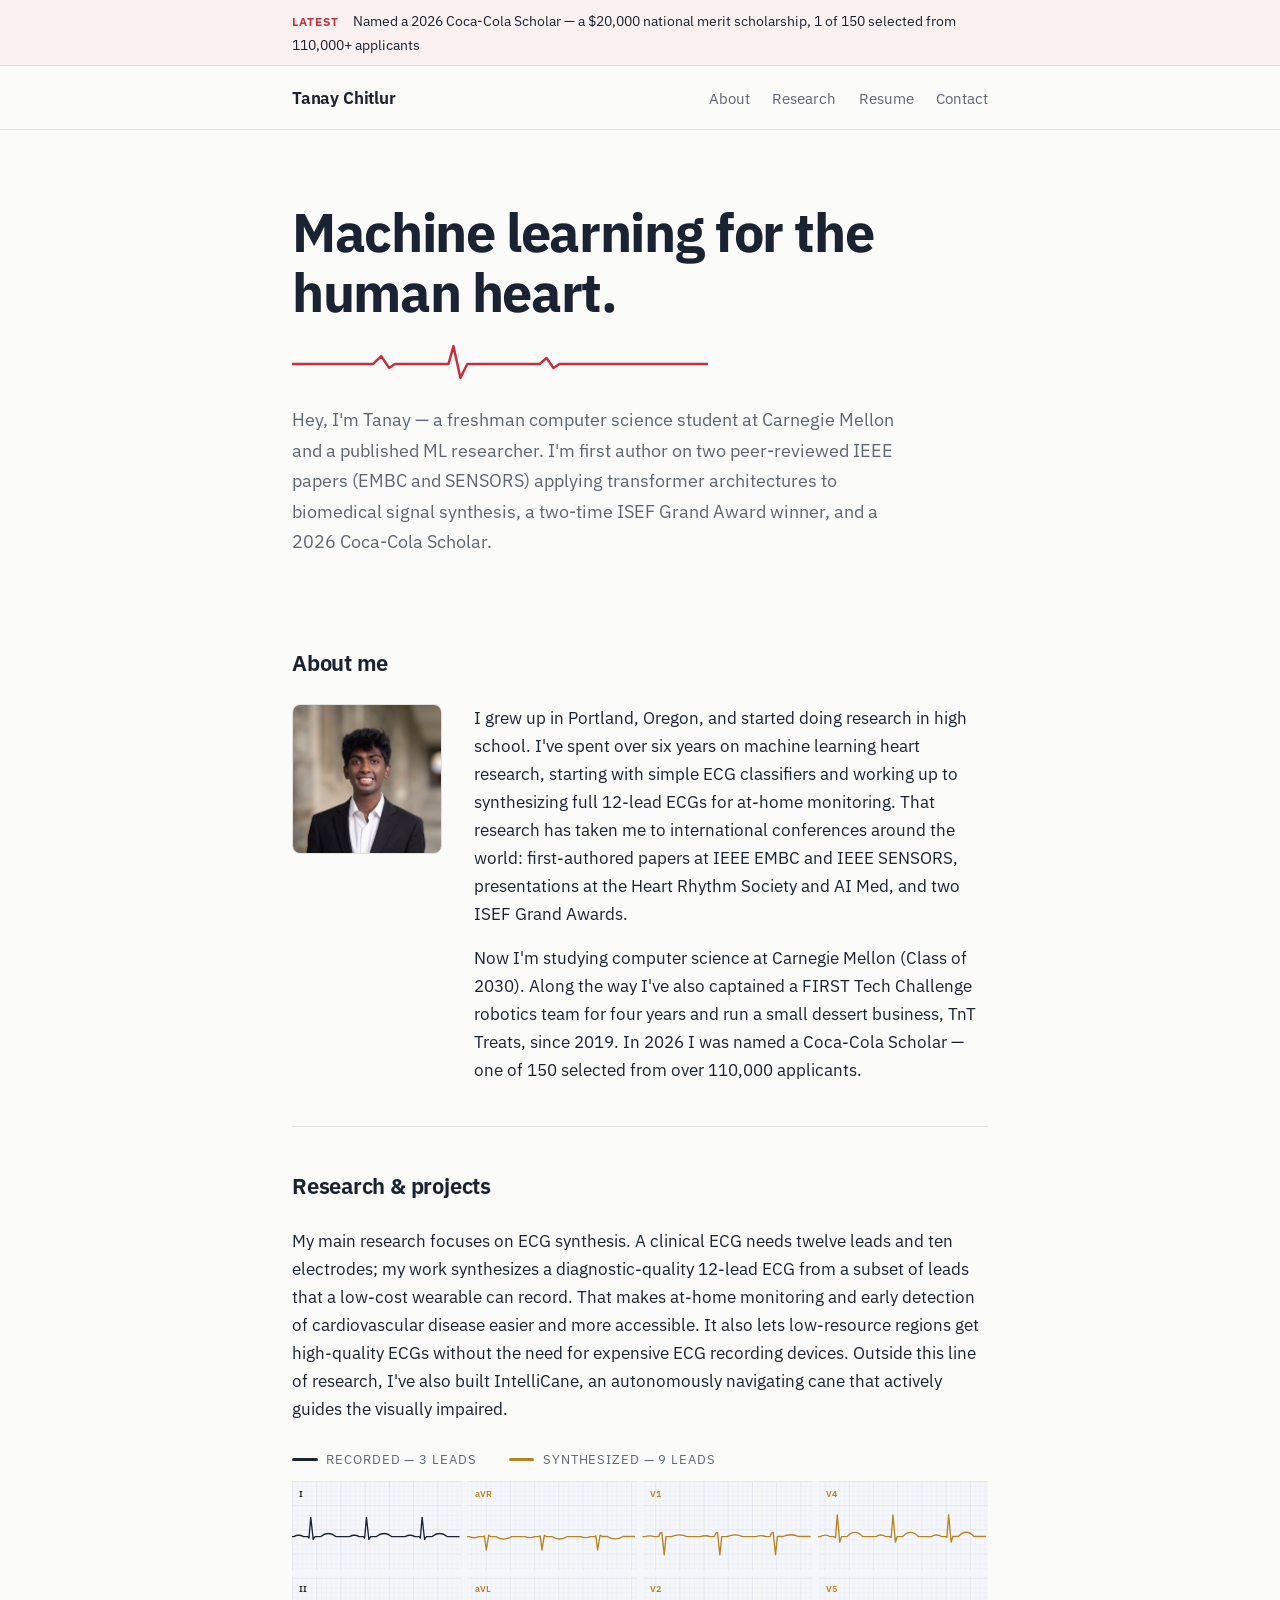
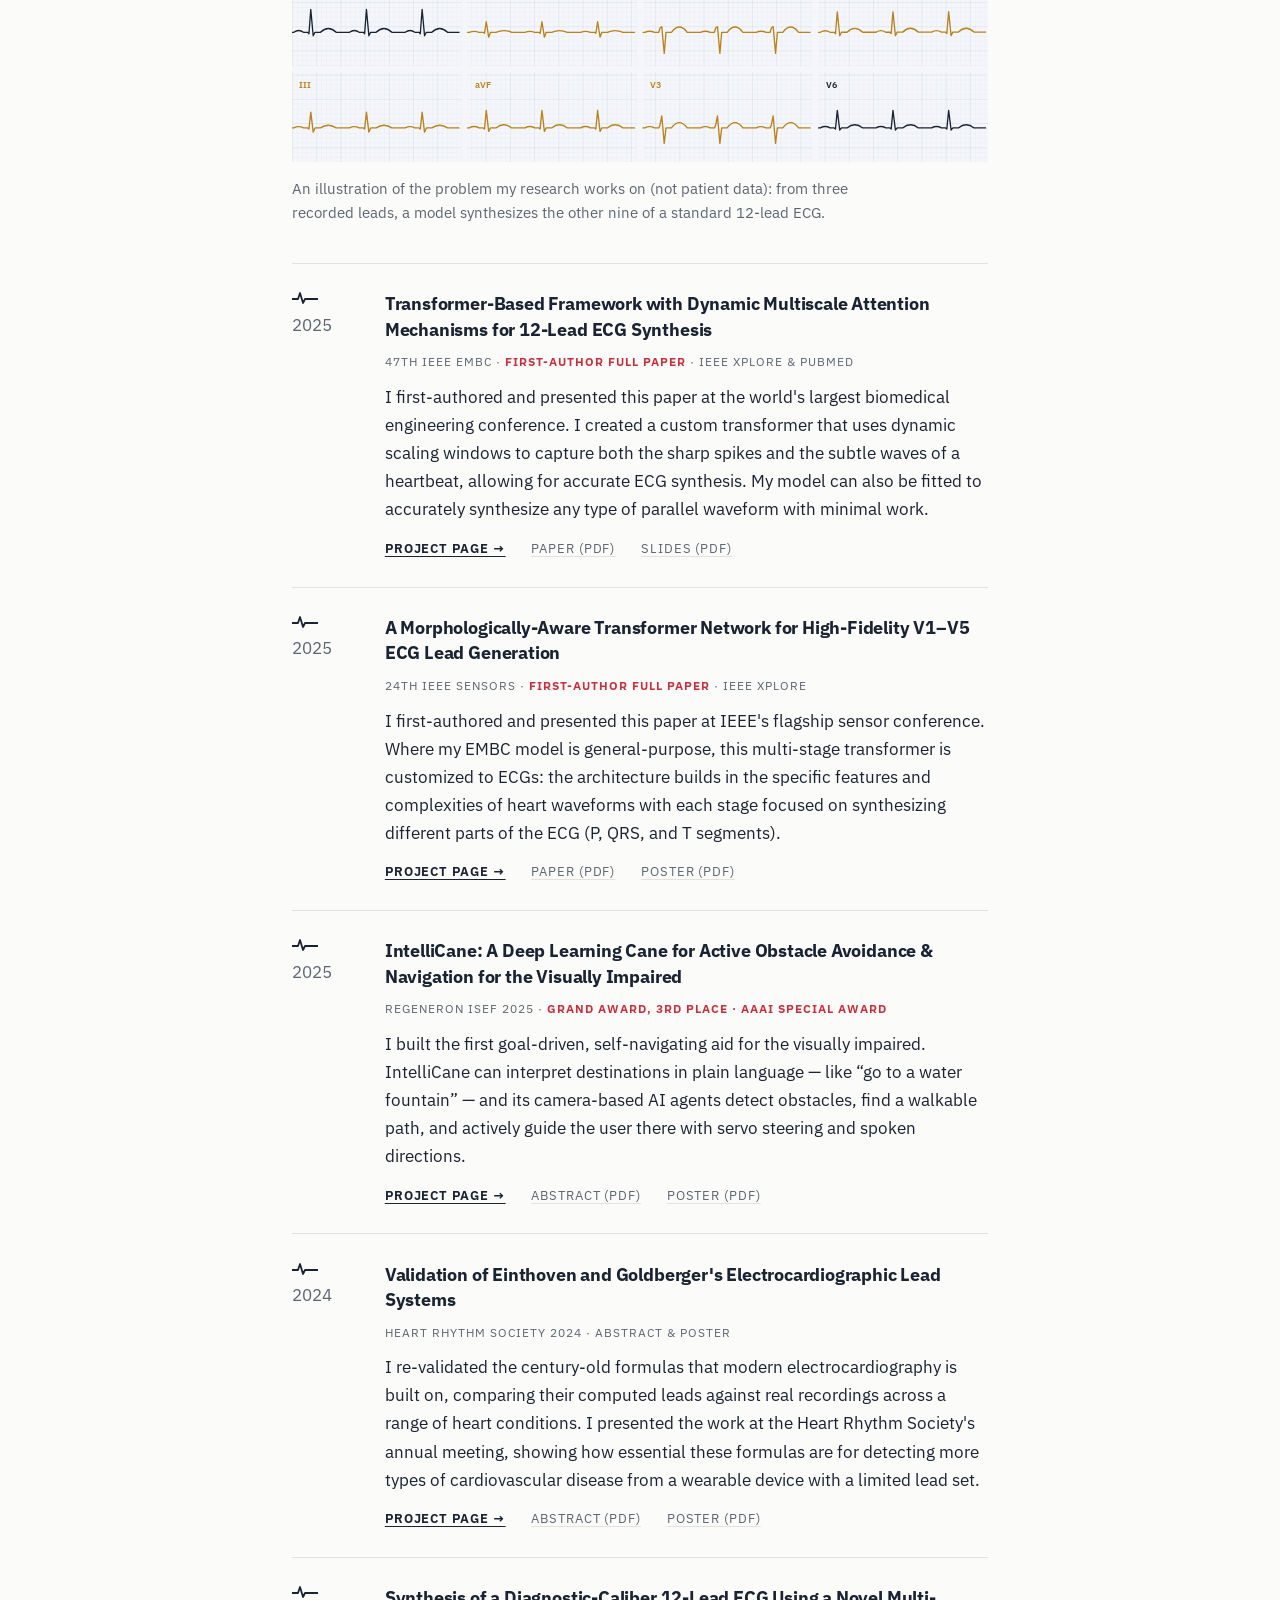
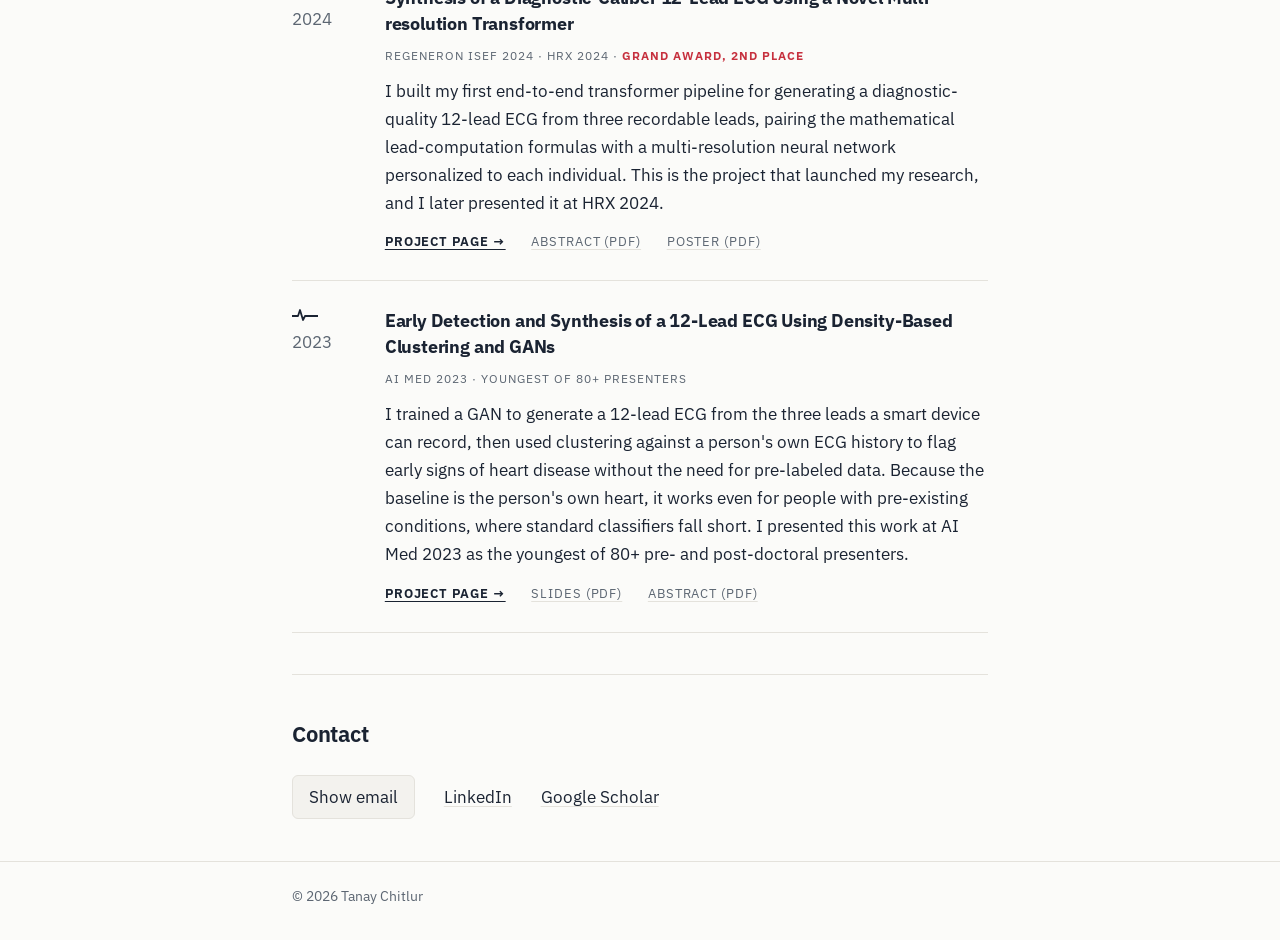
==== index.html @ 84c5e886 "Update index.html" ====
<!DOCTYPE html>
<html lang="en">
<head>
<meta charset="utf-8">
<meta name="viewport" content="width=device-width, initial-scale=1">
<title>Tanay Chitlur — ML researcher & CS student</title>
<meta name="description" content="Tanay Chitlur is a Carnegie Mellon computer science student and published machine learning researcher working on transformer architectures for biomedical signal synthesis.">
<link rel="icon" type="image/png" sizes="192x192" href="images/favicon-192.png">
<link rel="icon" href="favicon.ico" sizes="48x48">
<link rel="apple-touch-icon" href="images/apple-touch-icon.png">
<link rel="preconnect" href="https://fonts.googleapis.com">
<link rel="preconnect" href="https://fonts.gstatic.com" crossorigin>
<link href="https://fonts.googleapis.com/css2?family=IBM+Plex+Sans:wght@400;600;650;700&display=swap" rel="stylesheet">
<link rel="stylesheet" href="css/style.css">
</head>
<body>

<div class="update-bar">
  <div class="wrap"><span class="update-label">Latest</span> Named a 2026 Coca-Cola Scholar &mdash; a $20,000 national merit scholarship, 1 of 150 selected from 110,000+ applicants</div>
</div>

<header class="site">
  <div class="wrap">
    <a class="wordmark" href="index.html">Tanay Chitlur</a>
    <nav class="main">
      <a href="#about">About</a>
      <a href="#research">Research</a>
      <a href="files/tanay-chitlur-resume.pdf">Resume</a>
      <a href="#contact">Contact</a>
    </nav>
  </div>
</header>

<main class="wrap">

  <div class="hero">
    <h1>Machine learning for the human heart.</h1>
    <svg class="trace" viewBox="0 0 420 44" aria-hidden="true">
      <path d="M0 26 H70 L82 26 L90 18 L98 30 L104 26 H150 L158 26 L163 8 L170 40 L177 26 H240 L250 26 L257 20 L264 30 L270 26 H420"/>
    </svg>
    <p class="lede">Hey, I'm Tanay — a freshman computer science student at Carnegie Mellon and a published ML researcher. I'm first author on two peer-reviewed IEEE papers (EMBC and SENSORS) applying transformer architectures to biomedical signal synthesis, a two-time ISEF Grand Award winner, and a 2026 Coca-Cola Scholar.</p>
  </div>

  <section id="about">
    <h2>About me</h2>
    <div class="about-grid">
      <img src="images/profile.jpg" alt="Portrait of Tanay Chitlur">
      <div>
        <p>I grew up in Portland, Oregon, and started doing research in high school. I've spent over six years on machine learning heart research, starting with simple ECG classifiers and working up to synthesizing full 12-lead ECGs for at-home monitoring. That research has taken me to international conferences around the world: first-authored papers at IEEE EMBC and IEEE SENSORS, presentations at the Heart Rhythm Society and AI Med, and two ISEF Grand Awards.</p>
        <p>Now I'm studying computer science at Carnegie Mellon (Class of 2030). Along the way I've also captained a FIRST Tech Challenge robotics team for four years and run a small dessert business, TnT Treats, since 2019. In 2026 I was named a Coca-Cola Scholar &mdash; one of 150 selected from over 110,000 applicants.</p>
      </div>
    </div>
  </section>

  <section id="research">
    <h2>Research &amp; projects</h2>
    <p>My main research focuses on ECG synthesis. A clinical ECG needs twelve leads and ten electrodes; my work synthesizes a diagnostic-quality 12-lead ECG from a subset of leads that a low-cost wearable can record. That makes at-home monitoring and early detection of cardiovascular disease easier and more accessible. It also lets low-resource regions get high-quality ECGs without the need for expensive ECG recording devices. Outside this line of research, I've also built IntelliCane, an autonomously navigating cane that actively guides the visually impaired.</p>

    <figure class="ecg-figure">
      <div class="ecg-legend">
        <span><span class="swatch navy"></span>Recorded — 3 leads</span>
        <span><span class="swatch amber"></span>Synthesized — 9 leads</span>
      </div>
      <svg viewBox="0 0 1150 464" xmlns="http://www.w3.org/2000/svg" role="img" aria-label="A 12-lead ECG layout: leads I, II, and V6 are recorded; the other nine leads are synthesized by a model." style="width:100%;height:auto;display:block"><defs><pattern id="gsm" width="8" height="8" patternUnits="userSpaceOnUse"><path d="M 8 0 L 0 0 0 8" fill="none" stroke="#dde2ec" stroke-width="0.6"/></pattern><pattern id="gbg" width="40" height="40" patternUnits="userSpaceOnUse"><path d="M 40 0 L 0 0 0 40" fill="none" stroke="#c9d1e0" stroke-width="0.9"/></pattern></defs><rect width="1150" height="464" fill="#f4f6fa"/><rect x="0" y="0" width="280" height="148" fill="url(#gsm)"/><rect x="0" y="0" width="280" height="148" fill="url(#gbg)"/><text x="12" y="26" font-size="15" font-weight="600" fill="#1a2332">I</text><path d="M 0 92 l 3 0 q 8 -4.6 16 0 l 7 0 l 2 2.3 l 3 -34.2 l 4 36.5 l 3 -4.6 l 9 0 q 13 -10.4 26 0 l 19 0 l 3 0 q 8 -4.6 16 0 l 7 0 l 2 2.3 l 3 -34.2 l 4 36.5 l 3 -4.6 l 9 0 q 13 -10.4 26 0 l 19 0 l 3 0 q 8 -4.6 16 0 l 7 0 l 2 2.3 l 3 -34.2 l 4 36.5 l 3 -4.6 l 9 0 q 13 -10.4 26 0 l 19 0" fill="none" stroke="#1a2332" stroke-width="2.2" stroke-linecap="round" stroke-linejoin="round"/><rect x="290" y="0" width="280" height="148" fill="url(#gsm)"/><rect x="290" y="0" width="280" height="148" fill="url(#gbg)"/><text x="302" y="26" font-size="15" font-weight="600" fill="#b9821d">aVR</text><path d="M 290 92 l 3 0 q 8 3.5 16 0 l 7 0 l 2 -1.2 l 3 23.2 l 4 -24.4 l 3 2.3 l 9 0 q 13 8.1 26 0 l 19 0 l 3 0 q 8 3.5 16 0 l 7 0 l 2 -1.2 l 3 23.2 l 4 -24.4 l 3 2.3 l 9 0 q 13 8.1 26 0 l 19 0 l 3 0 q 8 3.5 16 0 l 7 0 l 2 -1.2 l 3 23.2 l 4 -24.4 l 3 2.3 l 9 0 q 13 8.1 26 0 l 19 0" fill="none" stroke="#b9821d" stroke-width="2.2" stroke-linecap="round" stroke-linejoin="round"/><rect x="580" y="0" width="280" height="148" fill="url(#gsm)"/><rect x="580" y="0" width="280" height="148" fill="url(#gbg)"/><text x="592" y="26" font-size="15" font-weight="600" fill="#b9821d">V1</text><path d="M 580 92 l 3 0 q 8 -2.9 16 0 l 7 0 l 2 -5.8 l 3 -1.2 l 4 37.1 l 3 -30.2 l 9 0 q 13 -5.8 26 0 l 19 0 l 3 0 q 8 -2.9 16 0 l 7 0 l 2 -5.8 l 3 -1.2 l 4 37.1 l 3 -30.2 l 9 0 q 13 -5.8 26 0 l 19 0 l 3 0 q 8 -2.9 16 0 l 7 0 l 2 -5.8 l 3 -1.2 l 4 37.1 l 3 -30.2 l 9 0 q 13 -5.8 26 0 l 19 0" fill="none" stroke="#b9821d" stroke-width="2.2" stroke-linecap="round" stroke-linejoin="round"/><rect x="870" y="0" width="280" height="148" fill="url(#gsm)"/><rect x="870" y="0" width="280" height="148" fill="url(#gbg)"/><text x="882" y="26" font-size="15" font-weight="600" fill="#b9821d">V4</text><path d="M 870 92 l 3 0 q 8 -5.2 16 0 l 7 0 l 2 1.7 l 3 -37.7 l 4 45.2 l 3 -9.3 l 9 0 q 13 -13.9 26 0 l 19 0 l 3 0 q 8 -5.2 16 0 l 7 0 l 2 1.7 l 3 -37.7 l 4 45.2 l 3 -9.3 l 9 0 q 13 -13.9 26 0 l 19 0 l 3 0 q 8 -5.2 16 0 l 7 0 l 2 1.7 l 3 -37.7 l 4 45.2 l 3 -9.3 l 9 0 q 13 -13.9 26 0 l 19 0" fill="none" stroke="#b9821d" stroke-width="2.2" stroke-linecap="round" stroke-linejoin="round"/><rect x="0" y="158" width="280" height="148" fill="url(#gsm)"/><rect x="0" y="158" width="280" height="148" fill="url(#gbg)"/><text x="12" y="184" font-size="15" font-weight="600" fill="#1a2332">II</text><path d="M 0 250 l 3 0 q 8 -5.8 16 0 l 7 0 l 2 2.3 l 3 -40.0 l 4 43.5 l 3 -5.8 l 9 0 q 13 -12.8 26 0 l 19 0 l 3 0 q 8 -5.8 16 0 l 7 0 l 2 2.3 l 3 -40.0 l 4 43.5 l 3 -5.8 l 9 0 q 13 -12.8 26 0 l 19 0 l 3 0 q 8 -5.8 16 0 l 7 0 l 2 2.3 l 3 -40.0 l 4 43.5 l 3 -5.8 l 9 0 q 13 -12.8 26 0 l 19 0" fill="none" stroke="#1a2332" stroke-width="2.2" stroke-linecap="round" stroke-linejoin="round"/><rect x="290" y="158" width="280" height="148" fill="url(#gsm)"/><rect x="290" y="158" width="280" height="148" fill="url(#gbg)"/><text x="302" y="184" font-size="15" font-weight="600" fill="#b9821d">aVL</text><path d="M 290 250 l 3 0 q 8 -2.9 16 0 l 7 0 l 2 1.7 l 3 -19.1 l 4 25.5 l 3 -8.1 l 9 0 q 13 -5.8 26 0 l 19 0 l 3 0 q 8 -2.9 16 0 l 7 0 l 2 1.7 l 3 -19.1 l 4 25.5 l 3 -8.1 l 9 0 q 13 -5.8 26 0 l 19 0 l 3 0 q 8 -2.9 16 0 l 7 0 l 2 1.7 l 3 -19.1 l 4 25.5 l 3 -8.1 l 9 0 q 13 -5.8 26 0 l 19 0" fill="none" stroke="#b9821d" stroke-width="2.2" stroke-linecap="round" stroke-linejoin="round"/><rect x="580" y="158" width="280" height="148" fill="url(#gsm)"/><rect x="580" y="158" width="280" height="148" fill="url(#gbg)"/><text x="592" y="184" font-size="15" font-weight="600" fill="#b9821d">V2</text><path d="M 580 250 l 3 0 q 8 -3.5 16 0 l 7 0 l 2 -7.0 l 3 -2.3 l 4 44.1 l 3 -34.8 l 9 0 q 13 -17.4 26 0 l 19 0 l 3 0 q 8 -3.5 16 0 l 7 0 l 2 -7.0 l 3 -2.3 l 4 44.1 l 3 -34.8 l 9 0 q 13 -17.4 26 0 l 19 0 l 3 0 q 8 -3.5 16 0 l 7 0 l 2 -7.0 l 3 -2.3 l 4 44.1 l 3 -34.8 l 9 0 q 13 -17.4 26 0 l 19 0" fill="none" stroke="#b9821d" stroke-width="2.2" stroke-linecap="round" stroke-linejoin="round"/><rect x="870" y="158" width="280" height="148" fill="url(#gsm)"/><rect x="870" y="158" width="280" height="148" fill="url(#gbg)"/><text x="882" y="184" font-size="15" font-weight="600" fill="#b9821d">V5</text><path d="M 870 250 l 3 0 q 8 -5.2 16 0 l 7 0 l 2 2.3 l 3 -36.0 l 4 39.4 l 3 -5.8 l 9 0 q 13 -12.8 26 0 l 19 0 l 3 0 q 8 -5.2 16 0 l 7 0 l 2 2.3 l 3 -36.0 l 4 39.4 l 3 -5.8 l 9 0 q 13 -12.8 26 0 l 19 0 l 3 0 q 8 -5.2 16 0 l 7 0 l 2 2.3 l 3 -36.0 l 4 39.4 l 3 -5.8 l 9 0 q 13 -12.8 26 0 l 19 0" fill="none" stroke="#b9821d" stroke-width="2.2" stroke-linecap="round" stroke-linejoin="round"/><rect x="0" y="316" width="280" height="148" fill="url(#gsm)"/><rect x="0" y="316" width="280" height="148" fill="url(#gbg)"/><text x="12" y="342" font-size="15" font-weight="600" fill="#b9821d">III</text><path d="M 0 408 l 3 0 q 8 -4.1 16 0 l 7 0 l 2 1.7 l 3 -27.8 l 4 33.1 l 3 -7.0 l 9 0 q 13 -8.7 26 0 l 19 0 l 3 0 q 8 -4.1 16 0 l 7 0 l 2 1.7 l 3 -27.8 l 4 33.1 l 3 -7.0 l 9 0 q 13 -8.7 26 0 l 19 0 l 3 0 q 8 -4.1 16 0 l 7 0 l 2 1.7 l 3 -27.8 l 4 33.1 l 3 -7.0 l 9 0 q 13 -8.7 26 0 l 19 0" fill="none" stroke="#b9821d" stroke-width="2.2" stroke-linecap="round" stroke-linejoin="round"/><rect x="290" y="316" width="280" height="148" fill="url(#gsm)"/><rect x="290" y="316" width="280" height="148" fill="url(#gbg)"/><text x="302" y="342" font-size="15" font-weight="600" fill="#b9821d">aVF</text><path d="M 290 408 l 3 0 q 8 -4.6 16 0 l 7 0 l 2 1.7 l 3 -30.7 l 4 34.8 l 3 -5.8 l 9 0 q 13 -10.4 26 0 l 19 0 l 3 0 q 8 -4.6 16 0 l 7 0 l 2 1.7 l 3 -30.7 l 4 34.8 l 3 -5.8 l 9 0 q 13 -10.4 26 0 l 19 0 l 3 0 q 8 -4.6 16 0 l 7 0 l 2 1.7 l 3 -30.7 l 4 34.8 l 3 -5.8 l 9 0 q 13 -10.4 26 0 l 19 0" fill="none" stroke="#b9821d" stroke-width="2.2" stroke-linecap="round" stroke-linejoin="round"/><rect x="580" y="316" width="280" height="148" fill="url(#gsm)"/><rect x="580" y="316" width="280" height="148" fill="url(#gbg)"/><text x="592" y="342" font-size="15" font-weight="600" fill="#b9821d">V3</text><path d="M 580 408 l 3 0 q 8 -4.1 16 0 l 7 0 l 2 -4.6 l 3 -15.1 l 4 45.2 l 3 -25.5 l 9 0 q 13 -17.4 26 0 l 19 0 l 3 0 q 8 -4.1 16 0 l 7 0 l 2 -4.6 l 3 -15.1 l 4 45.2 l 3 -25.5 l 9 0 q 13 -17.4 26 0 l 19 0 l 3 0 q 8 -4.1 16 0 l 7 0 l 2 -4.6 l 3 -15.1 l 4 45.2 l 3 -25.5 l 9 0 q 13 -17.4 26 0 l 19 0" fill="none" stroke="#b9821d" stroke-width="2.2" stroke-linecap="round" stroke-linejoin="round"/><rect x="870" y="316" width="280" height="148" fill="url(#gsm)"/><rect x="870" y="316" width="280" height="148" fill="url(#gbg)"/><text x="882" y="342" font-size="15" font-weight="600" fill="#1a2332">V6</text><path d="M 870 408 l 3 0 q 8 -4.6 16 0 l 7 0 l 2 1.7 l 3 -30.7 l 4 32.5 l 3 -3.5 l 9 0 q 13 -10.4 26 0 l 19 0 l 3 0 q 8 -4.6 16 0 l 7 0 l 2 1.7 l 3 -30.7 l 4 32.5 l 3 -3.5 l 9 0 q 13 -10.4 26 0 l 19 0 l 3 0 q 8 -4.6 16 0 l 7 0 l 2 1.7 l 3 -30.7 l 4 32.5 l 3 -3.5 l 9 0 q 13 -10.4 26 0 l 19 0" fill="none" stroke="#1a2332" stroke-width="2.2" stroke-linecap="round" stroke-linejoin="round"/></svg>
      <figcaption>An illustration of the problem my research works on (not patient data): from three recorded leads, a model synthesizes the other nine of a standard 12-lead ECG.</figcaption>
    </figure>

    <ol class="pubs">

      <li>
        <div class="pub-year">
          <svg class="pub-mark" viewBox="0 0 26 14" aria-hidden="true"><path d="M0 8 h6 l2 -6 3 10 2 -4 h13"/></svg>
          <span>2025</span>
        </div>
        <div>
          <a class="pub-title" href="projects/embc-2025.html">Transformer-Based Framework with Dynamic Multiscale Attention Mechanisms for 12-Lead ECG Synthesis</a>
          <div class="pub-eyebrow">47th IEEE EMBC · <span class="award-inline">First-author full paper</span> · IEEE Xplore &amp; PubMed</div>
          <p class="pub-summary">I first-authored and presented this paper at the world's largest biomedical engineering conference. I created a custom transformer that uses dynamic scaling windows to capture both the sharp spikes and the subtle waves of a heartbeat, allowing for accurate ECG synthesis. My model can also be fitted to accurately synthesize any type of parallel waveform with minimal work.</p>
          <div class="pub-links">
            <a class="primary" href="projects/embc-2025.html">Project page &#8594;</a>
            <a href="files/embc-2025-paper.pdf" target="_blank" rel="noopener">Paper (PDF)</a>
            <a href="files/embc-2025-presentation.pdf" target="_blank" rel="noopener">Slides (PDF)</a>
          </div>
        </div>
      </li>

      <li>
        <div class="pub-year">
          <svg class="pub-mark" viewBox="0 0 26 14" aria-hidden="true"><path d="M0 8 h6 l2 -6 3 10 2 -4 h13"/></svg>
          <span>2025</span>
        </div>
        <div>
          <a class="pub-title" href="projects/sensors-2025.html">A Morphologically-Aware Transformer Network for High-Fidelity V1&ndash;V5 ECG Lead Generation</a>
          <div class="pub-eyebrow">24th IEEE Sensors · <span class="award-inline">First-author full paper</span> · IEEE Xplore</div>
          <p class="pub-summary">I first-authored and presented this paper at IEEE's flagship sensor conference. Where my EMBC model is general-purpose, this multi-stage transformer is customized to ECGs: the architecture builds in the specific features and complexities of heart waveforms with each stage focused on synthesizing different parts of the ECG (P, QRS, and T segments).</p>
          <div class="pub-links">
            <a class="primary" href="projects/sensors-2025.html">Project page &#8594;</a>
            <a href="files/sensors-2025-paper.pdf" target="_blank" rel="noopener">Paper (PDF)</a>
            <a href="files/sensors-2025-poster.pdf" target="_blank" rel="noopener">Poster (PDF)</a>
          </div>
        </div>
      </li>

      <li>
        <div class="pub-year">
          <svg class="pub-mark" viewBox="0 0 26 14" aria-hidden="true"><path d="M0 8 h6 l2 -6 3 10 2 -4 h13"/></svg>
          <span>2025</span>
        </div>
        <div>
          <a class="pub-title" href="projects/isef-2025.html">IntelliCane: A Deep Learning Cane for Active Obstacle Avoidance &amp; Navigation for the Visually Impaired</a>
          <div class="pub-eyebrow">Regeneron ISEF 2025 · <span class="award-inline">Grand Award, 3rd place · AAAI Special Award</span></div>
          <p class="pub-summary">I built the first goal-driven, self-navigating aid for the visually impaired. IntelliCane can interpret destinations in plain language &mdash; like &ldquo;go to a water fountain&rdquo; &mdash; and its camera-based AI agents detect obstacles, find a walkable path, and actively guide the user there with servo steering and spoken directions.</p>
          <div class="pub-links">
            <a class="primary" href="projects/isef-2025.html">Project page &#8594;</a>
            <a href="files/isef-2025-abstract.pdf" target="_blank" rel="noopener">Abstract (PDF)</a>
            <a href="files/isef-2025-poster.pdf" target="_blank" rel="noopener">Poster (PDF)</a>
          </div>
        </div>
      </li>

      <li>
        <div class="pub-year">
          <svg class="pub-mark" viewBox="0 0 26 14" aria-hidden="true"><path d="M0 8 h6 l2 -6 3 10 2 -4 h13"/></svg>
          <span>2024</span>
        </div>
        <div>
          <a class="pub-title" href="projects/hrs-2024.html">Validation of Einthoven and Goldberger's Electrocardiographic Lead Systems</a>
          <div class="pub-eyebrow">Heart Rhythm Society 2024 · Abstract &amp; poster</div>
          <p class="pub-summary">I re-validated the century-old formulas that modern electrocardiography is built on, comparing their computed leads against real recordings across a range of heart conditions. I presented the work at the Heart Rhythm Society's annual meeting, showing how essential these formulas are for detecting more types of cardiovascular disease from a wearable device with a limited lead set.</p>
          <div class="pub-links">
            <a class="primary" href="projects/hrs-2024.html">Project page &#8594;</a>
            <a href="files/hrs-2024-abstract.pdf" target="_blank" rel="noopener">Abstract (PDF)</a>
            <a href="files/hrs-2024-poster.pdf" target="_blank" rel="noopener">Poster (PDF)</a>
          </div>
        </div>
      </li>

      <li>
        <div class="pub-year">
          <svg class="pub-mark" viewBox="0 0 26 14" aria-hidden="true"><path d="M0 8 h6 l2 -6 3 10 2 -4 h13"/></svg>
          <span>2024</span>
        </div>
        <div>
          <a class="pub-title" href="projects/isef-2024.html">Synthesis of a Diagnostic-Caliber 12-Lead ECG Using a Novel Multi-resolution Transformer</a>
          <div class="pub-eyebrow">Regeneron ISEF 2024 · HRX 2024 · <span class="award-inline">Grand Award, 2nd place</span></div>
          <p class="pub-summary">I built my first end-to-end transformer pipeline for generating a diagnostic-quality 12-lead ECG from three recordable leads, pairing the mathematical lead-computation formulas with a multi-resolution neural network personalized to each individual. This is the project that launched my research, and I later presented it at HRX 2024.</p>
          <div class="pub-links">
            <a class="primary" href="projects/isef-2024.html">Project page &#8594;</a>
            <a href="files/isef-2024-abstract.pdf" target="_blank" rel="noopener">Abstract (PDF)</a>
            <a href="files/isef-2024-poster.pdf" target="_blank" rel="noopener">Poster (PDF)</a>
          </div>
        </div>
      </li>

      <li>
        <div class="pub-year">
          <svg class="pub-mark" viewBox="0 0 26 14" aria-hidden="true"><path d="M0 8 h6 l2 -6 3 10 2 -4 h13"/></svg>
          <span>2023</span>
        </div>
        <div>
          <a class="pub-title" href="projects/ai-med-2023.html">Early Detection and Synthesis of a 12-Lead ECG Using Density-Based Clustering and GANs</a>
          <div class="pub-eyebrow">AI Med 2023 · Youngest of 80+ presenters</div>
          <p class="pub-summary">I trained a GAN to generate a 12-lead ECG from the three leads a smart device can record, then used clustering against a person's own ECG history to flag early signs of heart disease without the need for pre-labeled data. Because the baseline is the person's own heart, it works even for people with pre-existing conditions, where standard classifiers fall short. I presented this work at AI Med 2023 as the youngest of 80+ pre- and post-doctoral presenters.</p>
          <div class="pub-links">
            <a class="primary" href="projects/ai-med-2023.html">Project page &#8594;</a>
            <a href="files/ai-med-2023-presentation.pdf" target="_blank" rel="noopener">Slides (PDF)</a>
            <a href="files/ai-med-2023-abstract.pdf" target="_blank" rel="noopener">Abstract (PDF)</a>
          </div>
        </div>
      </li>

    </ol>
  </section>

  <section id="contact">
    <h2>Contact</h2>
    <div class="contact-links">
      <button class="reveal" id="email-btn" type="button">Show email</button>
      <a href="https://www.linkedin.com/in/tanay-chitlur" target="_blank" rel="noopener">LinkedIn</a>
      <a href="https://scholar.google.com/citations?user=zGaX3HcAAAAJ" target="_blank" rel="noopener">Google Scholar</a>
    </div>
  </section>

</main>

<footer class="site">
  <div class="wrap">© 2026 Tanay Chitlur</div>
</footer>

<script>
document.getElementById('email-btn').addEventListener('click', function () {
  var at = '\u0040';
  var addrs = [
    ['tanay', 'chitlur'].join('.') + at + ['gmail', 'com'].join('.'),
    'tchitlur' + at + ['andrew', 'cmu', 'edu'].join('.')
  ];
  var span = document.createElement('span');
  span.className = 'contact-links';
  addrs.forEach(function (addr) {
    var a = document.createElement('a');
    a.href = 'mailto:' + addr;
    a.textContent = addr;
    span.appendChild(a);
  });
  this.replaceWith(span);
}, { once: true });
</script>

</body>
</html>
---- css/style.css ----
/* Tanay Chitlur — portfolio
   Palette: paper white / ink navy / ECG crimson */

:root {
  --paper: #fbfbf9;
  --ink: #1a2332;
  --muted: #5c6672;
  --crimson: #c6303e;
  --hairline: #e4e2dc;
  --wash: #f3f2ee;
  --maxw: 46rem;
}

* { box-sizing: border-box; }

html { scroll-behavior: smooth; }

body {
  margin: 0;
  background: var(--paper);
  color: var(--ink);
  font-family: "IBM Plex Sans", -apple-system, "Segoe UI", Helvetica, Arial, sans-serif;
  font-size: 1.0625rem;
  line-height: 1.65;
  -webkit-font-smoothing: antialiased;
}

a { color: var(--ink); text-decoration-color: var(--hairline); text-underline-offset: 3px; }
a:hover { color: var(--crimson); text-decoration-color: var(--crimson); }
a:focus-visible, button:focus-visible {
  outline: 2px solid var(--crimson);
  outline-offset: 3px;
  border-radius: 2px;
}

.wrap { max-width: var(--maxw); margin: 0 auto; padding: 0 1.25rem; }

/* Nav */
header.site {
  border-bottom: 1px solid var(--hairline);
}
header.site .wrap {
  display: flex;
  align-items: baseline;
  justify-content: space-between;
  gap: 1rem;
  padding-top: 1.1rem;
  padding-bottom: 1.1rem;
}
.wordmark {
  font-weight: 650;
  letter-spacing: -0.01em;
  text-decoration: none;
}
nav.main { display: flex; gap: 1.4rem; flex-wrap: wrap; }
nav.main a { text-decoration: none; color: var(--muted); font-size: 0.95rem; }
nav.main a:hover { color: var(--crimson); }

/* Hero */
.hero { padding: 4.5rem 0 3rem; }
.hero h1 {
  font-size: clamp(2.4rem, 6vw, 3.4rem);
  font-weight: 700;
  letter-spacing: -0.025em;
  line-height: 1.1;
  margin: 0 0 0.4rem;
}
.hero p.lede {
  font-size: 1.15rem;
  color: var(--muted);
  max-width: 38rem;
  margin: 1.4rem 0 0;
}
.trace { display: block; margin-top: 1rem; width: min(26rem, 100%); height: 44px; }
.trace path {
  fill: none;
  stroke: var(--crimson);
  stroke-width: 2.5;
  stroke-linecap: round;
  stroke-linejoin: round;
}
@media (prefers-reduced-motion: no-preference) {
  .trace path {
    stroke-dasharray: 620;
    stroke-dashoffset: 620;
    animation: draw 1.6s ease-out 0.2s forwards;
  }
  @keyframes draw { to { stroke-dashoffset: 0; } }
}

/* Sections */
section { padding: 2.6rem 0; }
section + section { border-top: 1px solid var(--hairline); }
h2 {
  font-size: 1.35rem;
  font-weight: 650;
  letter-spacing: -0.01em;
  margin: 0 0 1.4rem;
}

/* About */
.about-grid {
  display: grid;
  grid-template-columns: 150px 1fr;
  gap: 2rem;
  align-items: start;
}
.about-grid img {
  width: 150px;
  height: 150px;
  object-fit: cover;
  border-radius: 8px;
  border: 1px solid var(--hairline);
}
.about-grid p { margin: 0 0 1rem; }
.about-grid p:last-child { margin-bottom: 0; }
@media (max-width: 560px) {
  .about-grid { grid-template-columns: 1fr; }
}

/* Research list */
ol.pubs { list-style: none; margin: 0; padding: 0; }
ol.pubs li {
  display: grid;
  grid-template-columns: 4.2rem 1fr;
  gap: 1.2rem;
  padding: 1.15rem 0;
  border-bottom: 1px solid var(--hairline);
}
ol.pubs li:first-child { border-top: 1px solid var(--hairline); }
.pub-year { color: var(--muted); font-variant-numeric: tabular-nums; }
.pub-title {
  font-weight: 600;
  text-decoration: none;
  display: inline-block;
  line-height: 1.4;
}
.pub-venue { color: var(--muted); font-size: 0.95rem; margin-top: 0.2rem; }
.award {
  display: inline-block;
  margin-top: 0.45rem;
  font-size: 0.85rem;
  color: var(--crimson);
  border: 1px solid currentColor;
  border-radius: 999px;
  padding: 0.05rem 0.6rem;
}

/* Contact */
.contact-links { display: flex; flex-wrap: wrap; gap: 0.8rem 1.8rem; align-items: center; }
button.reveal {
  font: inherit;
  color: var(--ink);
  background: var(--wash);
  border: 1px solid var(--hairline);
  border-radius: 6px;
  padding: 0.45rem 1rem;
  cursor: pointer;
}
button.reveal:hover { border-color: var(--crimson); color: var(--crimson); }

/* Project pages */
.project-head { padding: 3.2rem 0 0.6rem; }
.crumb { font-size: 0.92rem; color: var(--muted); text-decoration: none; }
.crumb:hover { color: var(--crimson); }
.project-head h1 {
  font-size: clamp(1.7rem, 4.5vw, 2.3rem);
  font-weight: 700;
  letter-spacing: -0.02em;
  line-height: 1.2;
  margin: 0.9rem 0 0.5rem;
}
.project-meta { color: var(--muted); margin: 0; }
.project-body { padding: 1.6rem 0 3rem; }
.project-body p { max-width: 40rem; }

.doc-list { list-style: none; margin: 2rem 0 0; padding: 0; display: grid; gap: 0.7rem; }
.doc-list a {
  display: flex;
  align-items: baseline;
  gap: 0.7rem;
  padding: 0.85rem 1.1rem;
  background: var(--wash);
  border: 1px solid var(--hairline);
  border-radius: 8px;
  text-decoration: none;
}
.doc-list a:hover { border-color: var(--crimson); }
.doc-kind { font-size: 0.85rem; color: var(--crimson); min-width: 5.5rem; }
.ext-links { margin-top: 1.6rem; font-size: 0.95rem; }
.ext-links a { margin-right: 1.6rem; }

/* Footer */
footer.site {
  border-top: 1px solid var(--hairline);
  color: var(--muted);
  font-size: 0.9rem;
}
footer.site .wrap { padding-top: 1.4rem; padding-bottom: 2rem; }

/* --- v2: research figure --- */
.ecg-figure { margin: 1.6rem 0 2.4rem; }
.ecg-legend {
  display: flex; flex-wrap: wrap; gap: 0.5rem 2rem;
  font-size: 0.8rem; letter-spacing: 0.07em; text-transform: uppercase;
  color: var(--muted); margin-bottom: 0.7rem;
}
.ecg-legend span { display: inline-flex; align-items: center; gap: 0.55rem; }
.swatch { display: inline-block; width: 1.6rem; height: 3px; border-radius: 2px; }
.swatch.navy { background: var(--ink); }
.swatch.amber { background: #b9821d; }
.ecg-figure figcaption {
  margin-top: 0.9rem; color: var(--muted); font-size: 0.95rem;
  max-width: 38rem; line-height: 1.6;
}

/* --- v2: richer research entries --- */
ol.pubs li { grid-template-columns: 4.6rem 1fr; padding: 1.7rem 0; }
.pub-year { display: flex; flex-direction: column; gap: 0.35rem; }
.pub-mark { width: 26px; height: 14px; }
.pub-mark path {
  fill: none; stroke: var(--ink); stroke-width: 1.8;
  stroke-linecap: round; stroke-linejoin: round;
}
a.pub-title { font-size: 1.15rem; font-weight: 700; letter-spacing: -0.01em; }
a.pub-title:hover { color: var(--crimson); }
.pub-eyebrow {
  margin-top: 0.45rem; font-size: 0.78rem; letter-spacing: 0.08em;
  text-transform: uppercase; color: var(--muted);
}
.pub-eyebrow .award-inline { color: var(--crimson); font-weight: 650; }
.pub-summary { margin: 0.7rem 0 0.9rem; max-width: 40rem; color: var(--ink); }
.pub-links {
  font-size: 0.82rem; letter-spacing: 0.07em; text-transform: uppercase;
  display: flex; flex-wrap: wrap; gap: 0.4rem 1.6rem;
}
.pub-links a { color: var(--muted); text-decoration-color: var(--hairline); }
.pub-links a.primary { color: var(--ink); font-weight: 650; text-decoration-color: var(--ink); }
.pub-links a:hover, .pub-links a.primary:hover { color: var(--crimson); text-decoration-color: var(--crimson); }
@media (max-width: 480px) {
  ol.pubs li { grid-template-columns: 1fr; gap: 0.5rem; }
  .pub-year { flex-direction: row; align-items: center; }
}

/* --- v3: update bar --- */
.update-bar {
  background: #fbf1f1;
  border-bottom: 1px solid #f0dcdc;
  font-size: 0.9rem;
}
.update-bar .wrap { padding-top: 0.55rem; padding-bottom: 0.55rem; }
.update-label {
  color: var(--crimson);
  font-weight: 650;
  font-size: 0.78rem;
  letter-spacing: 0.08em;
  text-transform: uppercase;
  margin-right: 0.7rem;
}
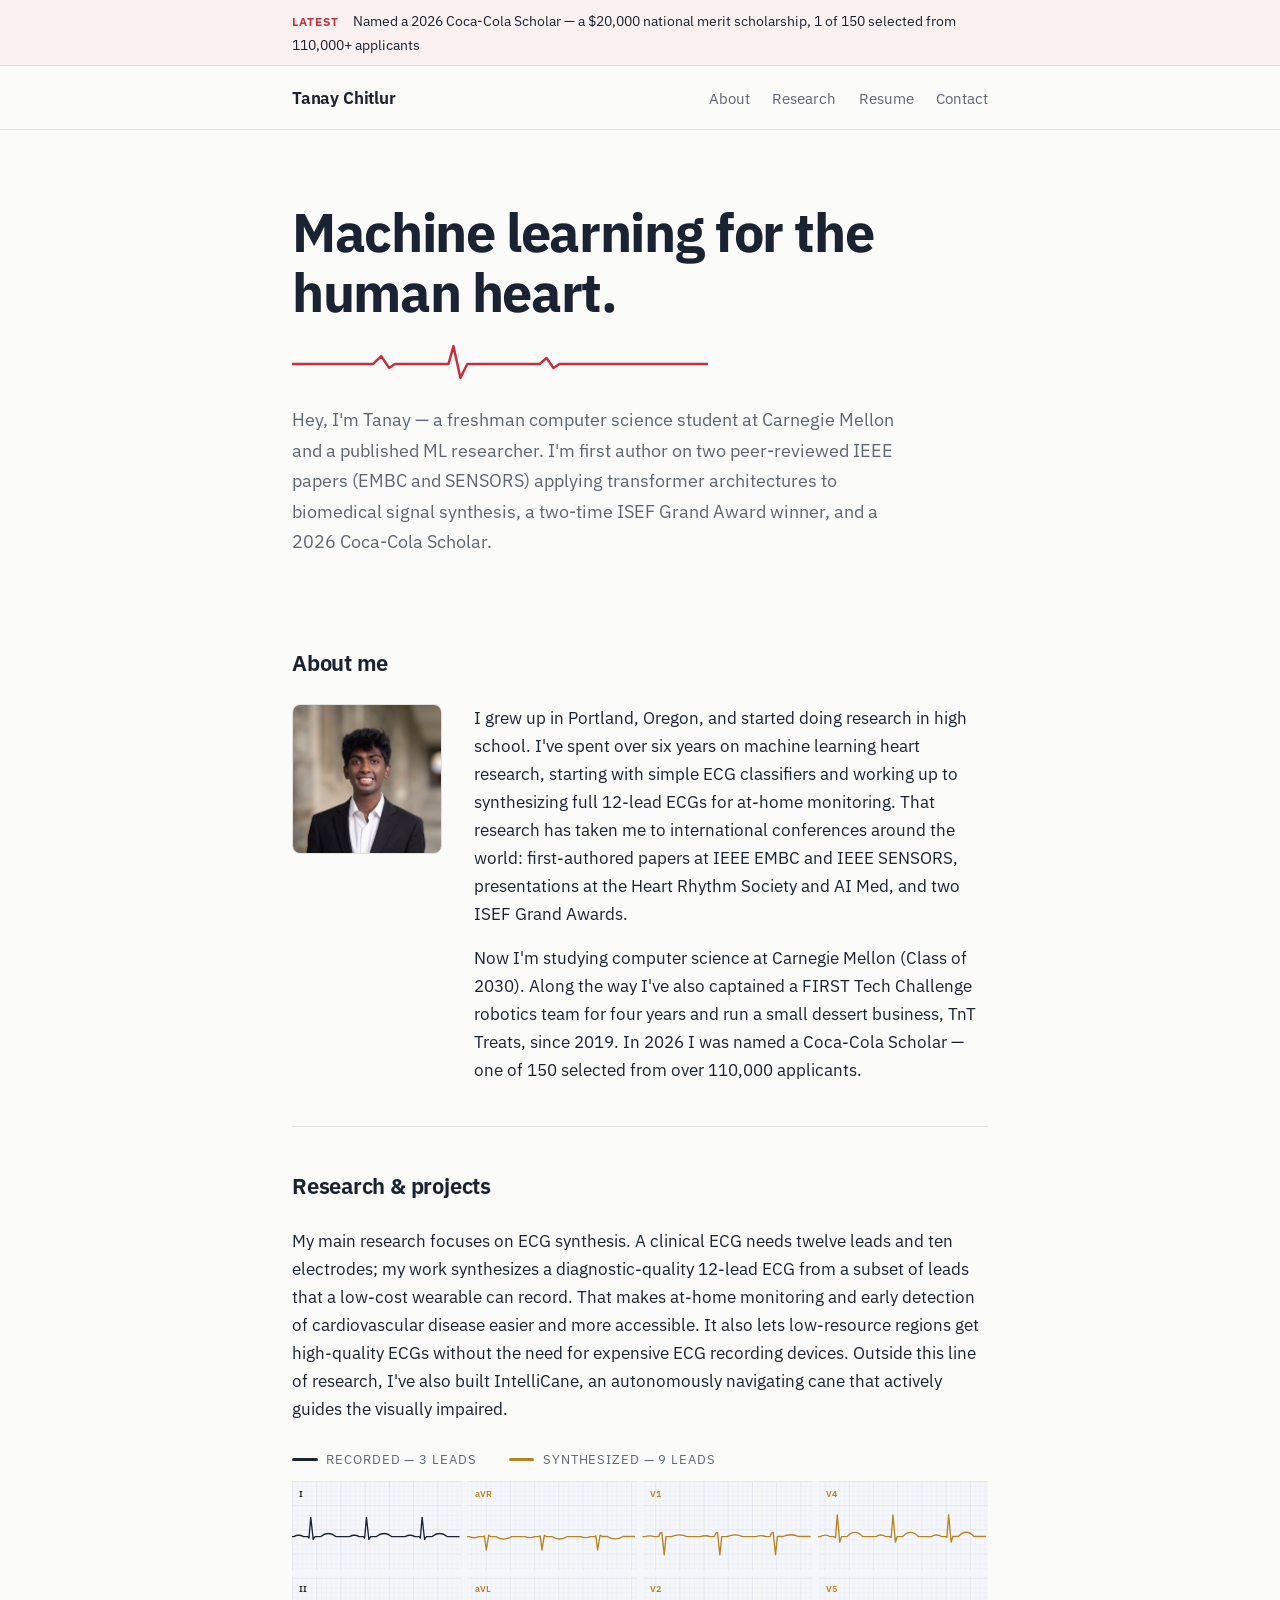
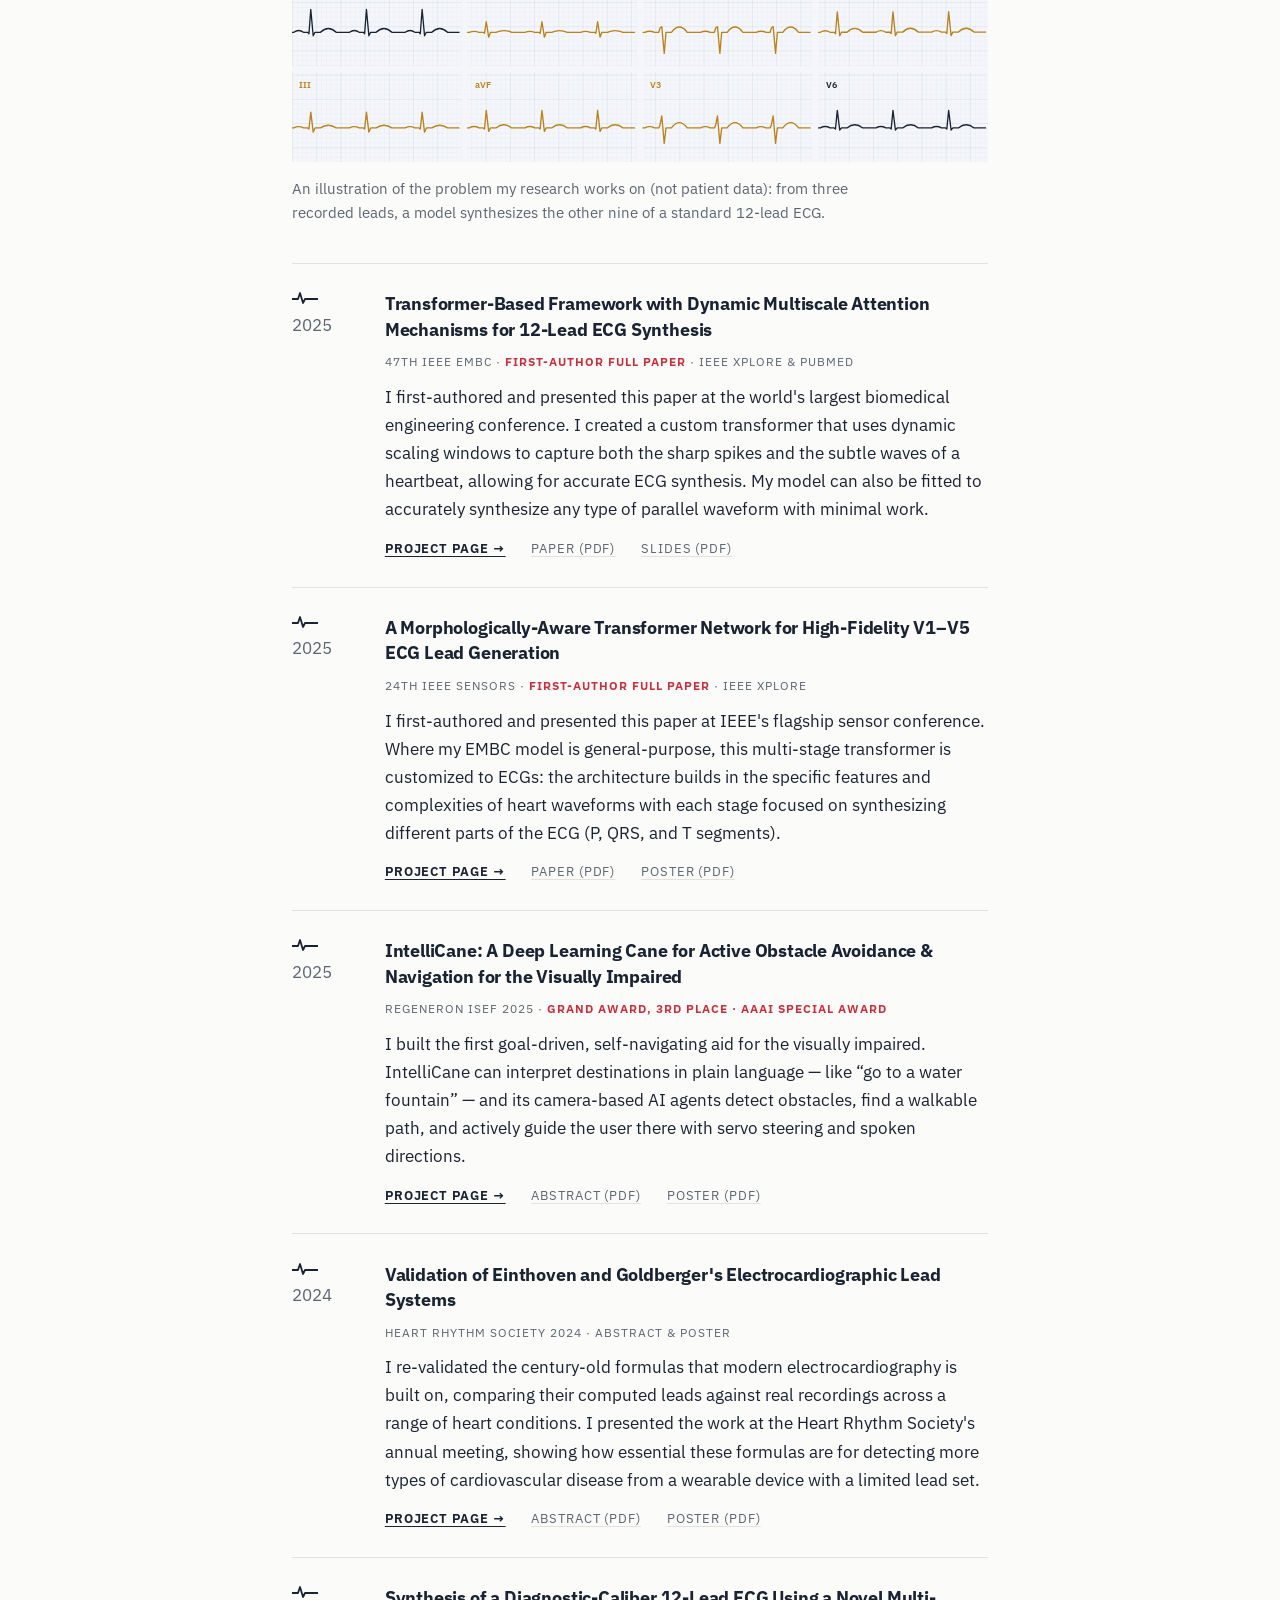
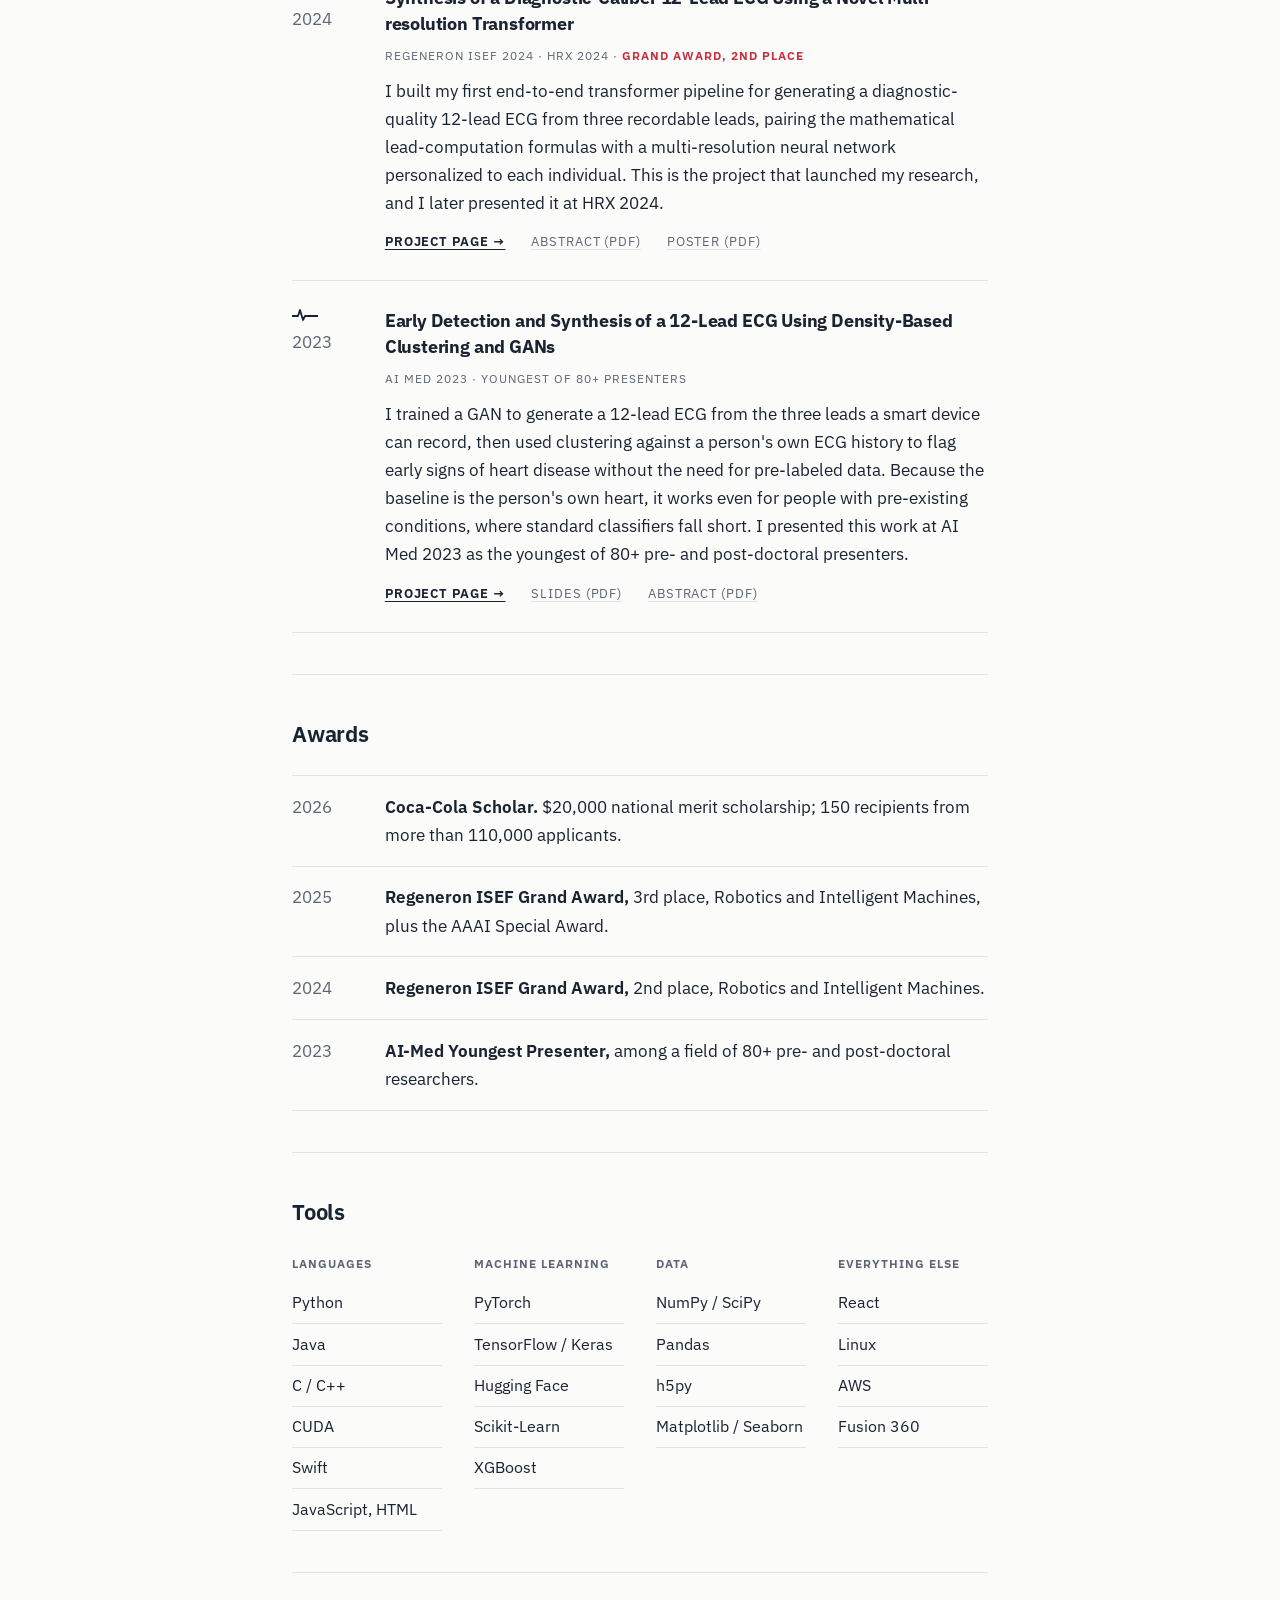
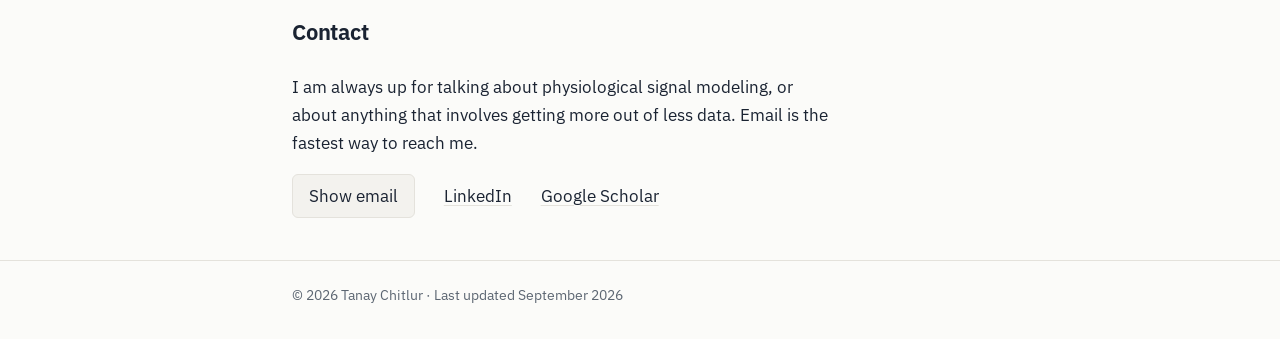
==== commit 9079e1ff: "Update index.html" ====
--- a/index.html
+++ b/index.html
@@ -5,6 +5,7 @@
 <meta name="viewport" content="width=device-width, initial-scale=1">
 <title>Tanay Chitlur — ML researcher & CS student</title>
 <meta name="description" content="Tanay Chitlur is a Carnegie Mellon computer science student and published machine learning researcher working on transformer architectures for biomedical signal synthesis.">
+<link rel="canonical" href="https://tanaychitlur.com/">
 <link rel="icon" type="image/png" sizes="192x192" href="images/favicon-192.png">
 <link rel="icon" href="favicon.ico" sizes="48x48">
 <link rel="apple-touch-icon" href="images/apple-touch-icon.png">
@@ -61,7 +62,8 @@
         <span><span class="swatch navy"></span>Recorded — 3 leads</span>
         <span><span class="swatch amber"></span>Synthesized — 9 leads</span>
       </div>
-      <svg viewBox="0 0 1150 464" xmlns="http://www.w3.org/2000/svg" role="img" aria-label="A 12-lead ECG layout: leads I, II, and V6 are recorded; the other nine leads are synthesized by a model." style="width:100%;height:auto;display:block"><defs><pattern id="gsm" width="8" height="8" patternUnits="userSpaceOnUse"><path d="M 8 0 L 0 0 0 8" fill="none" stroke="#dde2ec" stroke-width="0.6"/></pattern><pattern id="gbg" width="40" height="40" patternUnits="userSpaceOnUse"><path d="M 40 0 L 0 0 0 40" fill="none" stroke="#c9d1e0" stroke-width="0.9"/></pattern></defs><rect width="1150" height="464" fill="#f4f6fa"/><rect x="0" y="0" width="280" height="148" fill="url(#gsm)"/><rect x="0" y="0" width="280" height="148" fill="url(#gbg)"/><text x="12" y="26" font-size="15" font-weight="600" fill="#1a2332">I</text><path d="M 0 92 l 3 0 q 8 -4.6 16 0 l 7 0 l 2 2.3 l 3 -34.2 l 4 36.5 l 3 -4.6 l 9 0 q 13 -10.4 26 0 l 19 0 l 3 0 q 8 -4.6 16 0 l 7 0 l 2 2.3 l 3 -34.2 l 4 36.5 l 3 -4.6 l 9 0 q 13 -10.4 26 0 l 19 0 l 3 0 q 8 -4.6 16 0 l 7 0 l 2 2.3 l 3 -34.2 l 4 36.5 l 3 -4.6 l 9 0 q 13 -10.4 26 0 l 19 0" fill="none" stroke="#1a2332" stroke-width="2.2" stroke-linecap="round" stroke-linejoin="round"/><rect x="290" y="0" width="280" height="148" fill="url(#gsm)"/><rect x="290" y="0" width="280" height="148" fill="url(#gbg)"/><text x="302" y="26" font-size="15" font-weight="600" fill="#b9821d">aVR</text><path d="M 290 92 l 3 0 q 8 3.5 16 0 l 7 0 l 2 -1.2 l 3 23.2 l 4 -24.4 l 3 2.3 l 9 0 q 13 8.1 26 0 l 19 0 l 3 0 q 8 3.5 16 0 l 7 0 l 2 -1.2 l 3 23.2 l 4 -24.4 l 3 2.3 l 9 0 q 13 8.1 26 0 l 19 0 l 3 0 q 8 3.5 16 0 l 7 0 l 2 -1.2 l 3 23.2 l 4 -24.4 l 3 2.3 l 9 0 q 13 8.1 26 0 l 19 0" fill="none" stroke="#b9821d" stroke-width="2.2" stroke-linecap="round" stroke-linejoin="round"/><rect x="580" y="0" width="280" height="148" fill="url(#gsm)"/><rect x="580" y="0" width="280" height="148" fill="url(#gbg)"/><text x="592" y="26" font-size="15" font-weight="600" fill="#b9821d">V1</text><path d="M 580 92 l 3 0 q 8 -2.9 16 0 l 7 0 l 2 -5.8 l 3 -1.2 l 4 37.1 l 3 -30.2 l 9 0 q 13 -5.8 26 0 l 19 0 l 3 0 q 8 -2.9 16 0 l 7 0 l 2 -5.8 l 3 -1.2 l 4 37.1 l 3 -30.2 l 9 0 q 13 -5.8 26 0 l 19 0 l 3 0 q 8 -2.9 16 0 l 7 0 l 2 -5.8 l 3 -1.2 l 4 37.1 l 3 -30.2 l 9 0 q 13 -5.8 26 0 l 19 0" fill="none" stroke="#b9821d" stroke-width="2.2" stroke-linecap="round" stroke-linejoin="round"/><rect x="870" y="0" width="280" height="148" fill="url(#gsm)"/><rect x="870" y="0" width="280" height="148" fill="url(#gbg)"/><text x="882" y="26" font-size="15" font-weight="600" fill="#b9821d">V4</text><path d="M 870 92 l 3 0 q 8 -5.2 16 0 l 7 0 l 2 1.7 l 3 -37.7 l 4 45.2 l 3 -9.3 l 9 0 q 13 -13.9 26 0 l 19 0 l 3 0 q 8 -5.2 16 0 l 7 0 l 2 1.7 l 3 -37.7 l 4 45.2 l 3 -9.3 l 9 0 q 13 -13.9 26 0 l 19 0 l 3 0 q 8 -5.2 16 0 l 7 0 l 2 1.7 l 3 -37.7 l 4 45.2 l 3 -9.3 l 9 0 q 13 -13.9 26 0 l 19 0" fill="none" stroke="#b9821d" stroke-width="2.2" stroke-linecap="round" stroke-linejoin="round"/><rect x="0" y="158" width="280" height="148" fill="url(#gsm)"/><rect x="0" y="158" width="280" height="148" fill="url(#gbg)"/><text x="12" y="184" font-size="15" font-weight="600" fill="#1a2332">II</text><path d="M 0 250 l 3 0 q 8 -5.8 16 0 l 7 0 l 2 2.3 l 3 -40.0 l 4 43.5 l 3 -5.8 l 9 0 q 13 -12.8 26 0 l 19 0 l 3 0 q 8 -5.8 16 0 l 7 0 l 2 2.3 l 3 -40.0 l 4 43.5 l 3 -5.8 l 9 0 q 13 -12.8 26 0 l 19 0 l 3 0 q 8 -5.8 16 0 l 7 0 l 2 2.3 l 3 -40.0 l 4 43.5 l 3 -5.8 l 9 0 q 13 -12.8 26 0 l 19 0" fill="none" stroke="#1a2332" stroke-width="2.2" stroke-linecap="round" stroke-linejoin="round"/><rect x="290" y="158" width="280" height="148" fill="url(#gsm)"/><rect x="290" y="158" width="280" height="148" fill="url(#gbg)"/><text x="302" y="184" font-size="15" font-weight="600" fill="#b9821d">aVL</text><path d="M 290 250 l 3 0 q 8 -2.9 16 0 l 7 0 l 2 1.7 l 3 -19.1 l 4 25.5 l 3 -8.1 l 9 0 q 13 -5.8 26 0 l 19 0 l 3 0 q 8 -2.9 16 0 l 7 0 l 2 1.7 l 3 -19.1 l 4 25.5 l 3 -8.1 l 9 0 q 13 -5.8 26 0 l 19 0 l 3 0 q 8 -2.9 16 0 l 7 0 l 2 1.7 l 3 -19.1 l 4 25.5 l 3 -8.1 l 9 0 q 13 -5.8 26 0 l 19 0" fill="none" stroke="#b9821d" stroke-width="2.2" stroke-linecap="round" stroke-linejoin="round"/><rect x="580" y="158" width="280" height="148" fill="url(#gsm)"/><rect x="580" y="158" width="280" height="148" fill="url(#gbg)"/><text x="592" y="184" font-size="15" font-weight="600" fill="#b9821d">V2</text><path d="M 580 250 l 3 0 q 8 -3.5 16 0 l 7 0 l 2 -7.0 l 3 -2.3 l 4 44.1 l 3 -34.8 l 9 0 q 13 -17.4 26 0 l 19 0 l 3 0 q 8 -3.5 16 0 l 7 0 l 2 -7.0 l 3 -2.3 l 4 44.1 l 3 -34.8 l 9 0 q 13 -17.4 26 0 l 19 0 l 3 0 q 8 -3.5 16 0 l 7 0 l 2 -7.0 l 3 -2.3 l 4 44.1 l 3 -34.8 l 9 0 q 13 -17.4 26 0 l 19 0" fill="none" stroke="#b9821d" stroke-width="2.2" stroke-linecap="round" stroke-linejoin="round"/><rect x="870" y="158" width="280" height="148" fill="url(#gsm)"/><rect x="870" y="158" width="280" height="148" fill="url(#gbg)"/><text x="882" y="184" font-size="15" font-weight="600" fill="#b9821d">V5</text><path d="M 870 250 l 3 0 q 8 -5.2 16 0 l 7 0 l 2 2.3 l 3 -36.0 l 4 39.4 l 3 -5.8 l 9 0 q 13 -12.8 26 0 l 19 0 l 3 0 q 8 -5.2 16 0 l 7 0 l 2 2.3 l 3 -36.0 l 4 39.4 l 3 -5.8 l 9 0 q 13 -12.8 26 0 l 19 0 l 3 0 q 8 -5.2 16 0 l 7 0 l 2 2.3 l 3 -36.0 l 4 39.4 l 3 -5.8 l 9 0 q 13 -12.8 26 0 l 19 0" fill="none" stroke="#b9821d" stroke-width="2.2" stroke-linecap="round" stroke-linejoin="round"/><rect x="0" y="316" width="280" height="148" fill="url(#gsm)"/><rect x="0" y="316" width="280" height="148" fill="url(#gbg)"/><text x="12" y="342" font-size="15" font-weight="600" fill="#b9821d">III</text><path d="M 0 408 l 3 0 q 8 -4.1 16 0 l 7 0 l 2 1.7 l 3 -27.8 l 4 33.1 l 3 -7.0 l 9 0 q 13 -8.7 26 0 l 19 0 l 3 0 q 8 -4.1 16 0 l 7 0 l 2 1.7 l 3 -27.8 l 4 33.1 l 3 -7.0 l 9 0 q 13 -8.7 26 0 l 19 0 l 3 0 q 8 -4.1 16 0 l 7 0 l 2 1.7 l 3 -27.8 l 4 33.1 l 3 -7.0 l 9 0 q 13 -8.7 26 0 l 19 0" fill="none" stroke="#b9821d" stroke-width="2.2" stroke-linecap="round" stroke-linejoin="round"/><rect x="290" y="316" width="280" height="148" fill="url(#gsm)"/><rect x="290" y="316" width="280" height="148" fill="url(#gbg)"/><text x="302" y="342" font-size="15" font-weight="600" fill="#b9821d">aVF</text><path d="M 290 408 l 3 0 q 8 -4.6 16 0 l 7 0 l 2 1.7 l 3 -30.7 l 4 34.8 l 3 -5.8 l 9 0 q 13 -10.4 26 0 l 19 0 l 3 0 q 8 -4.6 16 0 l 7 0 l 2 1.7 l 3 -30.7 l 4 34.8 l 3 -5.8 l 9 0 q 13 -10.4 26 0 l 19 0 l 3 0 q 8 -4.6 16 0 l 7 0 l 2 1.7 l 3 -30.7 l 4 34.8 l 3 -5.8 l 9 0 q 13 -10.4 26 0 l 19 0" fill="none" stroke="#b9821d" stroke-width="2.2" stroke-linecap="round" stroke-linejoin="round"/><rect x="580" y="316" width="280" height="148" fill="url(#gsm)"/><rect x="580" y="316" width="280" height="148" fill="url(#gbg)"/><text x="592" y="342" font-size="15" font-weight="600" fill="#b9821d">V3</text><path d="M 580 408 l 3 0 q 8 -4.1 16 0 l 7 0 l 2 -4.6 l 3 -15.1 l 4 45.2 l 3 -25.5 l 9 0 q 13 -17.4 26 0 l 19 0 l 3 0 q 8 -4.1 16 0 l 7 0 l 2 -4.6 l 3 -15.1 l 4 45.2 l 3 -25.5 l 9 0 q 13 -17.4 26 0 l 19 0 l 3 0 q 8 -4.1 16 0 l 7 0 l 2 -4.6 l 3 -15.1 l 4 45.2 l 3 -25.5 l 9 0 q 13 -17.4 26 0 l 19 0" fill="none" stroke="#b9821d" stroke-width="2.2" stroke-linecap="round" stroke-linejoin="round"/><rect x="870" y="316" width="280" height="148" fill="url(#gsm)"/><rect x="870" y="316" width="280" height="148" fill="url(#gbg)"/><text x="882" y="342" font-size="15" font-weight="600" fill="#1a2332">V6</text><path d="M 870 408 l 3 0 q 8 -4.6 16 0 l 7 0 l 2 1.7 l 3 -30.7 l 4 32.5 l 3 -3.5 l 9 0 q 13 -10.4 26 0 l 19 0 l 3 0 q 8 -4.6 16 0 l 7 0 l 2 1.7 l 3 -30.7 l 4 32.5 l 3 -3.5 l 9 0 q 13 -10.4 26 0 l 19 0 l 3 0 q 8 -4.6 16 0 l 7 0 l 2 1.7 l 3 -30.7 l 4 32.5 l 3 -3.5 l 9 0 q 13 -10.4 26 0 l 19 0" fill="none" stroke="#1a2332" stroke-width="2.2" stroke-linecap="round" stroke-linejoin="round"/></svg>
+      <div class="ecg-scroll"><svg viewBox="0 0 1150 464" xmlns="http://www.w3.org/2000/svg" role="img" aria-label="A 12-lead ECG layout: leads I, II, and V6 are recorded; the other nine leads are synthesized by a model." style="width:100%;height:auto;display:block"><defs><pattern id="gsm" width="8" height="8" patternUnits="userSpaceOnUse"><path d="M 8 0 L 0 0 0 8" fill="none" stroke="#dde2ec" stroke-width="0.6"/></pattern><pattern id="gbg" width="40" height="40" patternUnits="userSpaceOnUse"><path d="M 40 0 L 0 0 0 40" fill="none" stroke="#c9d1e0" stroke-width="0.9"/></pattern></defs><rect width="1150" height="464" fill="#f4f6fa"/><rect x="0" y="0" width="280" height="148" fill="url(#gsm)"/><rect x="0" y="0" width="280" height="148" fill="url(#gbg)"/><text x="12" y="26" font-size="15" font-weight="600" fill="#1a2332">I</text><path d="M 0 92 l 3 0 q 8 -4.6 16 0 l 7 0 l 2 2.3 l 3 -34.2 l 4 36.5 l 3 -4.6 l 9 0 q 13 -10.4 26 0 l 19 0 l 3 0 q 8 -4.6 16 0 l 7 0 l 2 2.3 l 3 -34.2 l 4 36.5 l 3 -4.6 l 9 0 q 13 -10.4 26 0 l 19 0 l 3 0 q 8 -4.6 16 0 l 7 0 l 2 2.3 l 3 -34.2 l 4 36.5 l 3 -4.6 l 9 0 q 13 -10.4 26 0 l 19 0" fill="none" stroke="#1a2332" stroke-width="2.2" stroke-linecap="round" stroke-linejoin="round"/><rect x="290" y="0" width="280" height="148" fill="url(#gsm)"/><rect x="290" y="0" width="280" height="148" fill="url(#gbg)"/><text x="302" y="26" font-size="15" font-weight="600" fill="#b9821d">aVR</text><path d="M 290 92 l 3 0 q 8 3.5 16 0 l 7 0 l 2 -1.2 l 3 23.2 l 4 -24.4 l 3 2.3 l 9 0 q 13 8.1 26 0 l 19 0 l 3 0 q 8 3.5 16 0 l 7 0 l 2 -1.2 l 3 23.2 l 4 -24.4 l 3 2.3 l 9 0 q 13 8.1 26 0 l 19 0 l 3 0 q 8 3.5 16 0 l 7 0 l 2 -1.2 l 3 23.2 l 4 -24.4 l 3 2.3 l 9 0 q 13 8.1 26 0 l 19 0" fill="none" stroke="#b9821d" stroke-width="2.2" stroke-linecap="round" stroke-linejoin="round"/><rect x="580" y="0" width="280" height="148" fill="url(#gsm)"/><rect x="580" y="0" width="280" height="148" fill="url(#gbg)"/><text x="592" y="26" font-size="15" font-weight="600" fill="#b9821d">V1</text><path d="M 580 92 l 3 0 q 8 -2.9 16 0 l 7 0 l 2 -5.8 l 3 -1.2 l 4 37.1 l 3 -30.2 l 9 0 q 13 -5.8 26 0 l 19 0 l 3 0 q 8 -2.9 16 0 l 7 0 l 2 -5.8 l 3 -1.2 l 4 37.1 l 3 -30.2 l 9 0 q 13 -5.8 26 0 l 19 0 l 3 0 q 8 -2.9 16 0 l 7 0 l 2 -5.8 l 3 -1.2 l 4 37.1 l 3 -30.2 l 9 0 q 13 -5.8 26 0 l 19 0" fill="none" stroke="#b9821d" stroke-width="2.2" stroke-linecap="round" stroke-linejoin="round"/><rect x="870" y="0" width="280" height="148" fill="url(#gsm)"/><rect x="870" y="0" width="280" height="148" fill="url(#gbg)"/><text x="882" y="26" font-size="15" font-weight="600" fill="#b9821d">V4</text><path d="M 870 92 l 3 0 q 8 -5.2 16 0 l 7 0 l 2 1.7 l 3 -37.7 l 4 45.2 l 3 -9.3 l 9 0 q 13 -13.9 26 0 l 19 0 l 3 0 q 8 -5.2 16 0 l 7 0 l 2 1.7 l 3 -37.7 l 4 45.2 l 3 -9.3 l 9 0 q 13 -13.9 26 0 l 19 0 l 3 0 q 8 -5.2 16 0 l 7 0 l 2 1.7 l 3 -37.7 l 4 45.2 l 3 -9.3 l 9 0 q 13 -13.9 26 0 l 19 0" fill="none" stroke="#b9821d" stroke-width="2.2" stroke-linecap="round" stroke-linejoin="round"/><rect x="0" y="158" width="280" height="148" fill="url(#gsm)"/><rect x="0" y="158" width="280" height="148" fill="url(#gbg)"/><text x="12" y="184" font-size="15" font-weight="600" fill="#1a2332">II</text><path d="M 0 250 l 3 0 q 8 -5.8 16 0 l 7 0 l 2 2.3 l 3 -40.0 l 4 43.5 l 3 -5.8 l 9 0 q 13 -12.8 26 0 l 19 0 l 3 0 q 8 -5.8 16 0 l 7 0 l 2 2.3 l 3 -40.0 l 4 43.5 l 3 -5.8 l 9 0 q 13 -12.8 26 0 l 19 0 l 3 0 q 8 -5.8 16 0 l 7 0 l 2 2.3 l 3 -40.0 l 4 43.5 l 3 -5.8 l 9 0 q 13 -12.8 26 0 l 19 0" fill="none" stroke="#1a2332" stroke-width="2.2" stroke-linecap="round" stroke-linejoin="round"/><rect x="290" y="158" width="280" height="148" fill="url(#gsm)"/><rect x="290" y="158" width="280" height="148" fill="url(#gbg)"/><text x="302" y="184" font-size="15" font-weight="600" fill="#b9821d">aVL</text><path d="M 290 250 l 3 0 q 8 -2.9 16 0 l 7 0 l 2 1.7 l 3 -19.1 l 4 25.5 l 3 -8.1 l 9 0 q 13 -5.8 26 0 l 19 0 l 3 0 q 8 -2.9 16 0 l 7 0 l 2 1.7 l 3 -19.1 l 4 25.5 l 3 -8.1 l 9 0 q 13 -5.8 26 0 l 19 0 l 3 0 q 8 -2.9 16 0 l 7 0 l 2 1.7 l 3 -19.1 l 4 25.5 l 3 -8.1 l 9 0 q 13 -5.8 26 0 l 19 0" fill="none" stroke="#b9821d" stroke-width="2.2" stroke-linecap="round" stroke-linejoin="round"/><rect x="580" y="158" width="280" height="148" fill="url(#gsm)"/><rect x="580" y="158" width="280" height="148" fill="url(#gbg)"/><text x="592" y="184" font-size="15" font-weight="600" fill="#b9821d">V2</text><path d="M 580 250 l 3 0 q 8 -3.5 16 0 l 7 0 l 2 -7.0 l 3 -2.3 l 4 44.1 l 3 -34.8 l 9 0 q 13 -17.4 26 0 l 19 0 l 3 0 q 8 -3.5 16 0 l 7 0 l 2 -7.0 l 3 -2.3 l 4 44.1 l 3 -34.8 l 9 0 q 13 -17.4 26 0 l 19 0 l 3 0 q 8 -3.5 16 0 l 7 0 l 2 -7.0 l 3 -2.3 l 4 44.1 l 3 -34.8 l 9 0 q 13 -17.4 26 0 l 19 0" fill="none" stroke="#b9821d" stroke-width="2.2" stroke-linecap="round" stroke-linejoin="round"/><rect x="870" y="158" width="280" height="148" fill="url(#gsm)"/><rect x="870" y="158" width="280" height="148" fill="url(#gbg)"/><text x="882" y="184" font-size="15" font-weight="600" fill="#b9821d">V5</text><path d="M 870 250 l 3 0 q 8 -5.2 16 0 l 7 0 l 2 2.3 l 3 -36.0 l 4 39.4 l 3 -5.8 l 9 0 q 13 -12.8 26 0 l 19 0 l 3 0 q 8 -5.2 16 0 l 7 0 l 2 2.3 l 3 -36.0 l 4 39.4 l 3 -5.8 l 9 0 q 13 -12.8 26 0 l 19 0 l 3 0 q 8 -5.2 16 0 l 7 0 l 2 2.3 l 3 -36.0 l 4 39.4 l 3 -5.8 l 9 0 q 13 -12.8 26 0 l 19 0" fill="none" stroke="#b9821d" stroke-width="2.2" stroke-linecap="round" stroke-linejoin="round"/><rect x="0" y="316" width="280" height="148" fill="url(#gsm)"/><rect x="0" y="316" width="280" height="148" fill="url(#gbg)"/><text x="12" y="342" font-size="15" font-weight="600" fill="#b9821d">III</text><path d="M 0 408 l 3 0 q 8 -4.1 16 0 l 7 0 l 2 1.7 l 3 -27.8 l 4 33.1 l 3 -7.0 l 9 0 q 13 -8.7 26 0 l 19 0 l 3 0 q 8 -4.1 16 0 l 7 0 l 2 1.7 l 3 -27.8 l 4 33.1 l 3 -7.0 l 9 0 q 13 -8.7 26 0 l 19 0 l 3 0 q 8 -4.1 16 0 l 7 0 l 2 1.7 l 3 -27.8 l 4 33.1 l 3 -7.0 l 9 0 q 13 -8.7 26 0 l 19 0" fill="none" stroke="#b9821d" stroke-width="2.2" stroke-linecap="round" stroke-linejoin="round"/><rect x="290" y="316" width="280" height="148" fill="url(#gsm)"/><rect x="290" y="316" width="280" height="148" fill="url(#gbg)"/><text x="302" y="342" font-size="15" font-weight="600" fill="#b9821d">aVF</text><path d="M 290 408 l 3 0 q 8 -4.6 16 0 l 7 0 l 2 1.7 l 3 -30.7 l 4 34.8 l 3 -5.8 l 9 0 q 13 -10.4 26 0 l 19 0 l 3 0 q 8 -4.6 16 0 l 7 0 l 2 1.7 l 3 -30.7 l 4 34.8 l 3 -5.8 l 9 0 q 13 -10.4 26 0 l 19 0 l 3 0 q 8 -4.6 16 0 l 7 0 l 2 1.7 l 3 -30.7 l 4 34.8 l 3 -5.8 l 9 0 q 13 -10.4 26 0 l 19 0" fill="none" stroke="#b9821d" stroke-width="2.2" stroke-linecap="round" stroke-linejoin="round"/><rect x="580" y="316" width="280" height="148" fill="url(#gsm)"/><rect x="580" y="316" width="280" height="148" fill="url(#gbg)"/><text x="592" y="342" font-size="15" font-weight="600" fill="#b9821d">V3</text><path d="M 580 408 l 3 0 q 8 -4.1 16 0 l 7 0 l 2 -4.6 l 3 -15.1 l 4 45.2 l 3 -25.5 l 9 0 q 13 -17.4 26 0 l 19 0 l 3 0 q 8 -4.1 16 0 l 7 0 l 2 -4.6 l 3 -15.1 l 4 45.2 l 3 -25.5 l 9 0 q 13 -17.4 26 0 l 19 0 l 3 0 q 8 -4.1 16 0 l 7 0 l 2 -4.6 l 3 -15.1 l 4 45.2 l 3 -25.5 l 9 0 q 13 -17.4 26 0 l 19 0" fill="none" stroke="#b9821d" stroke-width="2.2" stroke-linecap="round" stroke-linejoin="round"/><rect x="870" y="316" width="280" height="148" fill="url(#gsm)"/><rect x="870" y="316" width="280" height="148" fill="url(#gbg)"/><text x="882" y="342" font-size="15" font-weight="600" fill="#1a2332">V6</text><path d="M 870 408 l 3 0 q 8 -4.6 16 0 l 7 0 l 2 1.7 l 3 -30.7 l 4 32.5 l 3 -3.5 l 9 0 q 13 -10.4 26 0 l 19 0 l 3 0 q 8 -4.6 16 0 l 7 0 l 2 1.7 l 3 -30.7 l 4 32.5 l 3 -3.5 l 9 0 q 13 -10.4 26 0 l 19 0 l 3 0 q 8 -4.6 16 0 l 7 0 l 2 1.7 l 3 -30.7 l 4 32.5 l 3 -3.5 l 9 0 q 13 -10.4 26 0 l 19 0" fill="none" stroke="#1a2332" stroke-width="2.2" stroke-linecap="round" stroke-linejoin="round"/></svg></div>
+      <span class="scroll-hint">Swipe to see all 12 leads &#8594;</span>
       <figcaption>An illustration of the problem my research works on (not patient data): from three recorded leads, a model synthesizes the other nine of a standard 12-lead ECG.</figcaption>
     </figure>
 
@@ -172,8 +174,41 @@
     </ol>
   </section>
 
+  <section id="awards">
+    <h2>Awards</h2>
+    <ol class="awards">
+      <li><span class="award-year">2026</span><div><strong>Coca-Cola Scholar.</strong> $20,000 national merit scholarship; 150 recipients from more than 110,000 applicants.</div></li>
+      <li><span class="award-year">2025</span><div><strong>Regeneron ISEF Grand Award,</strong> 3rd place, Robotics and Intelligent Machines, plus the AAAI Special Award.</div></li>
+      <li><span class="award-year">2024</span><div><strong>Regeneron ISEF Grand Award,</strong> 2nd place, Robotics and Intelligent Machines.</div></li>
+      <li><span class="award-year">2023</span><div><strong>AI-Med Youngest Presenter,</strong> among a field of 80+ pre- and post-doctoral researchers.</div></li>
+    </ol>
+  </section>
+
+  <section id="tools">
+    <h2>Tools</h2>
+    <div class="tools-grid">
+      <div>
+        <h3>Languages</h3>
+        <ul><li>Python</li><li>Java</li><li>C / C++</li><li>CUDA</li><li>Swift</li><li>JavaScript, HTML</li></ul>
+      </div>
+      <div>
+        <h3>Machine learning</h3>
+        <ul><li>PyTorch</li><li>TensorFlow / Keras</li><li>Hugging Face</li><li>Scikit-Learn</li><li>XGBoost</li></ul>
+      </div>
+      <div>
+        <h3>Data</h3>
+        <ul><li>NumPy / SciPy</li><li>Pandas</li><li>h5py</li><li>Matplotlib / Seaborn</li></ul>
+      </div>
+      <div>
+        <h3>Everything else</h3>
+        <ul><li>React</li><li>Linux</li><li>AWS</li><li>Fusion 360</li></ul>
+      </div>
+    </div>
+  </section>
+
   <section id="contact">
     <h2>Contact</h2>
+    <p>I am always up for talking about physiological signal modeling, or about anything that involves getting more out of less data. Email is the fastest way to reach me.</p>
     <div class="contact-links">
       <button class="reveal" id="email-btn" type="button">Show email</button>
       <a href="https://www.linkedin.com/in/tanay-chitlur" target="_blank" rel="noopener">LinkedIn</a>
@@ -184,7 +219,7 @@
 </main>
 
 <footer class="site">
-  <div class="wrap">© 2026 Tanay Chitlur</div>
+  <div class="wrap">© 2026 Tanay Chitlur · Last updated September 2026</div>
 </footer>
 
 <script>
--- a/css/style.css
+++ b/css/style.css
@@ -257,3 +257,70 @@
   text-transform: uppercase;
   margin-right: 0.7rem;
 }
+
+/* --- v4: awards + tools --- */
+ol.awards { list-style: none; margin: 0; padding: 0; }
+ol.awards li {
+  display: grid; grid-template-columns: 4.6rem 1fr; gap: 1.2rem;
+  padding: 1.05rem 0; border-bottom: 1px solid var(--hairline);
+}
+ol.awards li:first-child { border-top: 1px solid var(--hairline); }
+.award-year { color: var(--muted); font-variant-numeric: tabular-nums; }
+ol.awards strong { font-weight: 650; }
+@media (max-width: 480px) {
+  ol.awards li { grid-template-columns: 1fr; gap: 0.25rem; }
+}
+
+.tools-grid {
+  display: grid; grid-template-columns: repeat(4, 1fr); gap: 2rem;
+}
+.tools-grid h3 {
+  font-size: 0.78rem; letter-spacing: 0.08em; text-transform: uppercase;
+  color: var(--muted); font-weight: 650; margin: 0 0 0.6rem;
+}
+.tools-grid ul { list-style: none; margin: 0; padding: 0; }
+.tools-grid li {
+  padding: 0.45rem 0; border-bottom: 1px solid var(--hairline); font-size: 0.98rem;
+}
+@media (max-width: 720px) { .tools-grid { grid-template-columns: repeat(2, 1fr); } }
+@media (max-width: 400px) { .tools-grid { grid-template-columns: 1fr; } }
+
+#contact > p { max-width: 34rem; margin-top: 0; }
+
+/* --- v5: mobile polish --- */
+.ecg-scroll { overflow-x: auto; -webkit-overflow-scrolling: touch; }
+.ecg-scroll svg { min-width: 640px; }
+.scroll-hint { display: none; }
+
+.doc-list a { flex-wrap: wrap; }
+.contact-links a { overflow-wrap: anywhere; }
+
+@media (max-width: 640px) {
+  /* header: wordmark on top, nav in a clean row beneath — no awkward wrap */
+  header.site .wrap {
+    flex-direction: column;
+    align-items: flex-start;
+    gap: 0.4rem;
+    padding-top: 0.9rem;
+    padding-bottom: 0.9rem;
+  }
+  nav.main { gap: 1.15rem; }
+  nav.main a { font-size: 0.9rem; }
+
+  .hero { padding: 3rem 0 2.2rem; }
+  section { padding: 2.1rem 0; }
+
+  .update-bar { font-size: 0.82rem; line-height: 1.5; }
+
+  .scroll-hint {
+    display: block;
+    margin-top: 0.5rem;
+    font-size: 0.78rem;
+    letter-spacing: 0.07em;
+    text-transform: uppercase;
+    color: var(--muted);
+  }
+
+  .pub-links { gap: 0.4rem 1.2rem; }
+  .project-head { padding-top: 2.2rem; }
+}
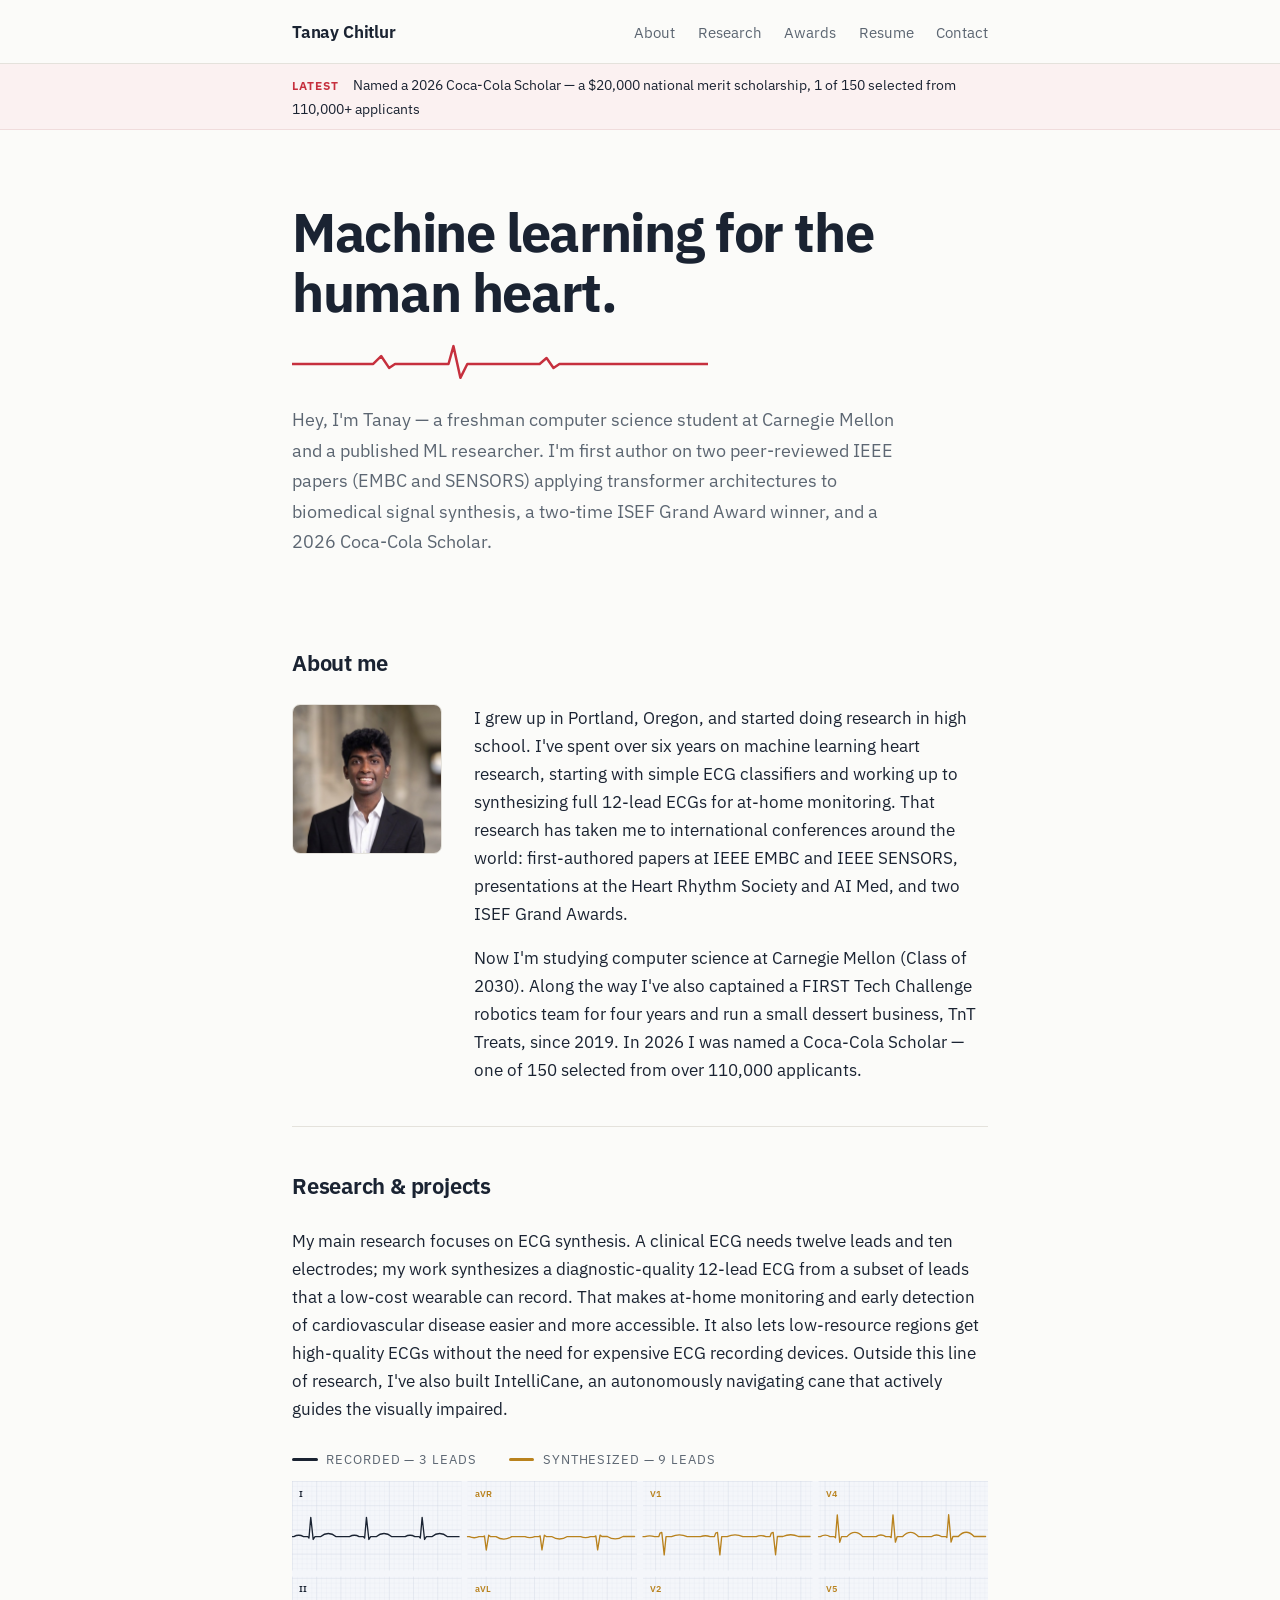
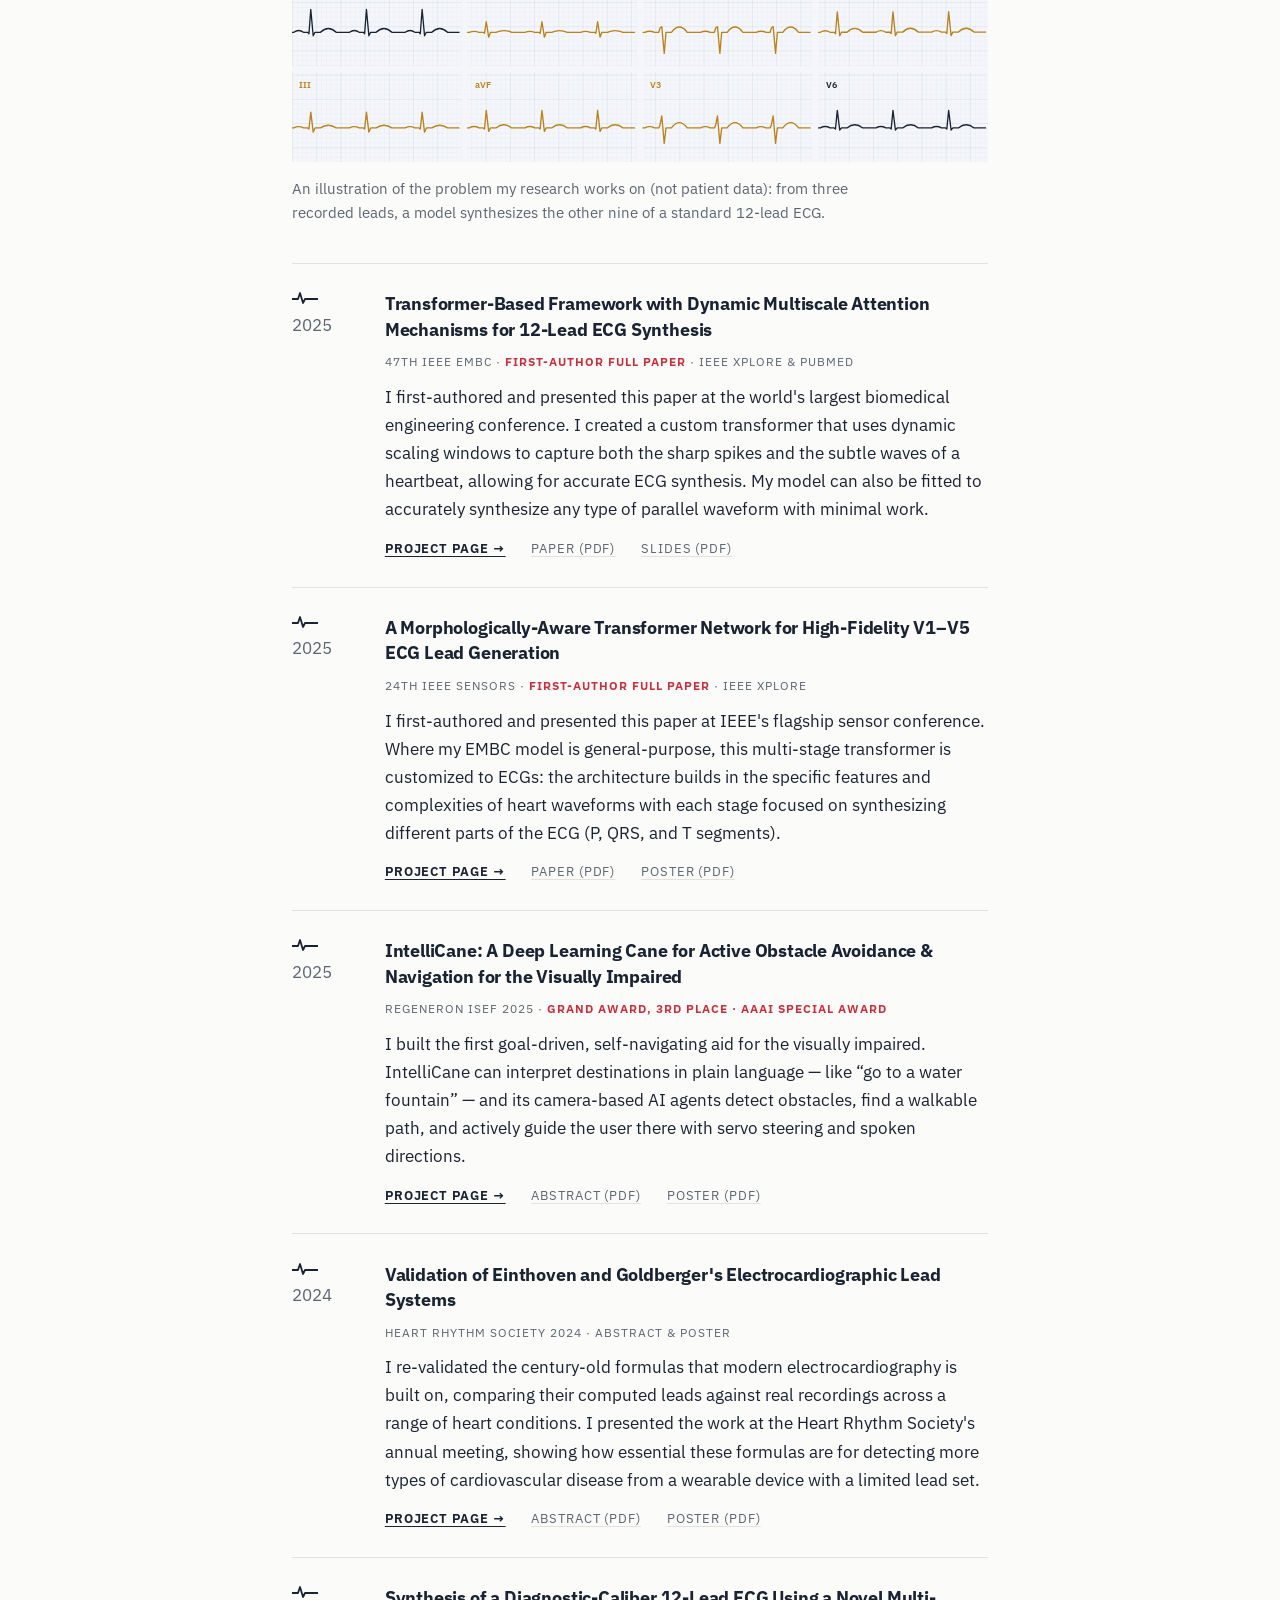
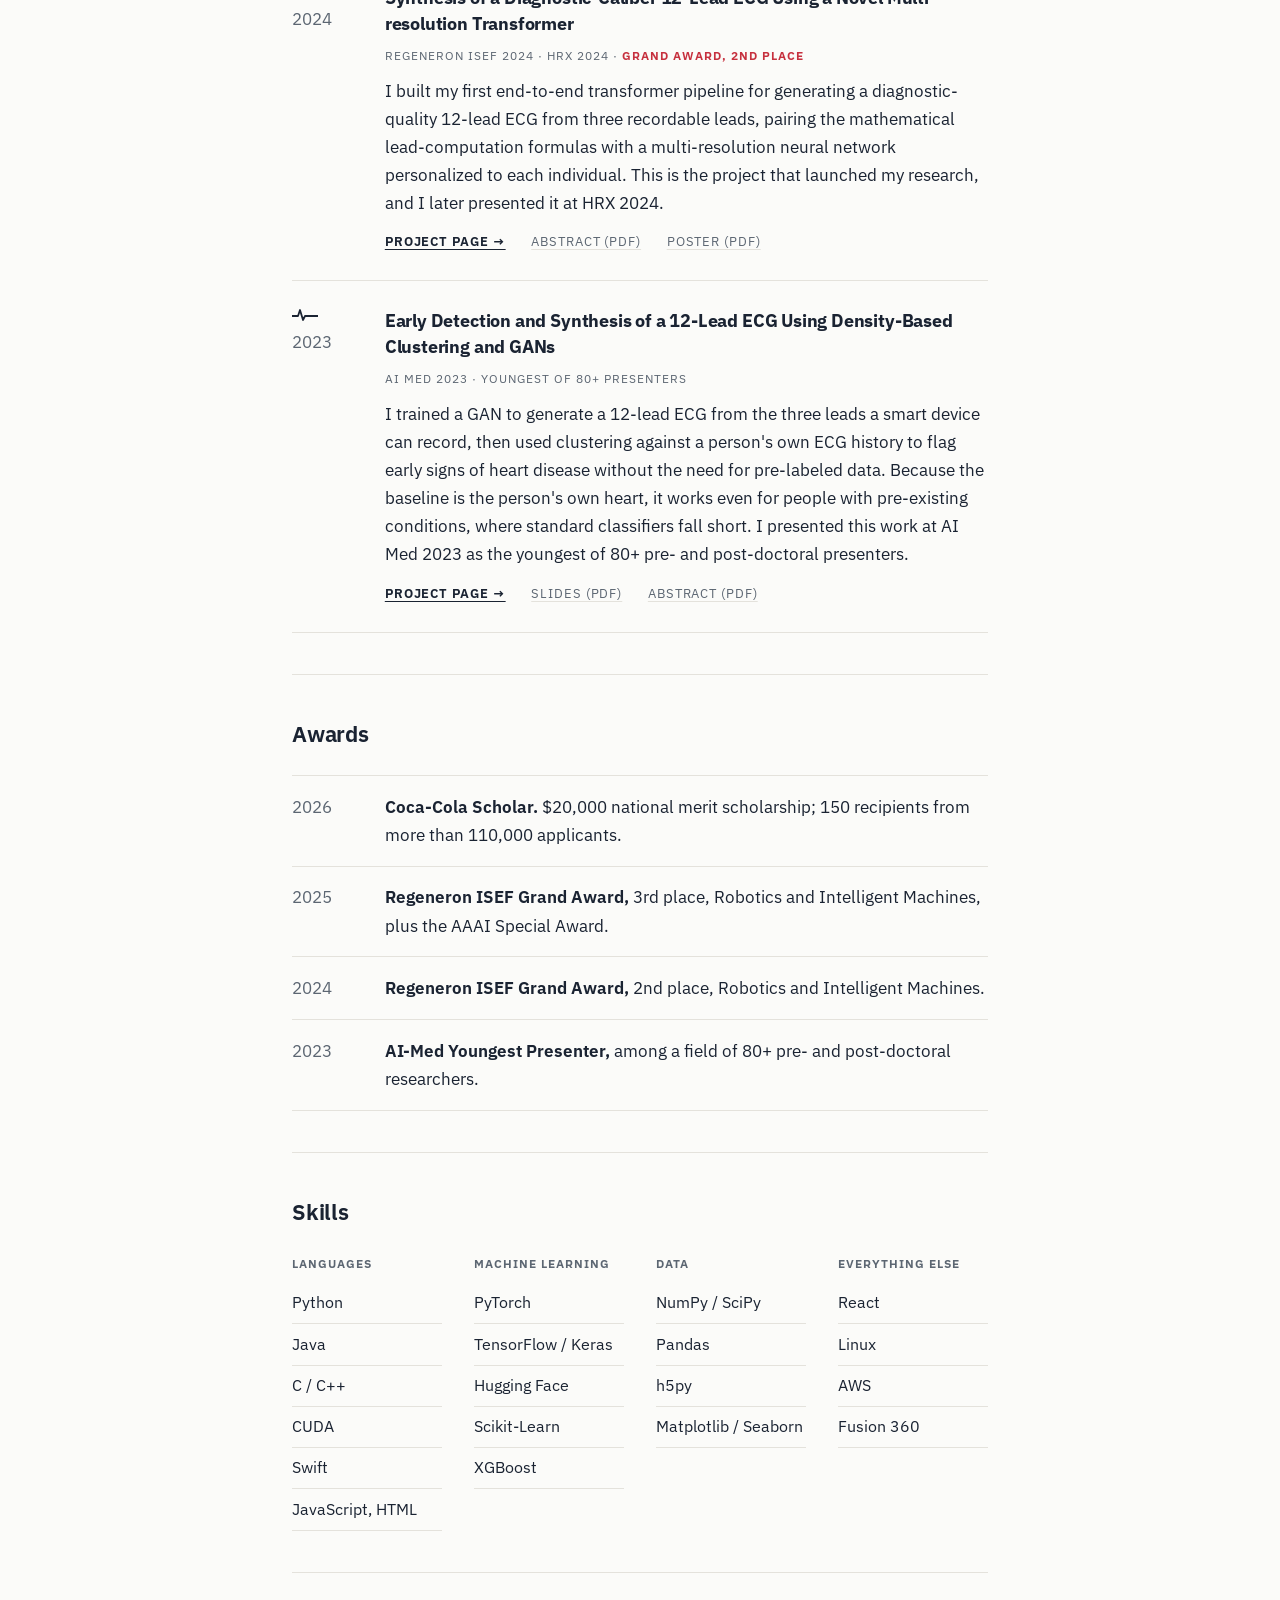
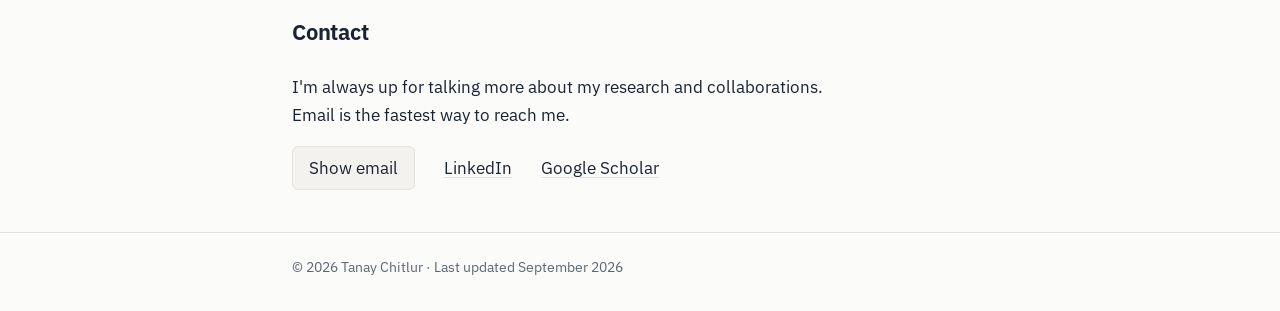
==== commit a2c664e9: "Update index.html" ====
--- a/index.html
+++ b/index.html
@@ -6,9 +6,9 @@
 <title>Tanay Chitlur — ML researcher & CS student</title>
 <meta name="description" content="Tanay Chitlur is a Carnegie Mellon computer science student and published machine learning researcher working on transformer architectures for biomedical signal synthesis.">
 <link rel="canonical" href="https://tanaychitlur.com/">
-<link rel="icon" type="image/png" sizes="192x192" href="images/favicon-192.png">
-<link rel="icon" href="favicon.ico" sizes="48x48">
-<link rel="apple-touch-icon" href="images/apple-touch-icon.png">
+<link rel="icon" href="/favicon.png" sizes="96x96" type="image/png">
+<link rel="icon" href="/favicon.ico" sizes="48x48">
+<link rel="apple-touch-icon" href="/images/apple-touch-icon.png">
 <link rel="preconnect" href="https://fonts.googleapis.com">
 <link rel="preconnect" href="https://fonts.gstatic.com" crossorigin>
 <link href="https://fonts.googleapis.com/css2?family=IBM+Plex+Sans:wght@400;600;650;700&display=swap" rel="stylesheet">
@@ -16,21 +16,23 @@
 </head>
 <body>
 
-<div class="update-bar">
-  <div class="wrap"><span class="update-label">Latest</span> Named a 2026 Coca-Cola Scholar &mdash; a $20,000 national merit scholarship, 1 of 150 selected from 110,000+ applicants</div>
-</div>
-
 <header class="site">
   <div class="wrap">
     <a class="wordmark" href="index.html">Tanay Chitlur</a>
     <nav class="main">
       <a href="#about">About</a>
       <a href="#research">Research</a>
+      <a href="#awards">Awards</a>
       <a href="files/tanay-chitlur-resume.pdf">Resume</a>
       <a href="#contact">Contact</a>
     </nav>
   </div>
 </header>
+
+<div class="update-bar">
+  <div class="wrap"><span class="update-label">Latest</span> Named a 2026 Coca-Cola Scholar &mdash; a $20,000 national merit scholarship, 1 of 150 selected from 110,000+ applicants</div>
+</div>
+
 
 <main class="wrap">
 
@@ -184,8 +186,8 @@
     </ol>
   </section>
 
-  <section id="tools">
-    <h2>Tools</h2>
+  <section id="skills">
+    <h2>Skills</h2>
     <div class="tools-grid">
       <div>
         <h3>Languages</h3>
@@ -208,7 +210,7 @@
 
   <section id="contact">
     <h2>Contact</h2>
-    <p>I am always up for talking about physiological signal modeling, or about anything that involves getting more out of less data. Email is the fastest way to reach me.</p>
+    <p>I'm always up for talking more about my research and collaborations. Email is the fastest way to reach me.</p>
     <div class="contact-links">
       <button class="reveal" id="email-btn" type="button">Show email</button>
       <a href="https://www.linkedin.com/in/tanay-chitlur" target="_blank" rel="noopener">LinkedIn</a>
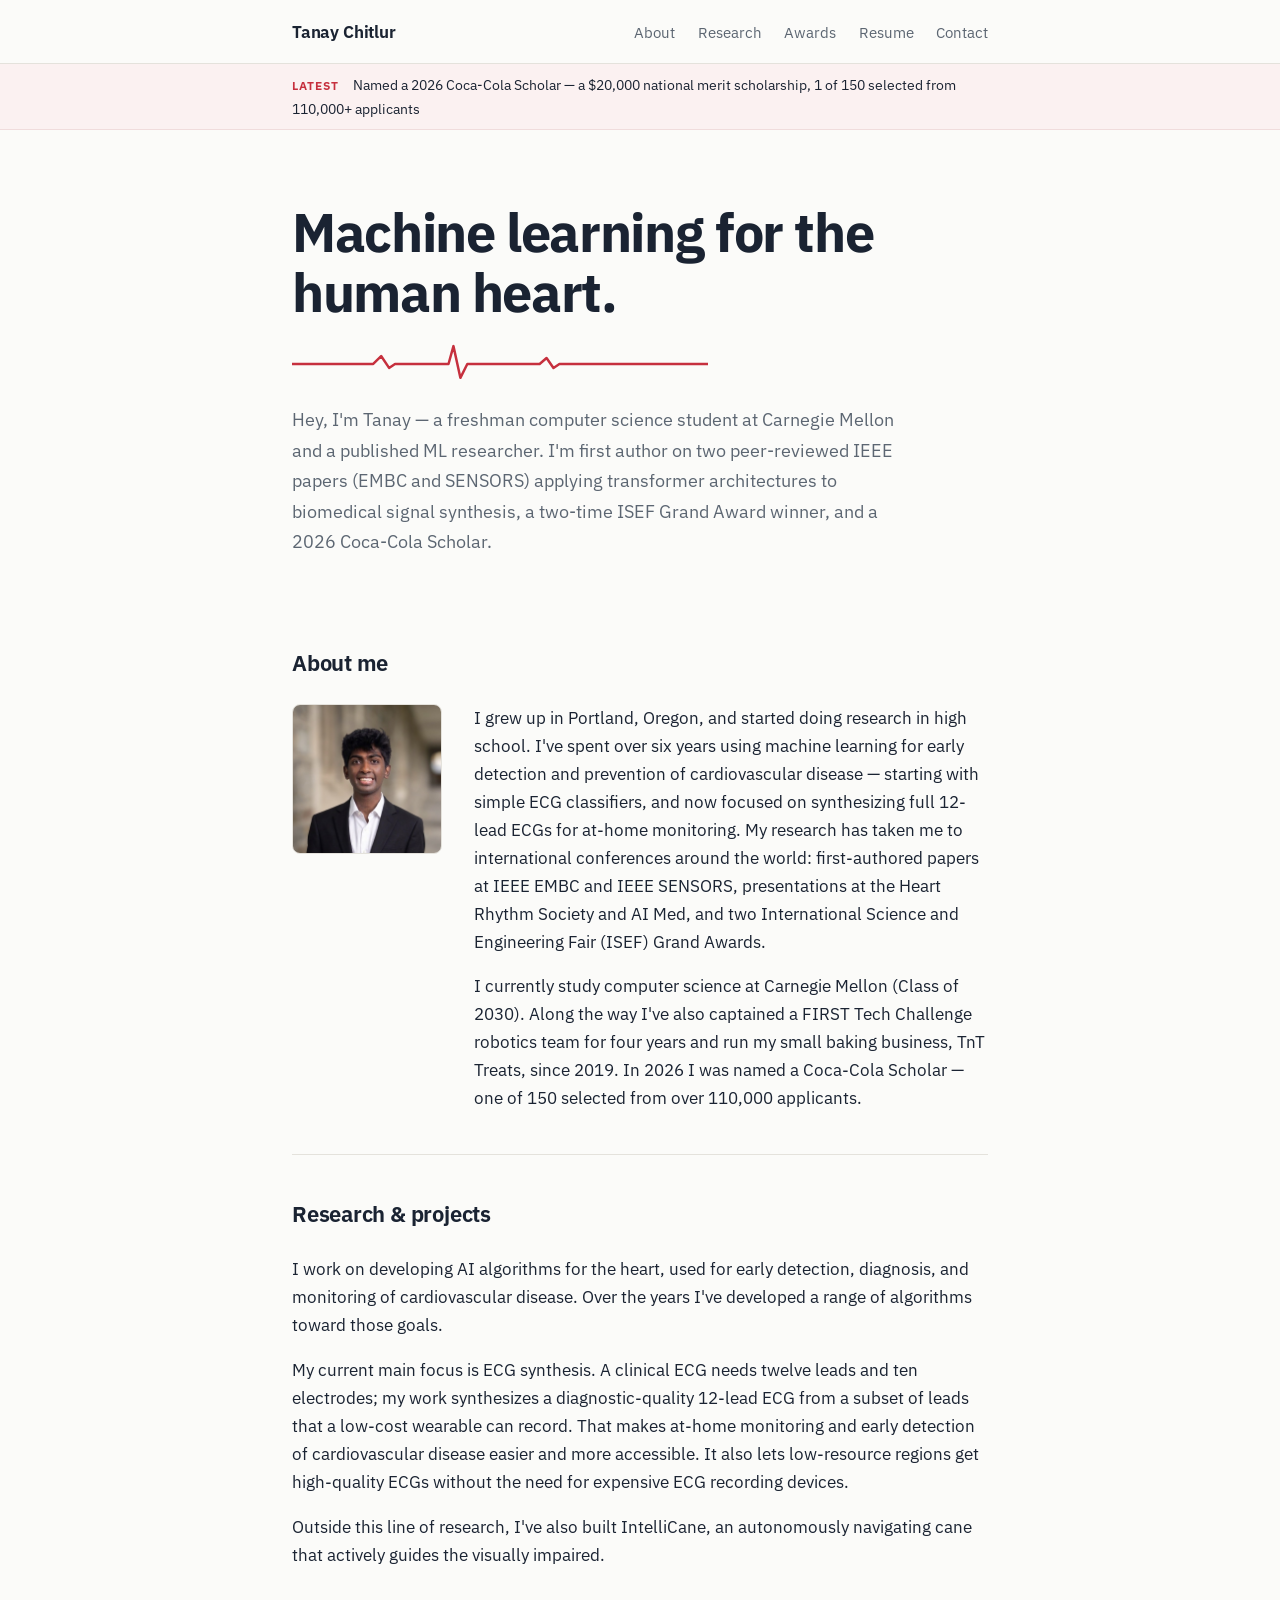
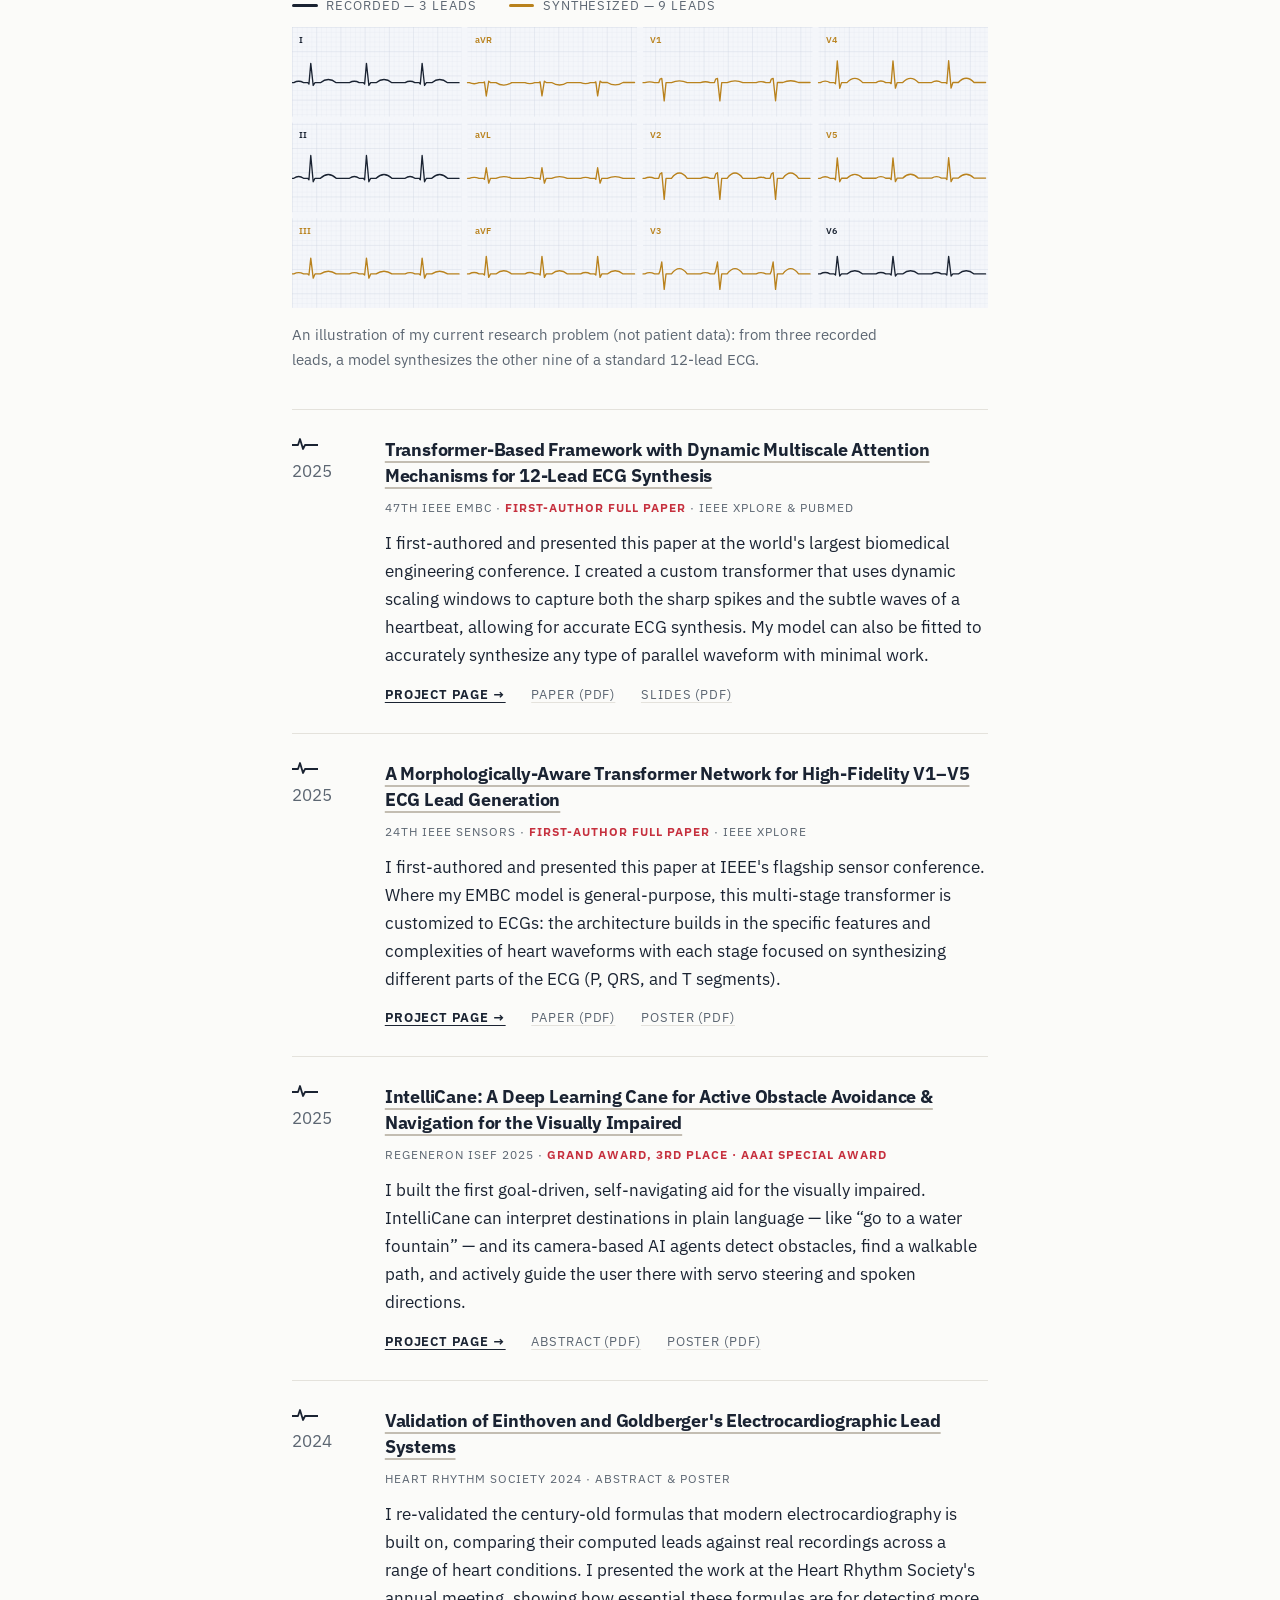
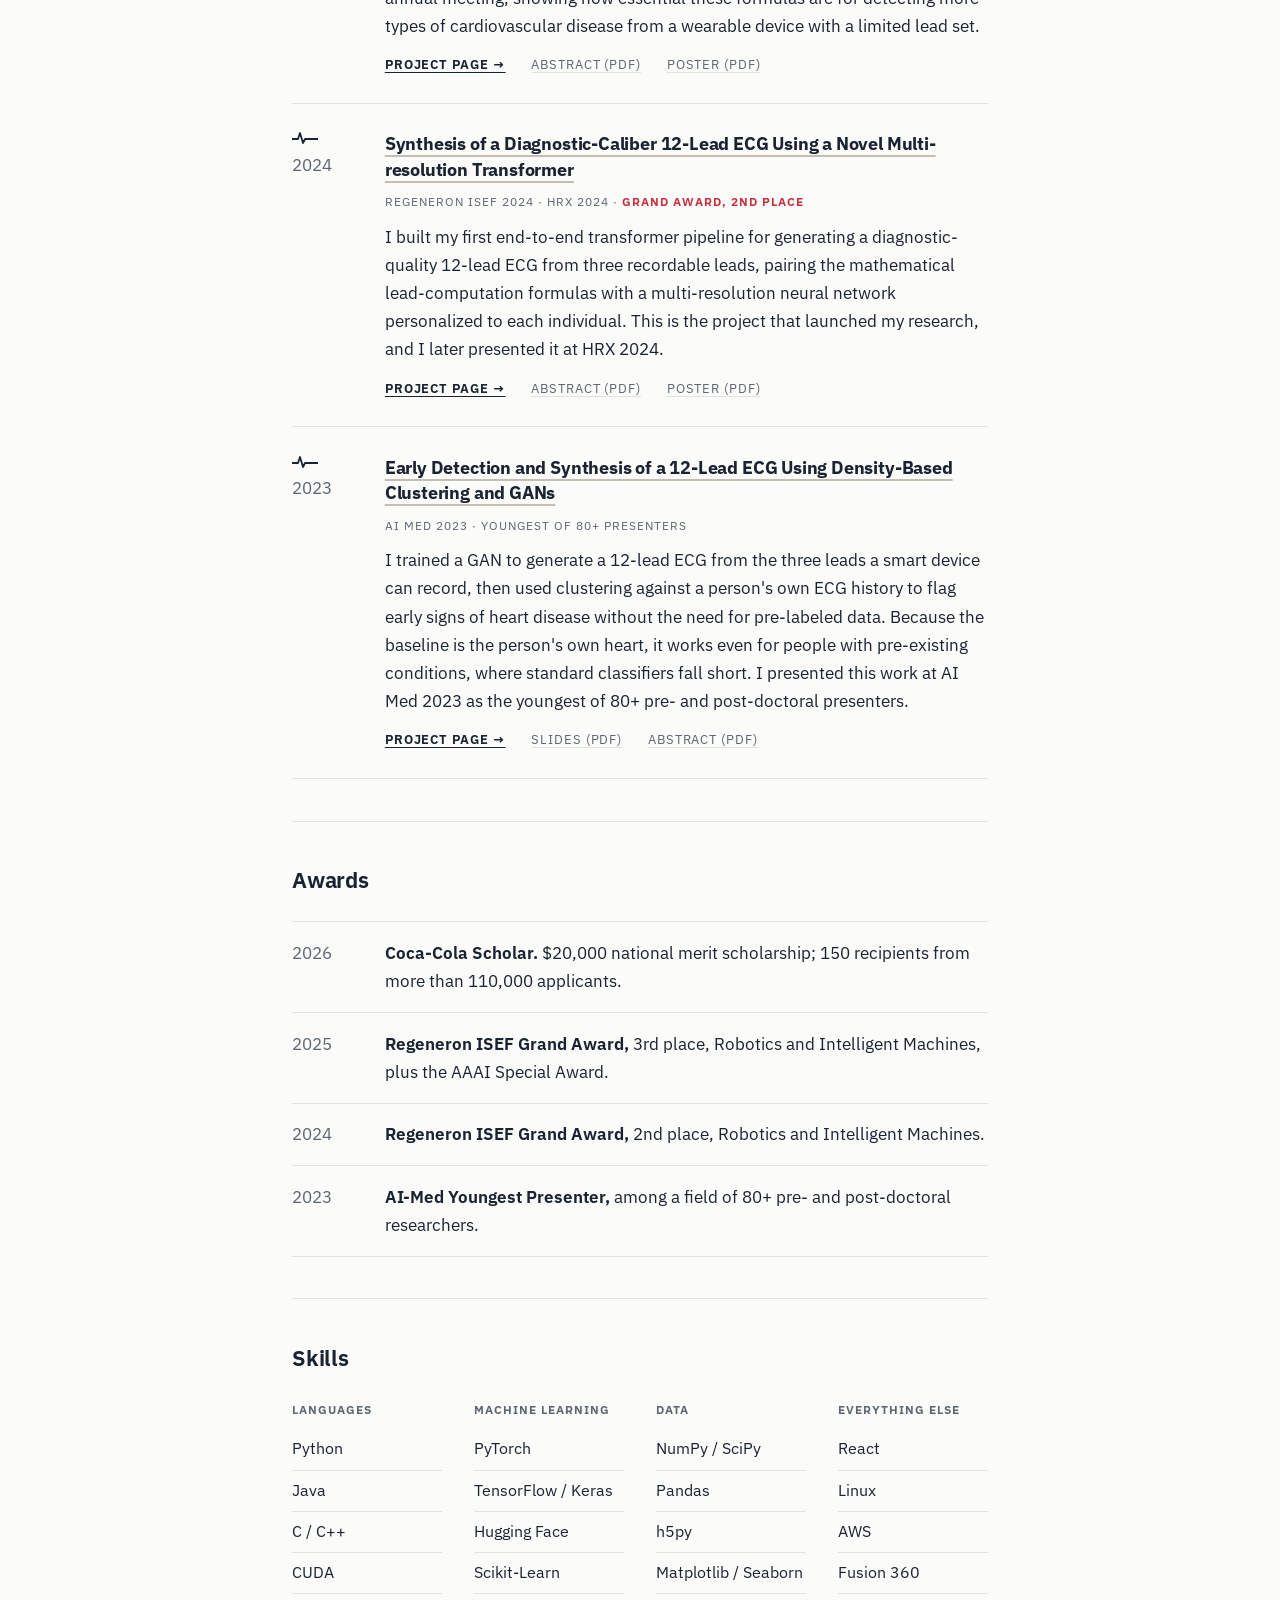
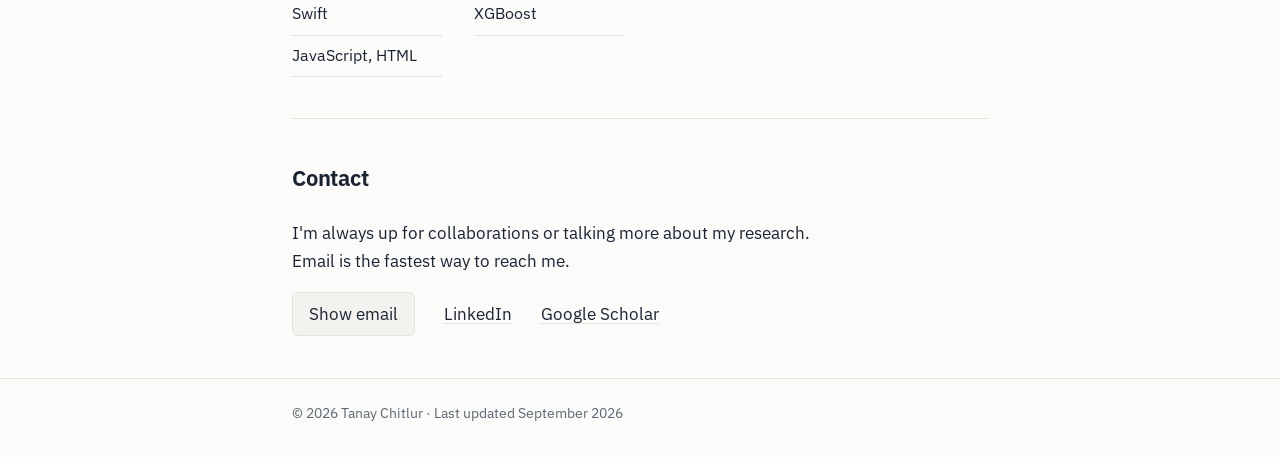
==== commit e3a7bff4: "Update index.html" ====
--- a/index.html
+++ b/index.html
@@ -12,7 +12,7 @@
 <link rel="preconnect" href="https://fonts.googleapis.com">
 <link rel="preconnect" href="https://fonts.gstatic.com" crossorigin>
 <link href="https://fonts.googleapis.com/css2?family=IBM+Plex+Sans:wght@400;600;650;700&display=swap" rel="stylesheet">
-<link rel="stylesheet" href="css/style.css">
+<link rel="stylesheet" href="css/style.css?v=6">
 </head>
 <body>
 
@@ -49,15 +49,19 @@
     <div class="about-grid">
       <img src="images/profile.jpg" alt="Portrait of Tanay Chitlur">
       <div>
-        <p>I grew up in Portland, Oregon, and started doing research in high school. I've spent over six years on machine learning heart research, starting with simple ECG classifiers and working up to synthesizing full 12-lead ECGs for at-home monitoring. That research has taken me to international conferences around the world: first-authored papers at IEEE EMBC and IEEE SENSORS, presentations at the Heart Rhythm Society and AI Med, and two ISEF Grand Awards.</p>
-        <p>Now I'm studying computer science at Carnegie Mellon (Class of 2030). Along the way I've also captained a FIRST Tech Challenge robotics team for four years and run a small dessert business, TnT Treats, since 2019. In 2026 I was named a Coca-Cola Scholar &mdash; one of 150 selected from over 110,000 applicants.</p>
+        <p>I grew up in Portland, Oregon, and started doing research in high school. I've spent over six years using machine learning for early detection and prevention of cardiovascular disease &mdash; starting with simple ECG classifiers, and now focused on synthesizing full 12-lead ECGs for at-home monitoring. My research has taken me to international conferences around the world: first-authored papers at IEEE EMBC and IEEE SENSORS, presentations at the Heart Rhythm Society and AI Med, and two International Science and Engineering Fair (ISEF) Grand Awards.</p>
+        <p>I currently study computer science at Carnegie Mellon (Class of 2030). Along the way I've also captained a FIRST Tech Challenge robotics team for four years and run my small baking business, TnT Treats, since 2019. In 2026 I was named a Coca-Cola Scholar &mdash; one of 150 selected from over 110,000 applicants.</p>
       </div>
     </div>
   </section>
 
   <section id="research">
     <h2>Research &amp; projects</h2>
-    <p>My main research focuses on ECG synthesis. A clinical ECG needs twelve leads and ten electrodes; my work synthesizes a diagnostic-quality 12-lead ECG from a subset of leads that a low-cost wearable can record. That makes at-home monitoring and early detection of cardiovascular disease easier and more accessible. It also lets low-resource regions get high-quality ECGs without the need for expensive ECG recording devices. Outside this line of research, I've also built IntelliCane, an autonomously navigating cane that actively guides the visually impaired.</p>
+    <p>I work on developing AI algorithms for the heart, used for early detection, diagnosis, and monitoring of cardiovascular disease. Over the years I've developed a range of algorithms toward those goals.</p>
+
+    <p>My current main focus is ECG synthesis. A clinical ECG needs twelve leads and ten electrodes; my work synthesizes a diagnostic-quality 12-lead ECG from a subset of leads that a low-cost wearable can record. That makes at-home monitoring and early detection of cardiovascular disease easier and more accessible. It also lets low-resource regions get high-quality ECGs without the need for expensive ECG recording devices.</p>
+
+    <p>Outside this line of research, I've also built IntelliCane, an autonomously navigating cane that actively guides the visually impaired.</p>
 
     <figure class="ecg-figure">
       <div class="ecg-legend">
@@ -66,7 +70,7 @@
       </div>
       <div class="ecg-scroll"><svg viewBox="0 0 1150 464" xmlns="http://www.w3.org/2000/svg" role="img" aria-label="A 12-lead ECG layout: leads I, II, and V6 are recorded; the other nine leads are synthesized by a model." style="width:100%;height:auto;display:block"><defs><pattern id="gsm" width="8" height="8" patternUnits="userSpaceOnUse"><path d="M 8 0 L 0 0 0 8" fill="none" stroke="#dde2ec" stroke-width="0.6"/></pattern><pattern id="gbg" width="40" height="40" patternUnits="userSpaceOnUse"><path d="M 40 0 L 0 0 0 40" fill="none" stroke="#c9d1e0" stroke-width="0.9"/></pattern></defs><rect width="1150" height="464" fill="#f4f6fa"/><rect x="0" y="0" width="280" height="148" fill="url(#gsm)"/><rect x="0" y="0" width="280" height="148" fill="url(#gbg)"/><text x="12" y="26" font-size="15" font-weight="600" fill="#1a2332">I</text><path d="M 0 92 l 3 0 q 8 -4.6 16 0 l 7 0 l 2 2.3 l 3 -34.2 l 4 36.5 l 3 -4.6 l 9 0 q 13 -10.4 26 0 l 19 0 l 3 0 q 8 -4.6 16 0 l 7 0 l 2 2.3 l 3 -34.2 l 4 36.5 l 3 -4.6 l 9 0 q 13 -10.4 26 0 l 19 0 l 3 0 q 8 -4.6 16 0 l 7 0 l 2 2.3 l 3 -34.2 l 4 36.5 l 3 -4.6 l 9 0 q 13 -10.4 26 0 l 19 0" fill="none" stroke="#1a2332" stroke-width="2.2" stroke-linecap="round" stroke-linejoin="round"/><rect x="290" y="0" width="280" height="148" fill="url(#gsm)"/><rect x="290" y="0" width="280" height="148" fill="url(#gbg)"/><text x="302" y="26" font-size="15" font-weight="600" fill="#b9821d">aVR</text><path d="M 290 92 l 3 0 q 8 3.5 16 0 l 7 0 l 2 -1.2 l 3 23.2 l 4 -24.4 l 3 2.3 l 9 0 q 13 8.1 26 0 l 19 0 l 3 0 q 8 3.5 16 0 l 7 0 l 2 -1.2 l 3 23.2 l 4 -24.4 l 3 2.3 l 9 0 q 13 8.1 26 0 l 19 0 l 3 0 q 8 3.5 16 0 l 7 0 l 2 -1.2 l 3 23.2 l 4 -24.4 l 3 2.3 l 9 0 q 13 8.1 26 0 l 19 0" fill="none" stroke="#b9821d" stroke-width="2.2" stroke-linecap="round" stroke-linejoin="round"/><rect x="580" y="0" width="280" height="148" fill="url(#gsm)"/><rect x="580" y="0" width="280" height="148" fill="url(#gbg)"/><text x="592" y="26" font-size="15" font-weight="600" fill="#b9821d">V1</text><path d="M 580 92 l 3 0 q 8 -2.9 16 0 l 7 0 l 2 -5.8 l 3 -1.2 l 4 37.1 l 3 -30.2 l 9 0 q 13 -5.8 26 0 l 19 0 l 3 0 q 8 -2.9 16 0 l 7 0 l 2 -5.8 l 3 -1.2 l 4 37.1 l 3 -30.2 l 9 0 q 13 -5.8 26 0 l 19 0 l 3 0 q 8 -2.9 16 0 l 7 0 l 2 -5.8 l 3 -1.2 l 4 37.1 l 3 -30.2 l 9 0 q 13 -5.8 26 0 l 19 0" fill="none" stroke="#b9821d" stroke-width="2.2" stroke-linecap="round" stroke-linejoin="round"/><rect x="870" y="0" width="280" height="148" fill="url(#gsm)"/><rect x="870" y="0" width="280" height="148" fill="url(#gbg)"/><text x="882" y="26" font-size="15" font-weight="600" fill="#b9821d">V4</text><path d="M 870 92 l 3 0 q 8 -5.2 16 0 l 7 0 l 2 1.7 l 3 -37.7 l 4 45.2 l 3 -9.3 l 9 0 q 13 -13.9 26 0 l 19 0 l 3 0 q 8 -5.2 16 0 l 7 0 l 2 1.7 l 3 -37.7 l 4 45.2 l 3 -9.3 l 9 0 q 13 -13.9 26 0 l 19 0 l 3 0 q 8 -5.2 16 0 l 7 0 l 2 1.7 l 3 -37.7 l 4 45.2 l 3 -9.3 l 9 0 q 13 -13.9 26 0 l 19 0" fill="none" stroke="#b9821d" stroke-width="2.2" stroke-linecap="round" stroke-linejoin="round"/><rect x="0" y="158" width="280" height="148" fill="url(#gsm)"/><rect x="0" y="158" width="280" height="148" fill="url(#gbg)"/><text x="12" y="184" font-size="15" font-weight="600" fill="#1a2332">II</text><path d="M 0 250 l 3 0 q 8 -5.8 16 0 l 7 0 l 2 2.3 l 3 -40.0 l 4 43.5 l 3 -5.8 l 9 0 q 13 -12.8 26 0 l 19 0 l 3 0 q 8 -5.8 16 0 l 7 0 l 2 2.3 l 3 -40.0 l 4 43.5 l 3 -5.8 l 9 0 q 13 -12.8 26 0 l 19 0 l 3 0 q 8 -5.8 16 0 l 7 0 l 2 2.3 l 3 -40.0 l 4 43.5 l 3 -5.8 l 9 0 q 13 -12.8 26 0 l 19 0" fill="none" stroke="#1a2332" stroke-width="2.2" stroke-linecap="round" stroke-linejoin="round"/><rect x="290" y="158" width="280" height="148" fill="url(#gsm)"/><rect x="290" y="158" width="280" height="148" fill="url(#gbg)"/><text x="302" y="184" font-size="15" font-weight="600" fill="#b9821d">aVL</text><path d="M 290 250 l 3 0 q 8 -2.9 16 0 l 7 0 l 2 1.7 l 3 -19.1 l 4 25.5 l 3 -8.1 l 9 0 q 13 -5.8 26 0 l 19 0 l 3 0 q 8 -2.9 16 0 l 7 0 l 2 1.7 l 3 -19.1 l 4 25.5 l 3 -8.1 l 9 0 q 13 -5.8 26 0 l 19 0 l 3 0 q 8 -2.9 16 0 l 7 0 l 2 1.7 l 3 -19.1 l 4 25.5 l 3 -8.1 l 9 0 q 13 -5.8 26 0 l 19 0" fill="none" stroke="#b9821d" stroke-width="2.2" stroke-linecap="round" stroke-linejoin="round"/><rect x="580" y="158" width="280" height="148" fill="url(#gsm)"/><rect x="580" y="158" width="280" height="148" fill="url(#gbg)"/><text x="592" y="184" font-size="15" font-weight="600" fill="#b9821d">V2</text><path d="M 580 250 l 3 0 q 8 -3.5 16 0 l 7 0 l 2 -7.0 l 3 -2.3 l 4 44.1 l 3 -34.8 l 9 0 q 13 -17.4 26 0 l 19 0 l 3 0 q 8 -3.5 16 0 l 7 0 l 2 -7.0 l 3 -2.3 l 4 44.1 l 3 -34.8 l 9 0 q 13 -17.4 26 0 l 19 0 l 3 0 q 8 -3.5 16 0 l 7 0 l 2 -7.0 l 3 -2.3 l 4 44.1 l 3 -34.8 l 9 0 q 13 -17.4 26 0 l 19 0" fill="none" stroke="#b9821d" stroke-width="2.2" stroke-linecap="round" stroke-linejoin="round"/><rect x="870" y="158" width="280" height="148" fill="url(#gsm)"/><rect x="870" y="158" width="280" height="148" fill="url(#gbg)"/><text x="882" y="184" font-size="15" font-weight="600" fill="#b9821d">V5</text><path d="M 870 250 l 3 0 q 8 -5.2 16 0 l 7 0 l 2 2.3 l 3 -36.0 l 4 39.4 l 3 -5.8 l 9 0 q 13 -12.8 26 0 l 19 0 l 3 0 q 8 -5.2 16 0 l 7 0 l 2 2.3 l 3 -36.0 l 4 39.4 l 3 -5.8 l 9 0 q 13 -12.8 26 0 l 19 0 l 3 0 q 8 -5.2 16 0 l 7 0 l 2 2.3 l 3 -36.0 l 4 39.4 l 3 -5.8 l 9 0 q 13 -12.8 26 0 l 19 0" fill="none" stroke="#b9821d" stroke-width="2.2" stroke-linecap="round" stroke-linejoin="round"/><rect x="0" y="316" width="280" height="148" fill="url(#gsm)"/><rect x="0" y="316" width="280" height="148" fill="url(#gbg)"/><text x="12" y="342" font-size="15" font-weight="600" fill="#b9821d">III</text><path d="M 0 408 l 3 0 q 8 -4.1 16 0 l 7 0 l 2 1.7 l 3 -27.8 l 4 33.1 l 3 -7.0 l 9 0 q 13 -8.7 26 0 l 19 0 l 3 0 q 8 -4.1 16 0 l 7 0 l 2 1.7 l 3 -27.8 l 4 33.1 l 3 -7.0 l 9 0 q 13 -8.7 26 0 l 19 0 l 3 0 q 8 -4.1 16 0 l 7 0 l 2 1.7 l 3 -27.8 l 4 33.1 l 3 -7.0 l 9 0 q 13 -8.7 26 0 l 19 0" fill="none" stroke="#b9821d" stroke-width="2.2" stroke-linecap="round" stroke-linejoin="round"/><rect x="290" y="316" width="280" height="148" fill="url(#gsm)"/><rect x="290" y="316" width="280" height="148" fill="url(#gbg)"/><text x="302" y="342" font-size="15" font-weight="600" fill="#b9821d">aVF</text><path d="M 290 408 l 3 0 q 8 -4.6 16 0 l 7 0 l 2 1.7 l 3 -30.7 l 4 34.8 l 3 -5.8 l 9 0 q 13 -10.4 26 0 l 19 0 l 3 0 q 8 -4.6 16 0 l 7 0 l 2 1.7 l 3 -30.7 l 4 34.8 l 3 -5.8 l 9 0 q 13 -10.4 26 0 l 19 0 l 3 0 q 8 -4.6 16 0 l 7 0 l 2 1.7 l 3 -30.7 l 4 34.8 l 3 -5.8 l 9 0 q 13 -10.4 26 0 l 19 0" fill="none" stroke="#b9821d" stroke-width="2.2" stroke-linecap="round" stroke-linejoin="round"/><rect x="580" y="316" width="280" height="148" fill="url(#gsm)"/><rect x="580" y="316" width="280" height="148" fill="url(#gbg)"/><text x="592" y="342" font-size="15" font-weight="600" fill="#b9821d">V3</text><path d="M 580 408 l 3 0 q 8 -4.1 16 0 l 7 0 l 2 -4.6 l 3 -15.1 l 4 45.2 l 3 -25.5 l 9 0 q 13 -17.4 26 0 l 19 0 l 3 0 q 8 -4.1 16 0 l 7 0 l 2 -4.6 l 3 -15.1 l 4 45.2 l 3 -25.5 l 9 0 q 13 -17.4 26 0 l 19 0 l 3 0 q 8 -4.1 16 0 l 7 0 l 2 -4.6 l 3 -15.1 l 4 45.2 l 3 -25.5 l 9 0 q 13 -17.4 26 0 l 19 0" fill="none" stroke="#b9821d" stroke-width="2.2" stroke-linecap="round" stroke-linejoin="round"/><rect x="870" y="316" width="280" height="148" fill="url(#gsm)"/><rect x="870" y="316" width="280" height="148" fill="url(#gbg)"/><text x="882" y="342" font-size="15" font-weight="600" fill="#1a2332">V6</text><path d="M 870 408 l 3 0 q 8 -4.6 16 0 l 7 0 l 2 1.7 l 3 -30.7 l 4 32.5 l 3 -3.5 l 9 0 q 13 -10.4 26 0 l 19 0 l 3 0 q 8 -4.6 16 0 l 7 0 l 2 1.7 l 3 -30.7 l 4 32.5 l 3 -3.5 l 9 0 q 13 -10.4 26 0 l 19 0 l 3 0 q 8 -4.6 16 0 l 7 0 l 2 1.7 l 3 -30.7 l 4 32.5 l 3 -3.5 l 9 0 q 13 -10.4 26 0 l 19 0" fill="none" stroke="#1a2332" stroke-width="2.2" stroke-linecap="round" stroke-linejoin="round"/></svg></div>
       <span class="scroll-hint">Swipe to see all 12 leads &#8594;</span>
-      <figcaption>An illustration of the problem my research works on (not patient data): from three recorded leads, a model synthesizes the other nine of a standard 12-lead ECG.</figcaption>
+      <figcaption>An illustration of my current research problem (not patient data): from three recorded leads, a model synthesizes the other nine of a standard 12-lead ECG.</figcaption>
     </figure>
 
     <ol class="pubs">
@@ -210,7 +214,7 @@
 
   <section id="contact">
     <h2>Contact</h2>
-    <p>I'm always up for talking more about my research and collaborations. Email is the fastest way to reach me.</p>
+    <p>I'm always up for collaborations or talking more about my research. Email is the fastest way to reach me.</p>
     <div class="contact-links">
       <button class="reveal" id="email-btn" type="button">Show email</button>
       <a href="https://www.linkedin.com/in/tanay-chitlur" target="_blank" rel="noopener">LinkedIn</a>
--- a/css/style.css
+++ b/css/style.css
@@ -324,3 +324,12 @@
   .pub-links { gap: 0.4rem 1.2rem; }
   .project-head { padding-top: 2.2rem; }
 }
+
+/* --- v6: clickable-title affordance --- */
+a.pub-title {
+  text-decoration: underline;
+  text-decoration-color: #c3bdb2;
+  text-decoration-thickness: 1.5px;
+  text-underline-offset: 5px;
+}
+a.pub-title:hover { text-decoration-color: var(--crimson); }
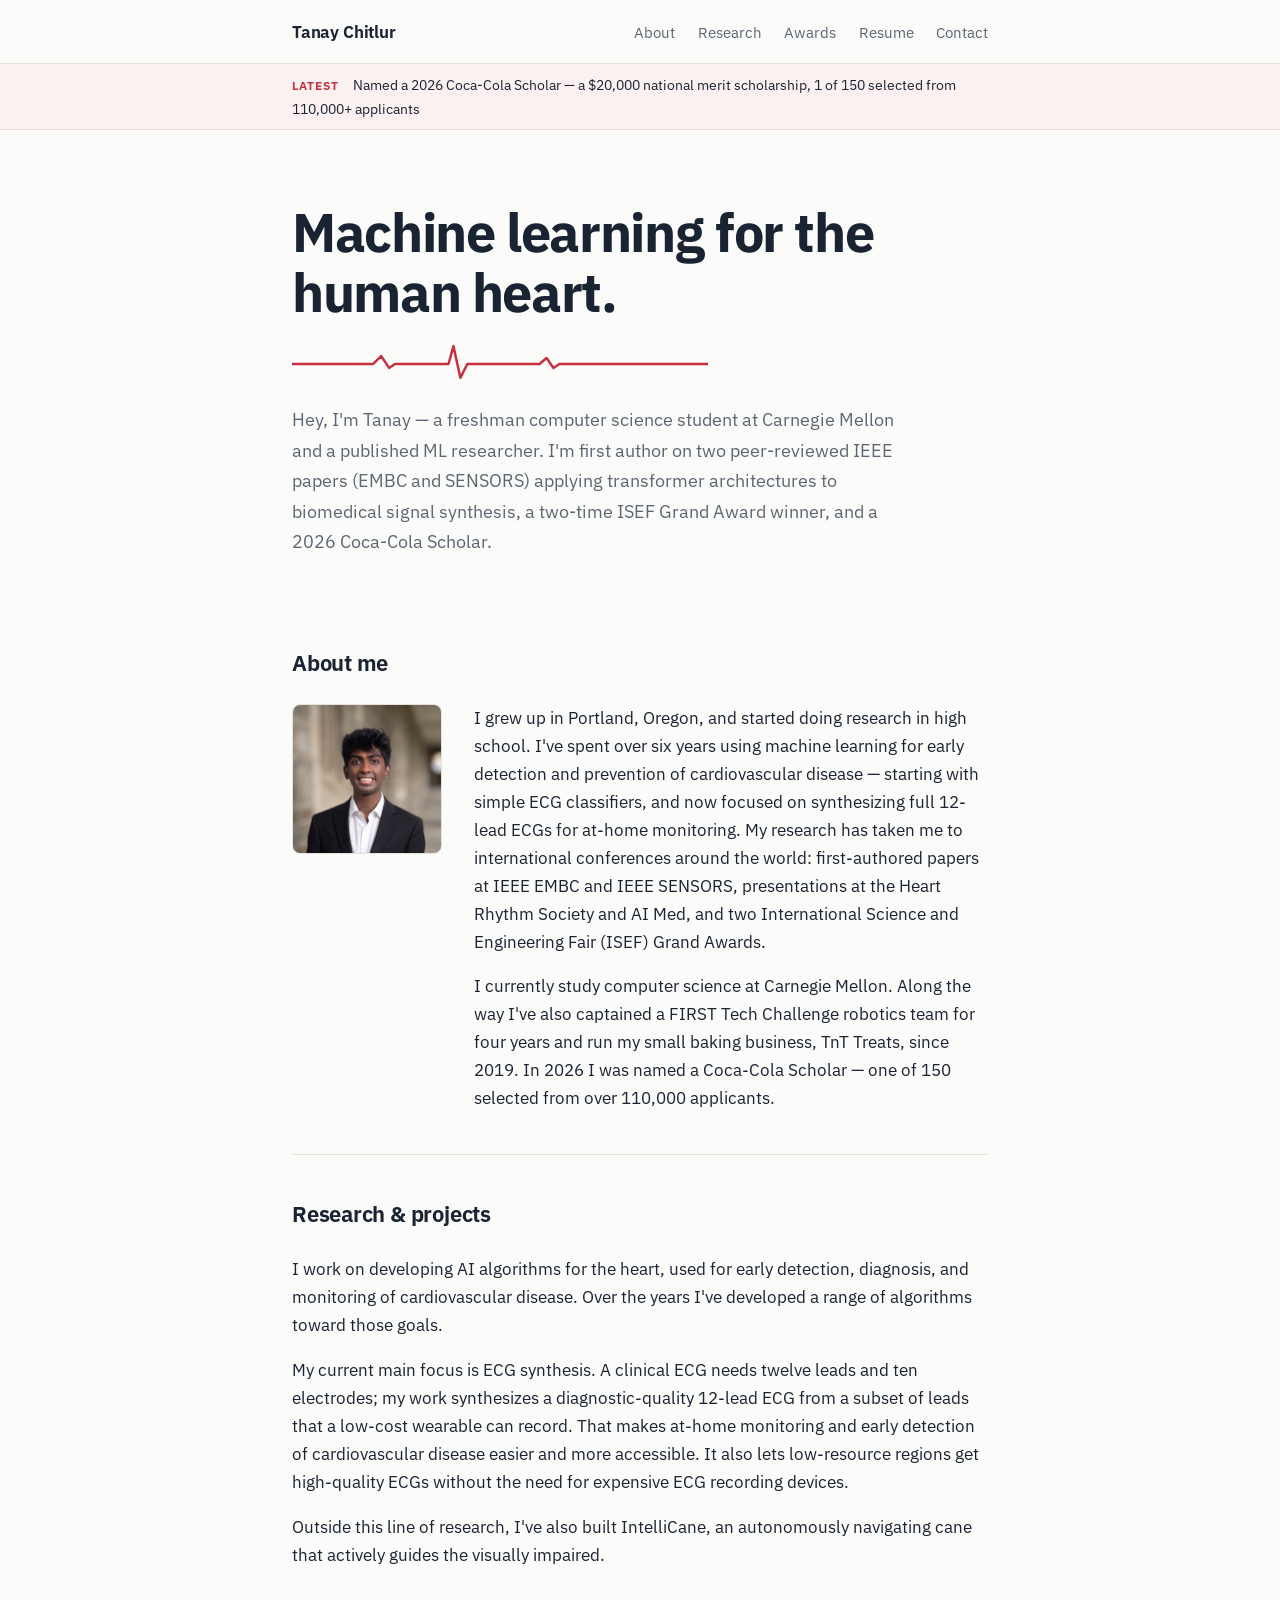
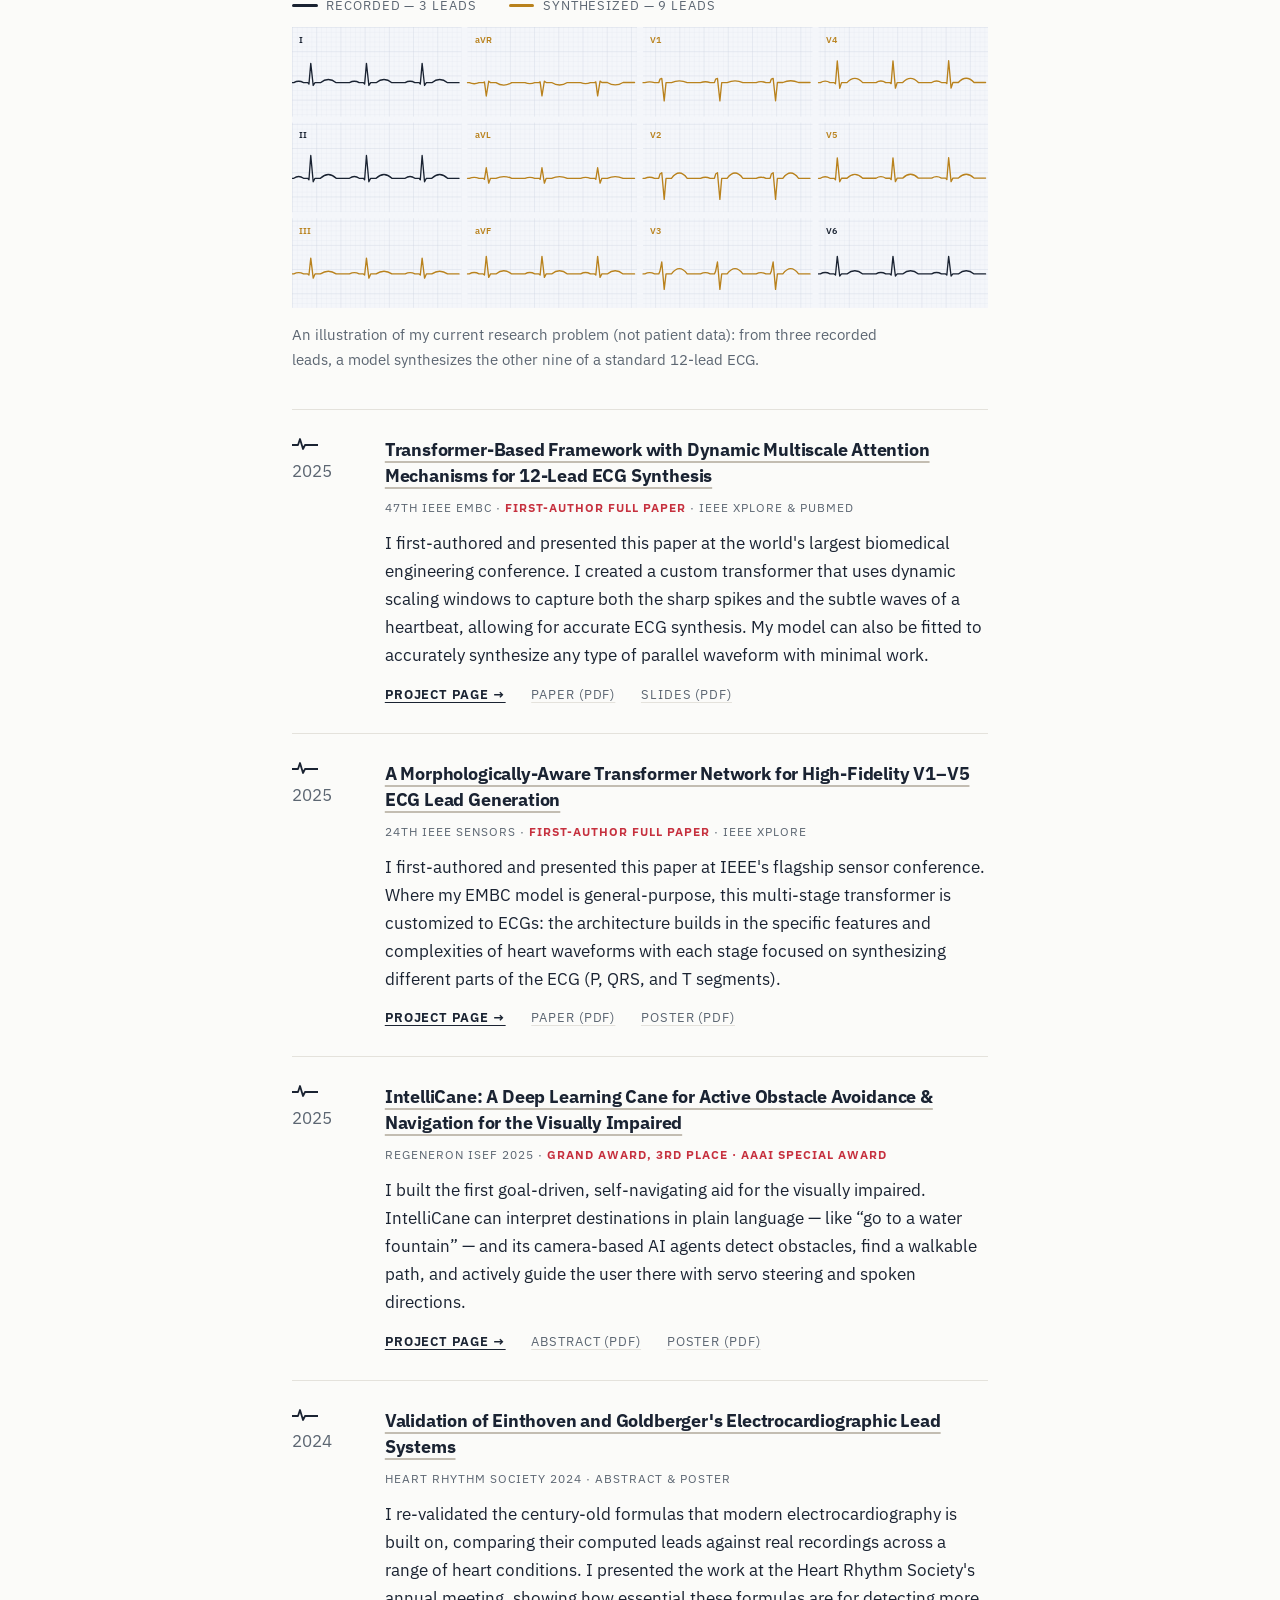
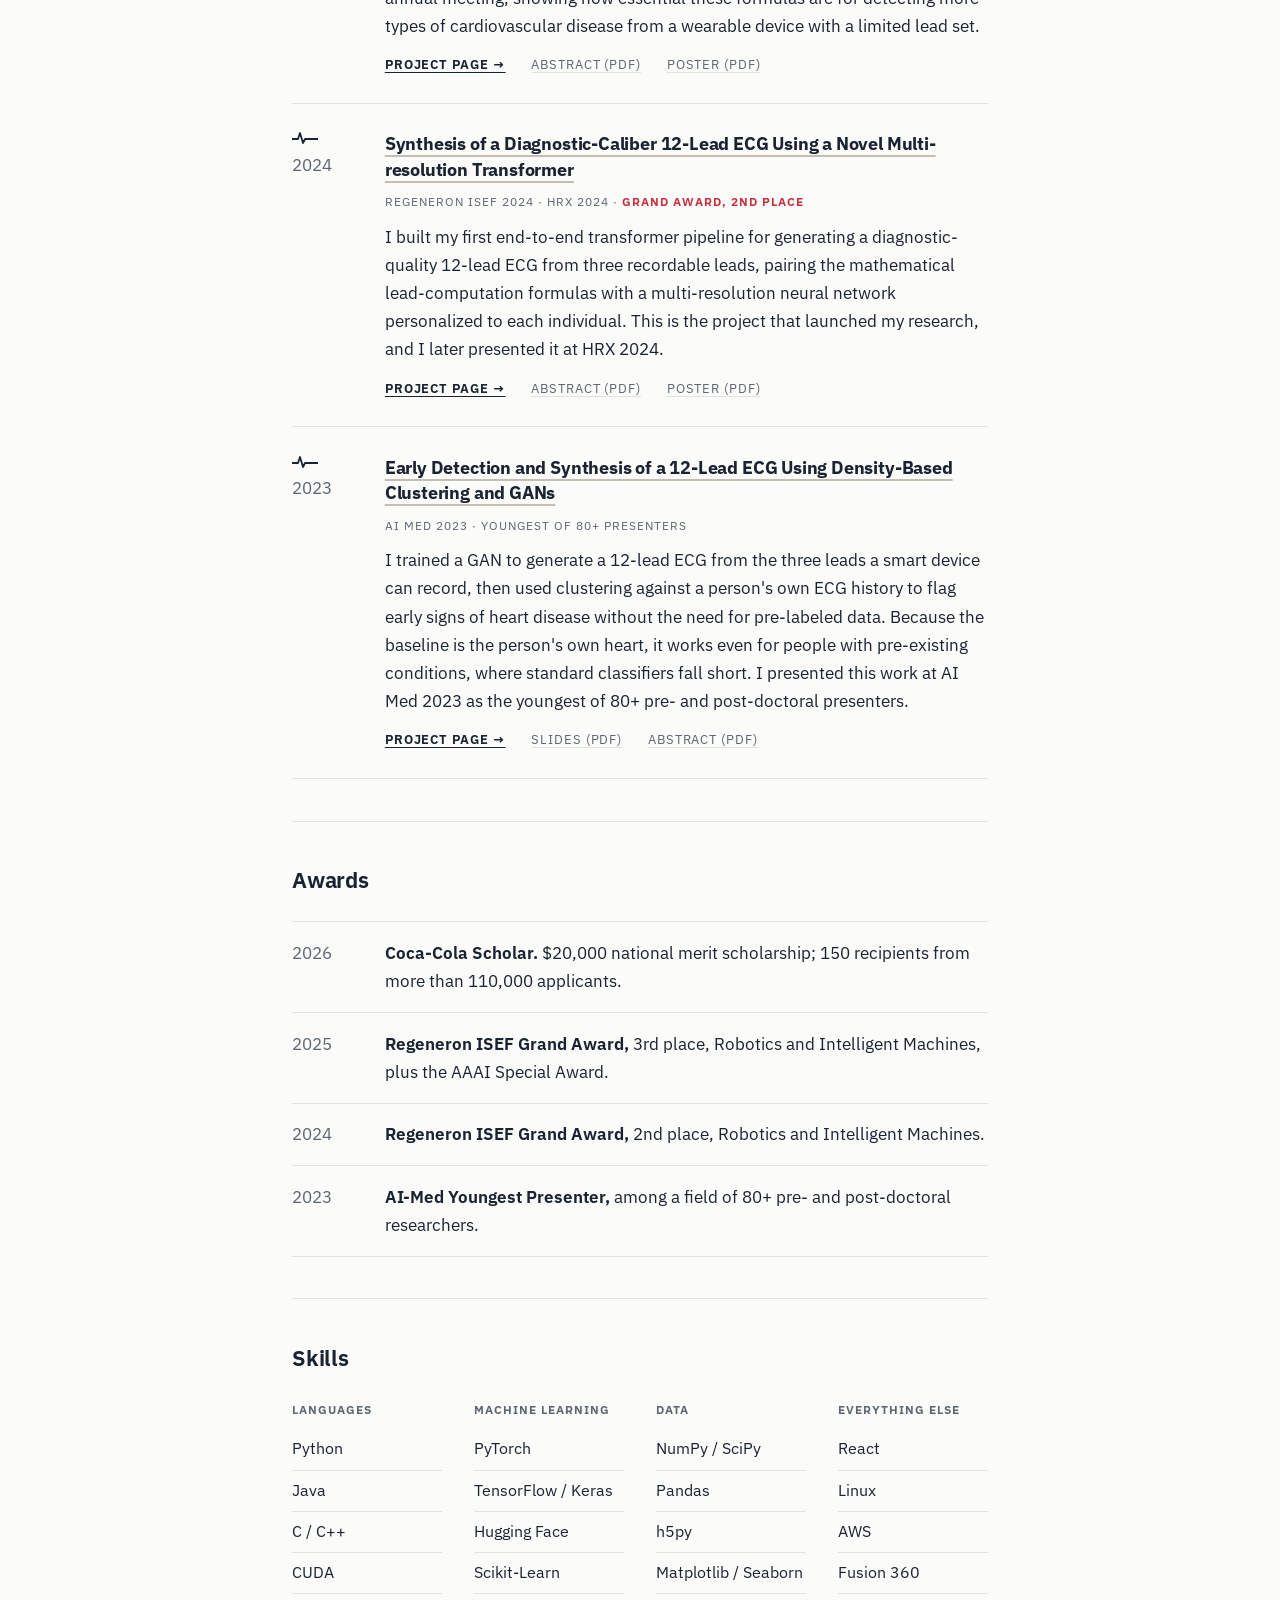
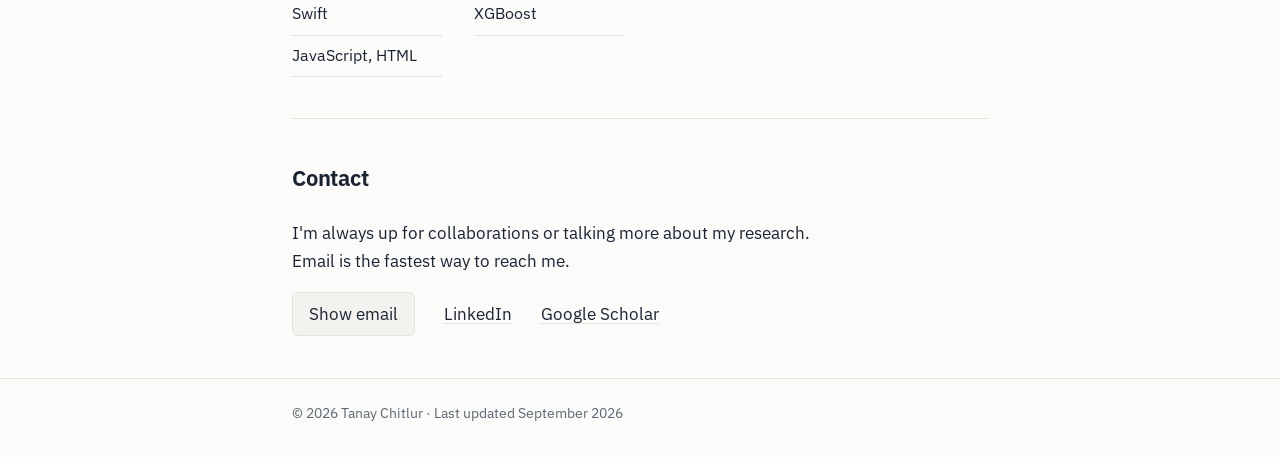
==== commit f77c0654: "Update index.html" ====
--- a/index.html
+++ b/index.html
@@ -50,7 +50,7 @@
       <img src="images/profile.jpg" alt="Portrait of Tanay Chitlur">
       <div>
         <p>I grew up in Portland, Oregon, and started doing research in high school. I've spent over six years using machine learning for early detection and prevention of cardiovascular disease &mdash; starting with simple ECG classifiers, and now focused on synthesizing full 12-lead ECGs for at-home monitoring. My research has taken me to international conferences around the world: first-authored papers at IEEE EMBC and IEEE SENSORS, presentations at the Heart Rhythm Society and AI Med, and two International Science and Engineering Fair (ISEF) Grand Awards.</p>
-        <p>I currently study computer science at Carnegie Mellon (Class of 2030). Along the way I've also captained a FIRST Tech Challenge robotics team for four years and run my small baking business, TnT Treats, since 2019. In 2026 I was named a Coca-Cola Scholar &mdash; one of 150 selected from over 110,000 applicants.</p>
+        <p>I currently study computer science at Carnegie Mellon. Along the way I've also captained a FIRST Tech Challenge robotics team for four years and run my small baking business, TnT Treats, since 2019. In 2026 I was named a Coca-Cola Scholar &mdash; one of 150 selected from over 110,000 applicants.</p>
       </div>
     </div>
   </section>
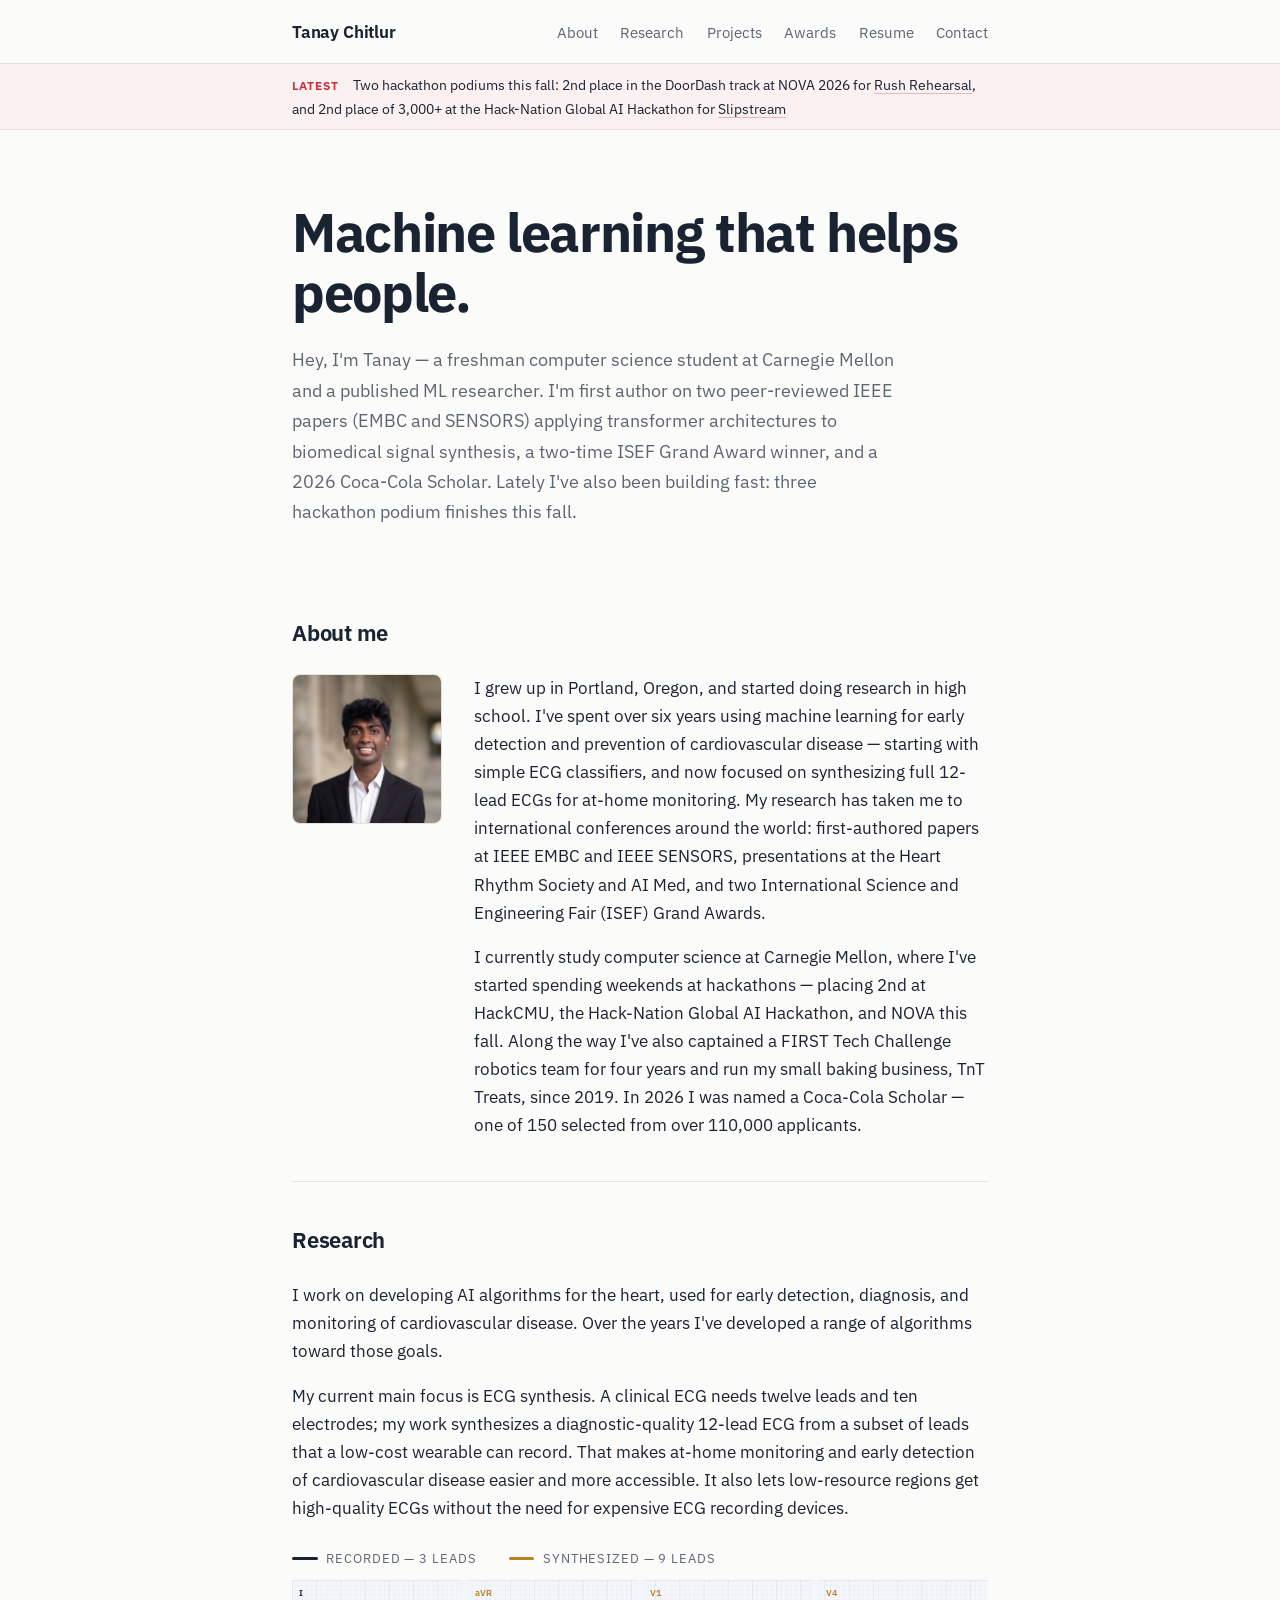
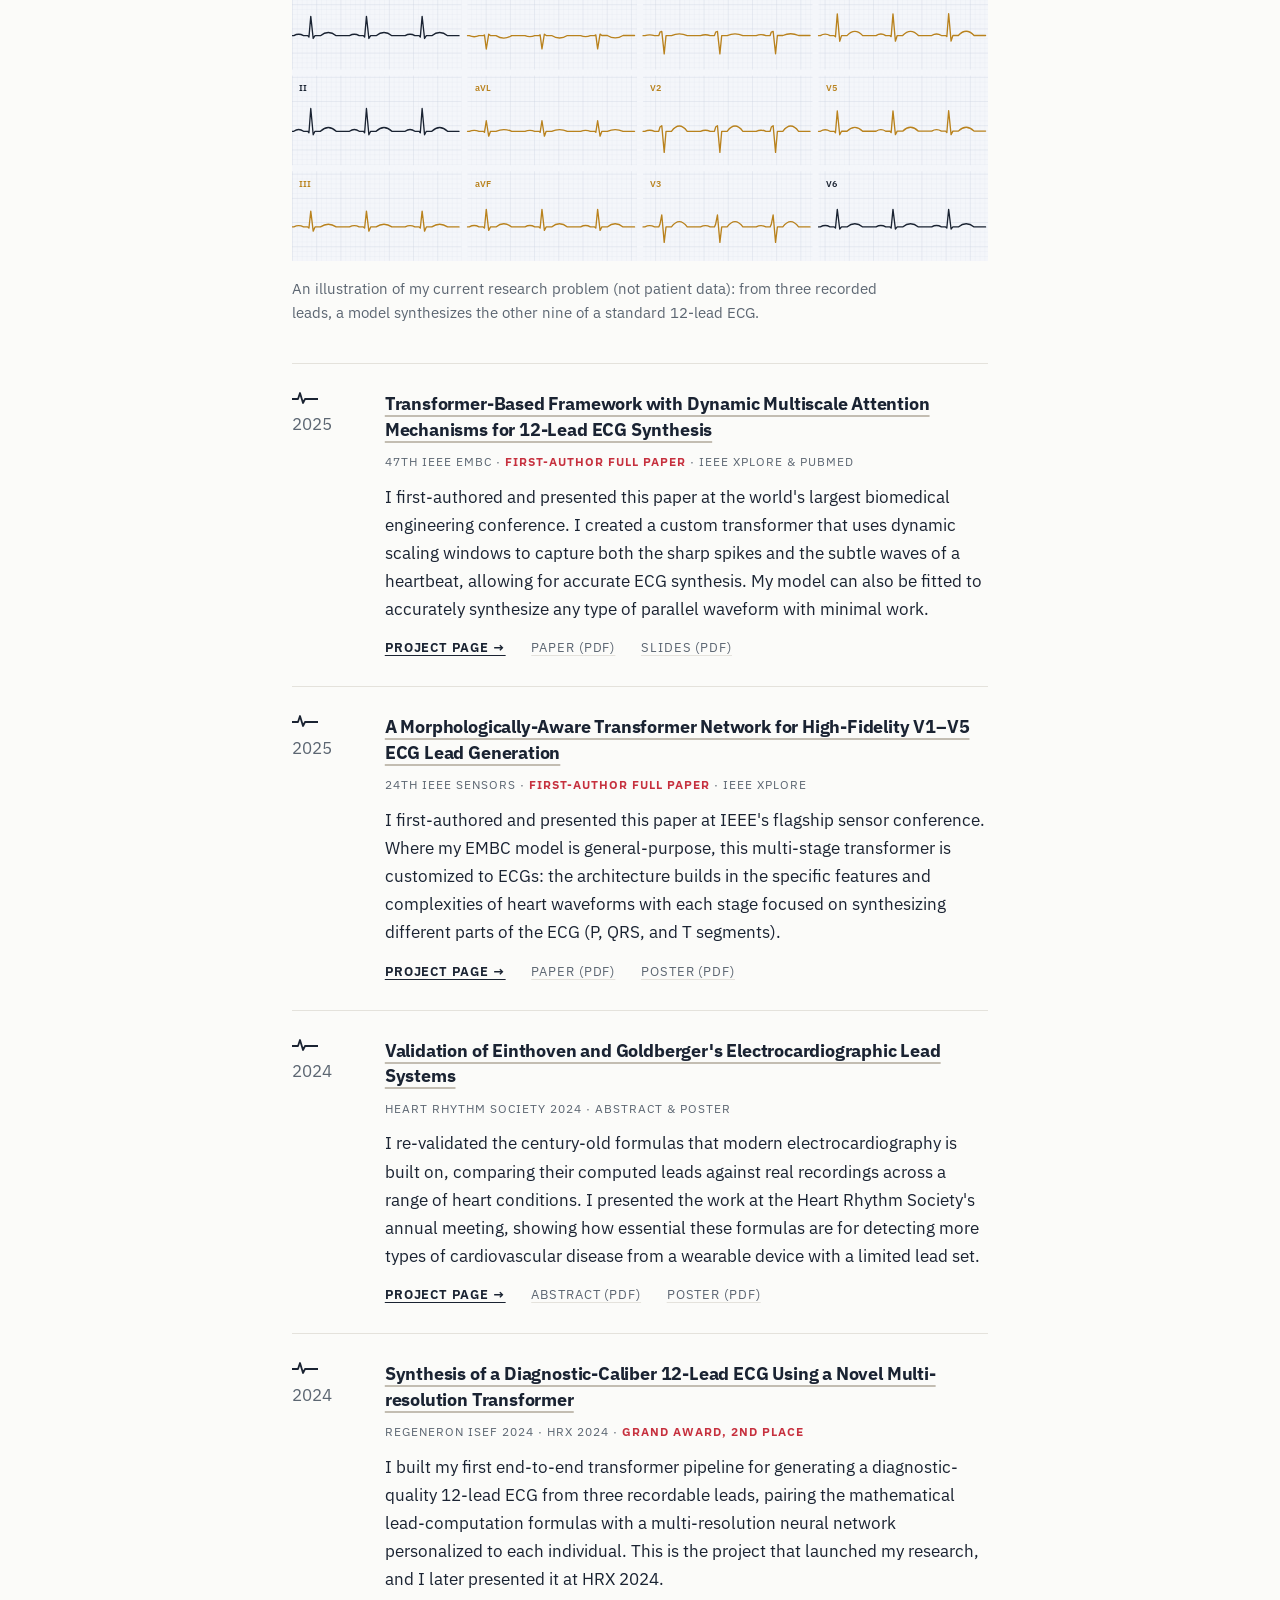
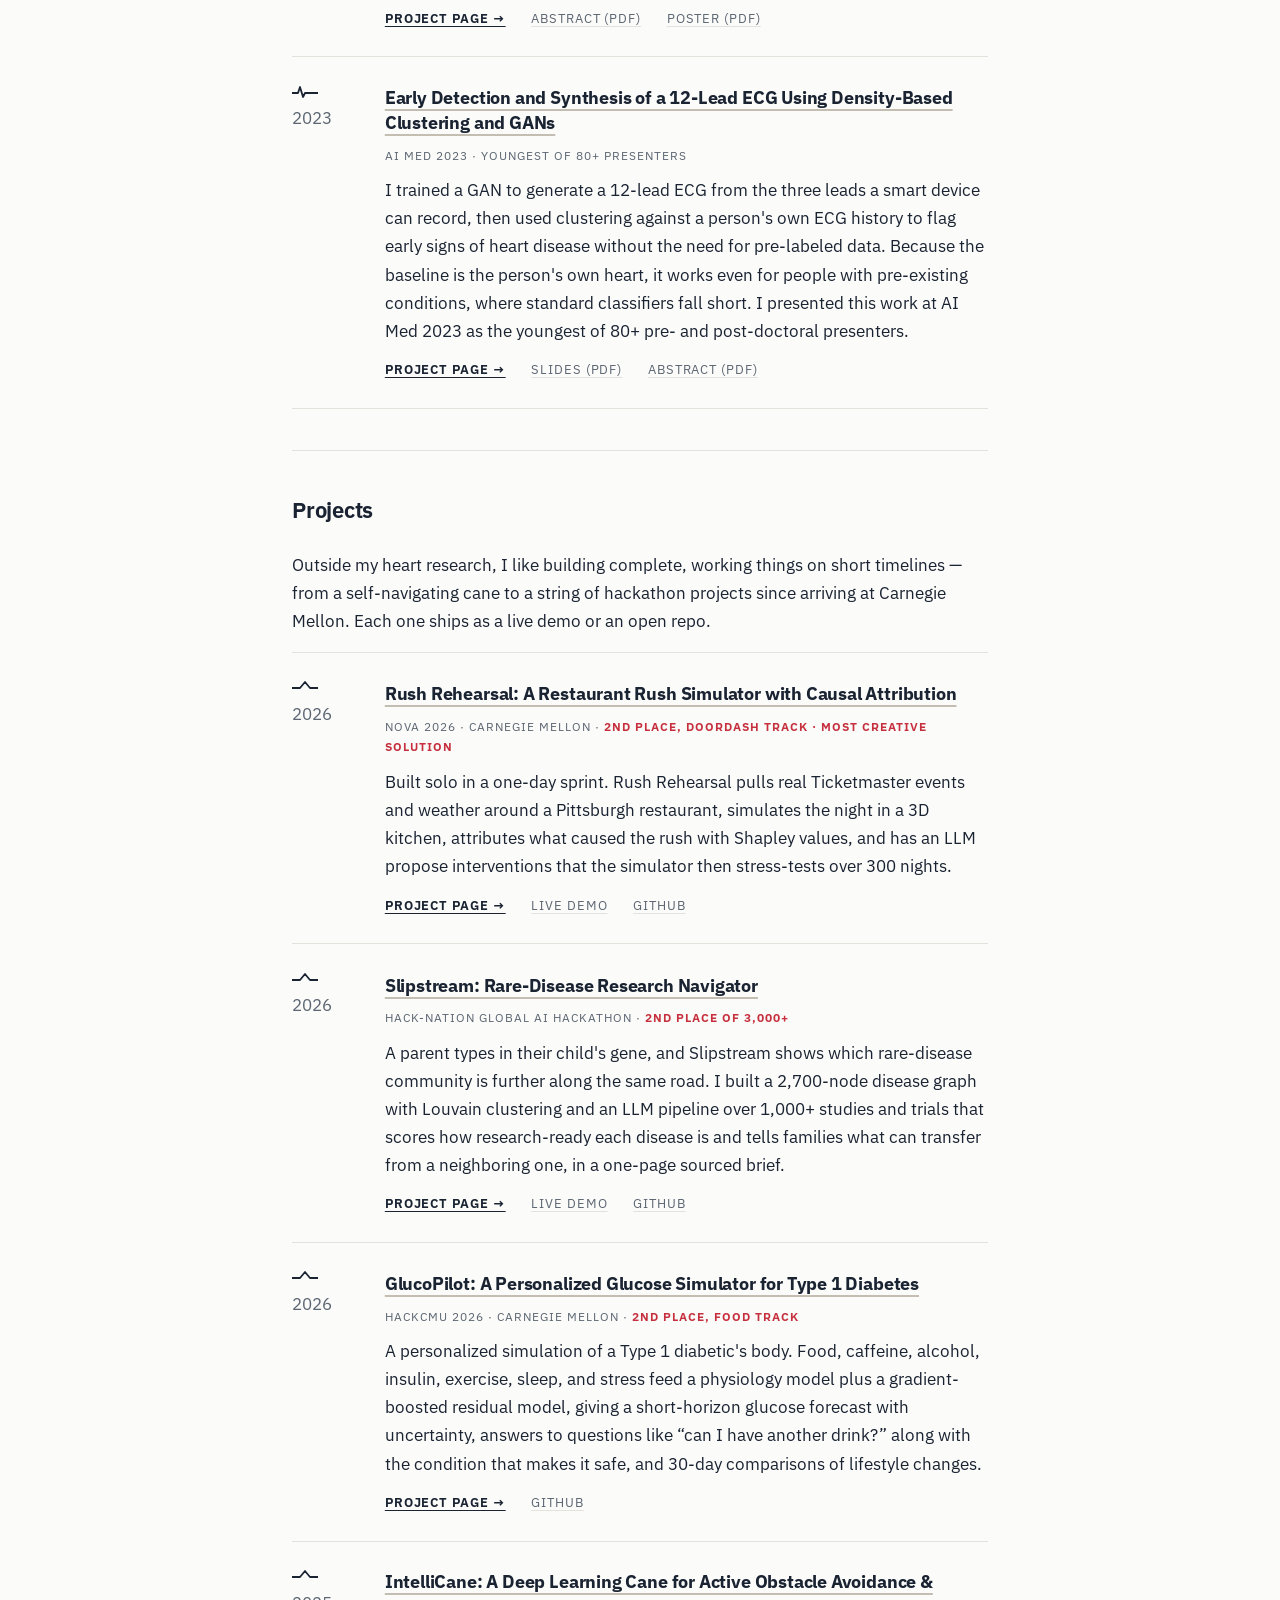
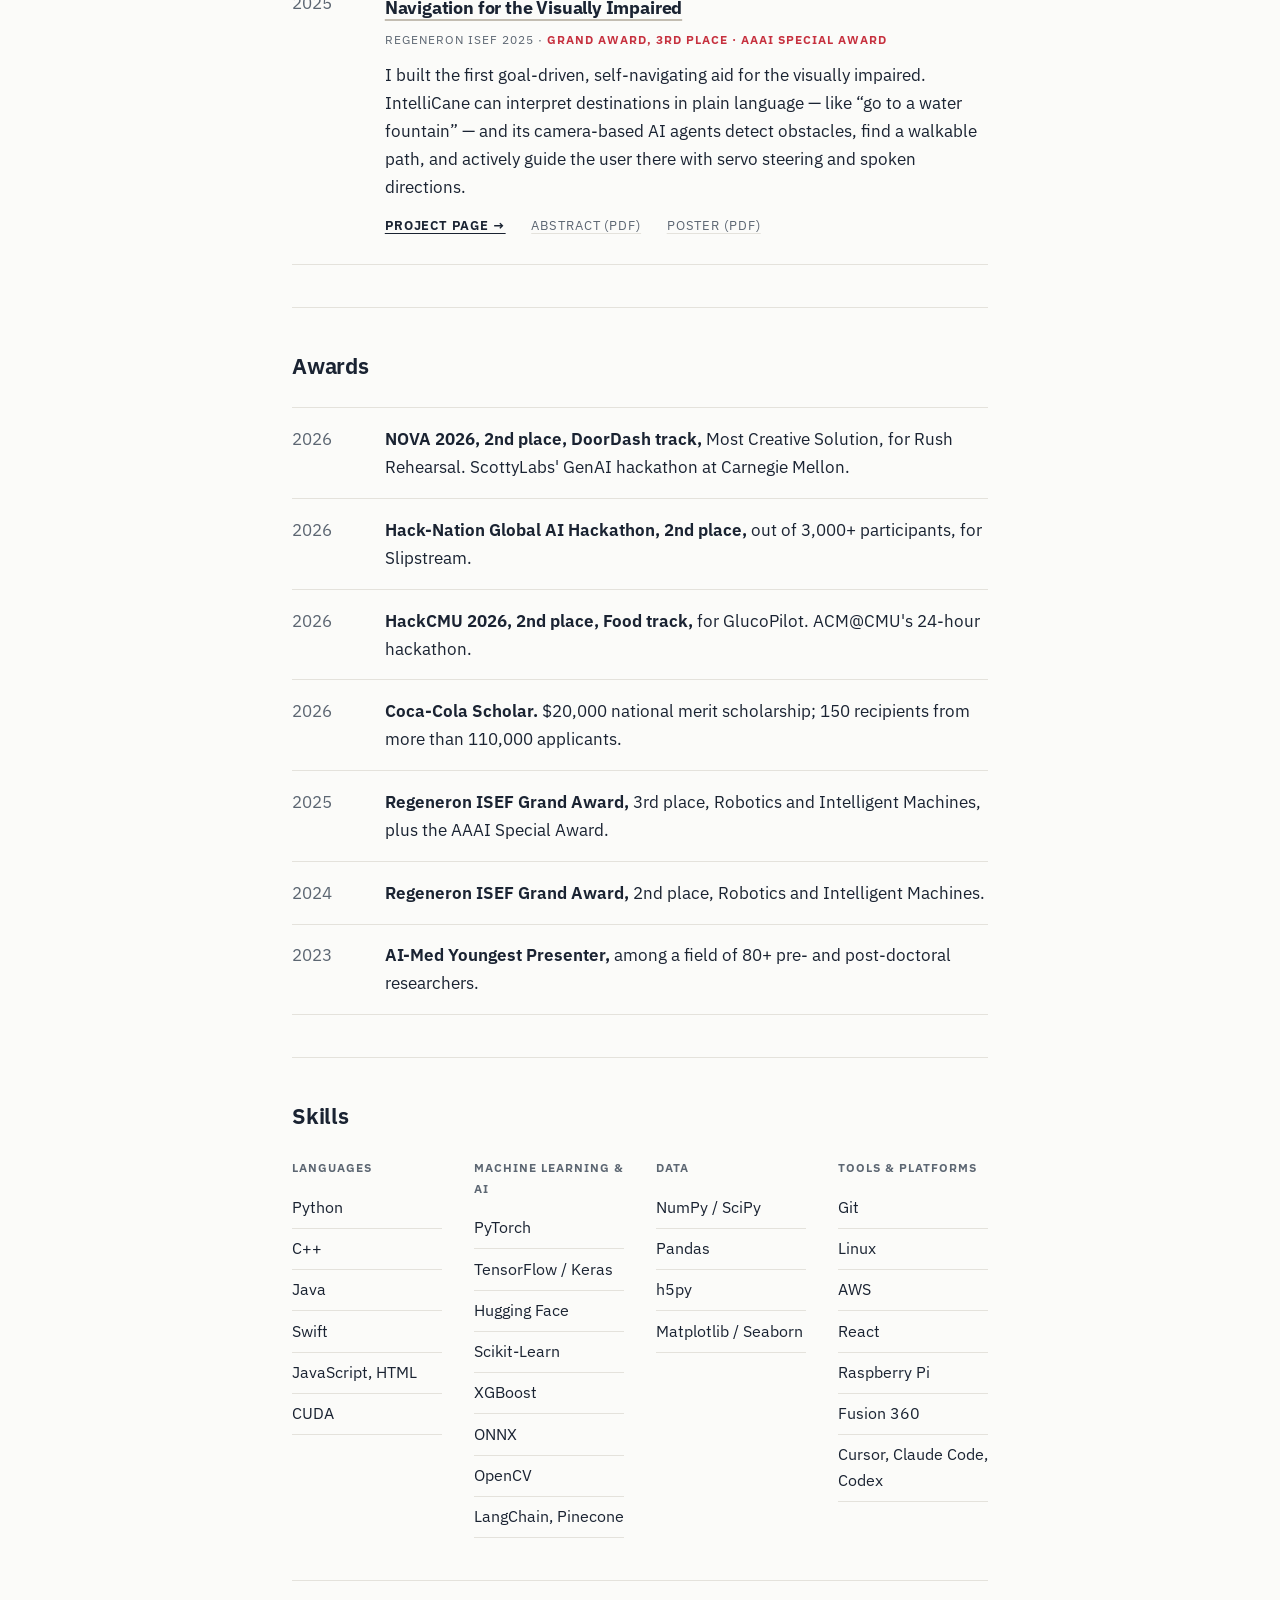
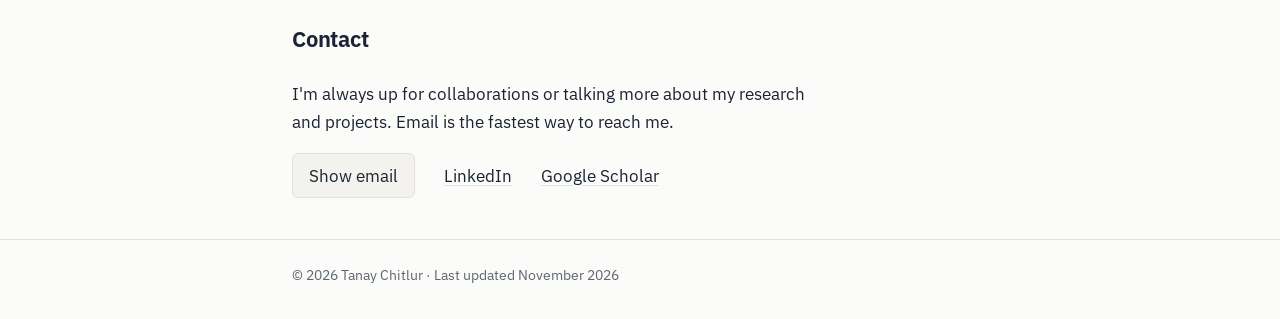
==== commit f64571a4: "Split research and projects, add three 2026 hackathon projects - New Projects section with timeline " ====
--- a/index.html
+++ b/index.html
@@ -4,7 +4,7 @@
 <meta charset="utf-8">
 <meta name="viewport" content="width=device-width, initial-scale=1">
 <title>Tanay Chitlur — ML researcher & CS student</title>
-<meta name="description" content="Tanay Chitlur is a Carnegie Mellon computer science student and published machine learning researcher working on transformer architectures for biomedical signal synthesis.">
+<meta name="description" content="Tanay Chitlur is a Carnegie Mellon computer science student and published machine learning researcher working on transformer architectures for biomedical signal synthesis, and an award-winning hackathon builder.">
 <link rel="canonical" href="https://tanaychitlur.com/">
 <link rel="icon" href="/favicon.png" sizes="96x96" type="image/png">
 <link rel="icon" href="/favicon.ico" sizes="48x48">
@@ -12,7 +12,7 @@
 <link rel="preconnect" href="https://fonts.googleapis.com">
 <link rel="preconnect" href="https://fonts.gstatic.com" crossorigin>
 <link href="https://fonts.googleapis.com/css2?family=IBM+Plex+Sans:wght@400;600;650;700&display=swap" rel="stylesheet">
-<link rel="stylesheet" href="css/style.css?v=6">
+<link rel="stylesheet" href="css/style.css?v=7">
 </head>
 <body>
 
@@ -22,6 +22,7 @@
     <nav class="main">
       <a href="#about">About</a>
       <a href="#research">Research</a>
+      <a href="#projects">Projects</a>
       <a href="#awards">Awards</a>
       <a href="files/tanay-chitlur-resume.pdf">Resume</a>
       <a href="#contact">Contact</a>
@@ -30,18 +31,15 @@
 </header>
 
 <div class="update-bar">
-  <div class="wrap"><span class="update-label">Latest</span> Named a 2026 Coca-Cola Scholar &mdash; a $20,000 national merit scholarship, 1 of 150 selected from 110,000+ applicants</div>
+  <div class="wrap"><span class="update-label">Latest</span> Two hackathon podiums this fall: 2nd place in the DoorDash track at NOVA 2026 for <a href="projects/nova-2026.html">Rush Rehearsal</a>, and 2nd place of 3,000+ at the Hack-Nation Global AI Hackathon for <a href="projects/hack-nation-2026.html">Slipstream</a></div>
 </div>
 
 
 <main class="wrap">
 
   <div class="hero">
-    <h1>Machine learning for the human heart.</h1>
-    <svg class="trace" viewBox="0 0 420 44" aria-hidden="true">
-      <path d="M0 26 H70 L82 26 L90 18 L98 30 L104 26 H150 L158 26 L163 8 L170 40 L177 26 H240 L250 26 L257 20 L264 30 L270 26 H420"/>
-    </svg>
-    <p class="lede">Hey, I'm Tanay — a freshman computer science student at Carnegie Mellon and a published ML researcher. I'm first author on two peer-reviewed IEEE papers (EMBC and SENSORS) applying transformer architectures to biomedical signal synthesis, a two-time ISEF Grand Award winner, and a 2026 Coca-Cola Scholar.</p>
+    <h1>Machine learning that helps people.</h1>
+    <p class="lede">Hey, I'm Tanay — a freshman computer science student at Carnegie Mellon and a published ML researcher. I'm first author on two peer-reviewed IEEE papers (EMBC and SENSORS) applying transformer architectures to biomedical signal synthesis, a two-time ISEF Grand Award winner, and a 2026 Coca-Cola Scholar. Lately I've also been building fast: three hackathon podium finishes this fall.</p>
   </div>
 
   <section id="about">
@@ -50,18 +48,16 @@
       <img src="images/profile.jpg" alt="Portrait of Tanay Chitlur">
       <div>
         <p>I grew up in Portland, Oregon, and started doing research in high school. I've spent over six years using machine learning for early detection and prevention of cardiovascular disease &mdash; starting with simple ECG classifiers, and now focused on synthesizing full 12-lead ECGs for at-home monitoring. My research has taken me to international conferences around the world: first-authored papers at IEEE EMBC and IEEE SENSORS, presentations at the Heart Rhythm Society and AI Med, and two International Science and Engineering Fair (ISEF) Grand Awards.</p>
-        <p>I currently study computer science at Carnegie Mellon. Along the way I've also captained a FIRST Tech Challenge robotics team for four years and run my small baking business, TnT Treats, since 2019. In 2026 I was named a Coca-Cola Scholar &mdash; one of 150 selected from over 110,000 applicants.</p>
+        <p>I currently study computer science at Carnegie Mellon, where I've started spending weekends at hackathons &mdash; placing 2nd at HackCMU, the Hack-Nation Global AI Hackathon, and NOVA this fall. Along the way I've also captained a FIRST Tech Challenge robotics team for four years and run my small baking business, TnT Treats, since 2019. In 2026 I was named a Coca-Cola Scholar &mdash; one of 150 selected from over 110,000 applicants.</p>
       </div>
     </div>
   </section>
 
   <section id="research">
-    <h2>Research &amp; projects</h2>
+    <h2>Research</h2>
     <p>I work on developing AI algorithms for the heart, used for early detection, diagnosis, and monitoring of cardiovascular disease. Over the years I've developed a range of algorithms toward those goals.</p>
 
     <p>My current main focus is ECG synthesis. A clinical ECG needs twelve leads and ten electrodes; my work synthesizes a diagnostic-quality 12-lead ECG from a subset of leads that a low-cost wearable can record. That makes at-home monitoring and early detection of cardiovascular disease easier and more accessible. It also lets low-resource regions get high-quality ECGs without the need for expensive ECG recording devices.</p>
-
-    <p>Outside this line of research, I've also built IntelliCane, an autonomously navigating cane that actively guides the visually impaired.</p>
 
     <figure class="ecg-figure">
       <div class="ecg-legend">
@@ -112,6 +108,116 @@
       <li>
         <div class="pub-year">
           <svg class="pub-mark" viewBox="0 0 26 14" aria-hidden="true"><path d="M0 8 h6 l2 -6 3 10 2 -4 h13"/></svg>
+          <span>2024</span>
+        </div>
+        <div>
+          <a class="pub-title" href="projects/hrs-2024.html">Validation of Einthoven and Goldberger's Electrocardiographic Lead Systems</a>
+          <div class="pub-eyebrow">Heart Rhythm Society 2024 · Abstract &amp; poster</div>
+          <p class="pub-summary">I re-validated the century-old formulas that modern electrocardiography is built on, comparing their computed leads against real recordings across a range of heart conditions. I presented the work at the Heart Rhythm Society's annual meeting, showing how essential these formulas are for detecting more types of cardiovascular disease from a wearable device with a limited lead set.</p>
+          <div class="pub-links">
+            <a class="primary" href="projects/hrs-2024.html">Project page &#8594;</a>
+            <a href="files/hrs-2024-abstract.pdf" target="_blank" rel="noopener">Abstract (PDF)</a>
+            <a href="files/hrs-2024-poster.pdf" target="_blank" rel="noopener">Poster (PDF)</a>
+          </div>
+        </div>
+      </li>
+
+      <li>
+        <div class="pub-year">
+          <svg class="pub-mark" viewBox="0 0 26 14" aria-hidden="true"><path d="M0 8 h6 l2 -6 3 10 2 -4 h13"/></svg>
+          <span>2024</span>
+        </div>
+        <div>
+          <a class="pub-title" href="projects/isef-2024.html">Synthesis of a Diagnostic-Caliber 12-Lead ECG Using a Novel Multi-resolution Transformer</a>
+          <div class="pub-eyebrow">Regeneron ISEF 2024 · HRX 2024 · <span class="award-inline">Grand Award, 2nd place</span></div>
+          <p class="pub-summary">I built my first end-to-end transformer pipeline for generating a diagnostic-quality 12-lead ECG from three recordable leads, pairing the mathematical lead-computation formulas with a multi-resolution neural network personalized to each individual. This is the project that launched my research, and I later presented it at HRX 2024.</p>
+          <div class="pub-links">
+            <a class="primary" href="projects/isef-2024.html">Project page &#8594;</a>
+            <a href="files/isef-2024-abstract.pdf" target="_blank" rel="noopener">Abstract (PDF)</a>
+            <a href="files/isef-2024-poster.pdf" target="_blank" rel="noopener">Poster (PDF)</a>
+          </div>
+        </div>
+      </li>
+
+      <li>
+        <div class="pub-year">
+          <svg class="pub-mark" viewBox="0 0 26 14" aria-hidden="true"><path d="M0 8 h6 l2 -6 3 10 2 -4 h13"/></svg>
+          <span>2023</span>
+        </div>
+        <div>
+          <a class="pub-title" href="projects/ai-med-2023.html">Early Detection and Synthesis of a 12-Lead ECG Using Density-Based Clustering and GANs</a>
+          <div class="pub-eyebrow">AI Med 2023 · Youngest of 80+ presenters</div>
+          <p class="pub-summary">I trained a GAN to generate a 12-lead ECG from the three leads a smart device can record, then used clustering against a person's own ECG history to flag early signs of heart disease without the need for pre-labeled data. Because the baseline is the person's own heart, it works even for people with pre-existing conditions, where standard classifiers fall short. I presented this work at AI Med 2023 as the youngest of 80+ pre- and post-doctoral presenters.</p>
+          <div class="pub-links">
+            <a class="primary" href="projects/ai-med-2023.html">Project page &#8594;</a>
+            <a href="files/ai-med-2023-presentation.pdf" target="_blank" rel="noopener">Slides (PDF)</a>
+            <a href="files/ai-med-2023-abstract.pdf" target="_blank" rel="noopener">Abstract (PDF)</a>
+          </div>
+        </div>
+      </li>
+
+    </ol>
+  </section>
+
+  <section id="projects">
+    <h2>Projects</h2>
+    <p>Outside my heart research, I like building complete, working things on short timelines &mdash; from a self-navigating cane to a string of hackathon projects since arriving at Carnegie Mellon. Each one ships as a live demo or an open repo.</p>
+
+    <ol class="pubs">
+
+      <li>
+        <div class="pub-year">
+          <svg class="pub-mark" viewBox="0 0 26 14" aria-hidden="true"><path d="M0 8 h8 l5 -6 5 6 h8"/></svg>
+          <span>2026</span>
+        </div>
+        <div>
+          <a class="pub-title" href="projects/nova-2026.html">Rush Rehearsal: A Restaurant Rush Simulator with Causal Attribution</a>
+          <div class="pub-eyebrow">NOVA 2026 · Carnegie Mellon · <span class="award-inline">2nd place, DoorDash track · Most Creative Solution</span></div>
+          <p class="pub-summary">Built solo in a one-day sprint. Rush Rehearsal pulls real Ticketmaster events and weather around a Pittsburgh restaurant, simulates the night in a 3D kitchen, attributes what caused the rush with Shapley values, and has an LLM propose interventions that the simulator then stress-tests over 300 nights.</p>
+          <div class="pub-links">
+            <a class="primary" href="projects/nova-2026.html">Project page &#8594;</a>
+            <a href="https://rushhour-psi.vercel.app/" target="_blank" rel="noopener">Live demo</a>
+            <a href="https://github.com/tchitlur/rushhour" target="_blank" rel="noopener">GitHub</a>
+          </div>
+        </div>
+      </li>
+
+      <li>
+        <div class="pub-year">
+          <svg class="pub-mark" viewBox="0 0 26 14" aria-hidden="true"><path d="M0 8 h8 l5 -6 5 6 h8"/></svg>
+          <span>2026</span>
+        </div>
+        <div>
+          <a class="pub-title" href="projects/hack-nation-2026.html">Slipstream: Rare-Disease Research Navigator</a>
+          <div class="pub-eyebrow">Hack-Nation Global AI Hackathon · <span class="award-inline">2nd place of 3,000+</span></div>
+          <p class="pub-summary">A parent types in their child's gene, and Slipstream shows which rare-disease community is further along the same road. I built a 2,700-node disease graph with Louvain clustering and an LLM pipeline over 1,000+ studies and trials that scores how research-ready each disease is and tells families what can transfer from a neighboring one, in a one-page sourced brief.</p>
+          <div class="pub-links">
+            <a class="primary" href="projects/hack-nation-2026.html">Project page &#8594;</a>
+            <a href="https://slipstreamhackathon.vercel.app/" target="_blank" rel="noopener">Live demo</a>
+            <a href="https://github.com/tchitlur/slipstream_hackathon" target="_blank" rel="noopener">GitHub</a>
+          </div>
+        </div>
+      </li>
+
+      <li>
+        <div class="pub-year">
+          <svg class="pub-mark" viewBox="0 0 26 14" aria-hidden="true"><path d="M0 8 h8 l5 -6 5 6 h8"/></svg>
+          <span>2026</span>
+        </div>
+        <div>
+          <a class="pub-title" href="projects/hackcmu-2026.html">GlucoPilot: A Personalized Glucose Simulator for Type 1 Diabetes</a>
+          <div class="pub-eyebrow">HackCMU 2026 · Carnegie Mellon · <span class="award-inline">2nd place, Food track</span></div>
+          <p class="pub-summary">A personalized simulation of a Type 1 diabetic's body. Food, caffeine, alcohol, insulin, exercise, sleep, and stress feed a physiology model plus a gradient-boosted residual model, giving a short-horizon glucose forecast with uncertainty, answers to questions like &ldquo;can I have another drink?&rdquo; along with the condition that makes it safe, and 30-day comparisons of lifestyle changes.</p>
+          <div class="pub-links">
+            <a class="primary" href="projects/hackcmu-2026.html">Project page &#8594;</a>
+            <a href="https://github.com/tchitlur/diabetesbotty" target="_blank" rel="noopener">GitHub</a>
+          </div>
+        </div>
+      </li>
+
+      <li>
+        <div class="pub-year">
+          <svg class="pub-mark" viewBox="0 0 26 14" aria-hidden="true"><path d="M0 8 h8 l5 -6 5 6 h8"/></svg>
           <span>2025</span>
         </div>
         <div>
@@ -126,63 +232,15 @@
         </div>
       </li>
 
-      <li>
-        <div class="pub-year">
-          <svg class="pub-mark" viewBox="0 0 26 14" aria-hidden="true"><path d="M0 8 h6 l2 -6 3 10 2 -4 h13"/></svg>
-          <span>2024</span>
-        </div>
-        <div>
-          <a class="pub-title" href="projects/hrs-2024.html">Validation of Einthoven and Goldberger's Electrocardiographic Lead Systems</a>
-          <div class="pub-eyebrow">Heart Rhythm Society 2024 · Abstract &amp; poster</div>
-          <p class="pub-summary">I re-validated the century-old formulas that modern electrocardiography is built on, comparing their computed leads against real recordings across a range of heart conditions. I presented the work at the Heart Rhythm Society's annual meeting, showing how essential these formulas are for detecting more types of cardiovascular disease from a wearable device with a limited lead set.</p>
-          <div class="pub-links">
-            <a class="primary" href="projects/hrs-2024.html">Project page &#8594;</a>
-            <a href="files/hrs-2024-abstract.pdf" target="_blank" rel="noopener">Abstract (PDF)</a>
-            <a href="files/hrs-2024-poster.pdf" target="_blank" rel="noopener">Poster (PDF)</a>
-          </div>
-        </div>
-      </li>
-
-      <li>
-        <div class="pub-year">
-          <svg class="pub-mark" viewBox="0 0 26 14" aria-hidden="true"><path d="M0 8 h6 l2 -6 3 10 2 -4 h13"/></svg>
-          <span>2024</span>
-        </div>
-        <div>
-          <a class="pub-title" href="projects/isef-2024.html">Synthesis of a Diagnostic-Caliber 12-Lead ECG Using a Novel Multi-resolution Transformer</a>
-          <div class="pub-eyebrow">Regeneron ISEF 2024 · HRX 2024 · <span class="award-inline">Grand Award, 2nd place</span></div>
-          <p class="pub-summary">I built my first end-to-end transformer pipeline for generating a diagnostic-quality 12-lead ECG from three recordable leads, pairing the mathematical lead-computation formulas with a multi-resolution neural network personalized to each individual. This is the project that launched my research, and I later presented it at HRX 2024.</p>
-          <div class="pub-links">
-            <a class="primary" href="projects/isef-2024.html">Project page &#8594;</a>
-            <a href="files/isef-2024-abstract.pdf" target="_blank" rel="noopener">Abstract (PDF)</a>
-            <a href="files/isef-2024-poster.pdf" target="_blank" rel="noopener">Poster (PDF)</a>
-          </div>
-        </div>
-      </li>
-
-      <li>
-        <div class="pub-year">
-          <svg class="pub-mark" viewBox="0 0 26 14" aria-hidden="true"><path d="M0 8 h6 l2 -6 3 10 2 -4 h13"/></svg>
-          <span>2023</span>
-        </div>
-        <div>
-          <a class="pub-title" href="projects/ai-med-2023.html">Early Detection and Synthesis of a 12-Lead ECG Using Density-Based Clustering and GANs</a>
-          <div class="pub-eyebrow">AI Med 2023 · Youngest of 80+ presenters</div>
-          <p class="pub-summary">I trained a GAN to generate a 12-lead ECG from the three leads a smart device can record, then used clustering against a person's own ECG history to flag early signs of heart disease without the need for pre-labeled data. Because the baseline is the person's own heart, it works even for people with pre-existing conditions, where standard classifiers fall short. I presented this work at AI Med 2023 as the youngest of 80+ pre- and post-doctoral presenters.</p>
-          <div class="pub-links">
-            <a class="primary" href="projects/ai-med-2023.html">Project page &#8594;</a>
-            <a href="files/ai-med-2023-presentation.pdf" target="_blank" rel="noopener">Slides (PDF)</a>
-            <a href="files/ai-med-2023-abstract.pdf" target="_blank" rel="noopener">Abstract (PDF)</a>
-          </div>
-        </div>
-      </li>
-
     </ol>
   </section>
 
   <section id="awards">
     <h2>Awards</h2>
     <ol class="awards">
+      <li><span class="award-year">2026</span><div><strong>NOVA 2026, 2nd place, DoorDash track,</strong> Most Creative Solution, for Rush Rehearsal. ScottyLabs' GenAI hackathon at Carnegie Mellon.</div></li>
+      <li><span class="award-year">2026</span><div><strong>Hack-Nation Global AI Hackathon, 2nd place,</strong> out of 3,000+ participants, for Slipstream.</div></li>
+      <li><span class="award-year">2026</span><div><strong>HackCMU 2026, 2nd place, Food track,</strong> for GlucoPilot. ACM@CMU's 24-hour hackathon.</div></li>
       <li><span class="award-year">2026</span><div><strong>Coca-Cola Scholar.</strong> $20,000 national merit scholarship; 150 recipients from more than 110,000 applicants.</div></li>
       <li><span class="award-year">2025</span><div><strong>Regeneron ISEF Grand Award,</strong> 3rd place, Robotics and Intelligent Machines, plus the AAAI Special Award.</div></li>
       <li><span class="award-year">2024</span><div><strong>Regeneron ISEF Grand Award,</strong> 2nd place, Robotics and Intelligent Machines.</div></li>
@@ -195,26 +253,26 @@
     <div class="tools-grid">
       <div>
         <h3>Languages</h3>
-        <ul><li>Python</li><li>Java</li><li>C / C++</li><li>CUDA</li><li>Swift</li><li>JavaScript, HTML</li></ul>
-      </div>
-      <div>
-        <h3>Machine learning</h3>
-        <ul><li>PyTorch</li><li>TensorFlow / Keras</li><li>Hugging Face</li><li>Scikit-Learn</li><li>XGBoost</li></ul>
+        <ul><li>Python</li><li>C++</li><li>Java</li><li>Swift</li><li>JavaScript, HTML</li><li>CUDA</li></ul>
+      </div>
+      <div>
+        <h3>Machine learning &amp; AI</h3>
+        <ul><li>PyTorch</li><li>TensorFlow / Keras</li><li>Hugging Face</li><li>Scikit-Learn</li><li>XGBoost</li><li>ONNX</li><li>OpenCV</li><li>LangChain, Pinecone</li></ul>
       </div>
       <div>
         <h3>Data</h3>
         <ul><li>NumPy / SciPy</li><li>Pandas</li><li>h5py</li><li>Matplotlib / Seaborn</li></ul>
       </div>
       <div>
-        <h3>Everything else</h3>
-        <ul><li>React</li><li>Linux</li><li>AWS</li><li>Fusion 360</li></ul>
+        <h3>Tools &amp; platforms</h3>
+        <ul><li>Git</li><li>Linux</li><li>AWS</li><li>React</li><li>Raspberry Pi</li><li>Fusion 360</li><li>Cursor, Claude Code, Codex</li></ul>
       </div>
     </div>
   </section>
 
   <section id="contact">
     <h2>Contact</h2>
-    <p>I'm always up for collaborations or talking more about my research. Email is the fastest way to reach me.</p>
+    <p>I'm always up for collaborations or talking more about my research and projects. Email is the fastest way to reach me.</p>
     <div class="contact-links">
       <button class="reveal" id="email-btn" type="button">Show email</button>
       <a href="https://www.linkedin.com/in/tanay-chitlur" target="_blank" rel="noopener">LinkedIn</a>
@@ -225,7 +283,7 @@
 </main>
 
 <footer class="site">
-  <div class="wrap">© 2026 Tanay Chitlur · Last updated September 2026</div>
+  <div class="wrap">© 2026 Tanay Chitlur · Last updated November 2026</div>
 </footer>
 
 <script>
--- a/css/style.css
+++ b/css/style.css
@@ -70,22 +70,6 @@
   color: var(--muted);
   max-width: 38rem;
   margin: 1.4rem 0 0;
-}
-.trace { display: block; margin-top: 1rem; width: min(26rem, 100%); height: 44px; }
-.trace path {
-  fill: none;
-  stroke: var(--crimson);
-  stroke-width: 2.5;
-  stroke-linecap: round;
-  stroke-linejoin: round;
-}
-@media (prefers-reduced-motion: no-preference) {
-  .trace path {
-    stroke-dasharray: 620;
-    stroke-dashoffset: 620;
-    animation: draw 1.6s ease-out 0.2s forwards;
-  }
-  @keyframes draw { to { stroke-dashoffset: 0; } }
 }
 
 /* Sections */
@@ -333,3 +317,8 @@
   text-underline-offset: 5px;
 }
 a.pub-title:hover { text-decoration-color: var(--crimson); }
+
+/* --- v7: projects section + hero without trace --- */
+.hero h1 { margin-bottom: 0; }
+.update-bar a { text-decoration-color: #e6b9bd; }
+.update-bar a:hover { text-decoration-color: var(--crimson); }
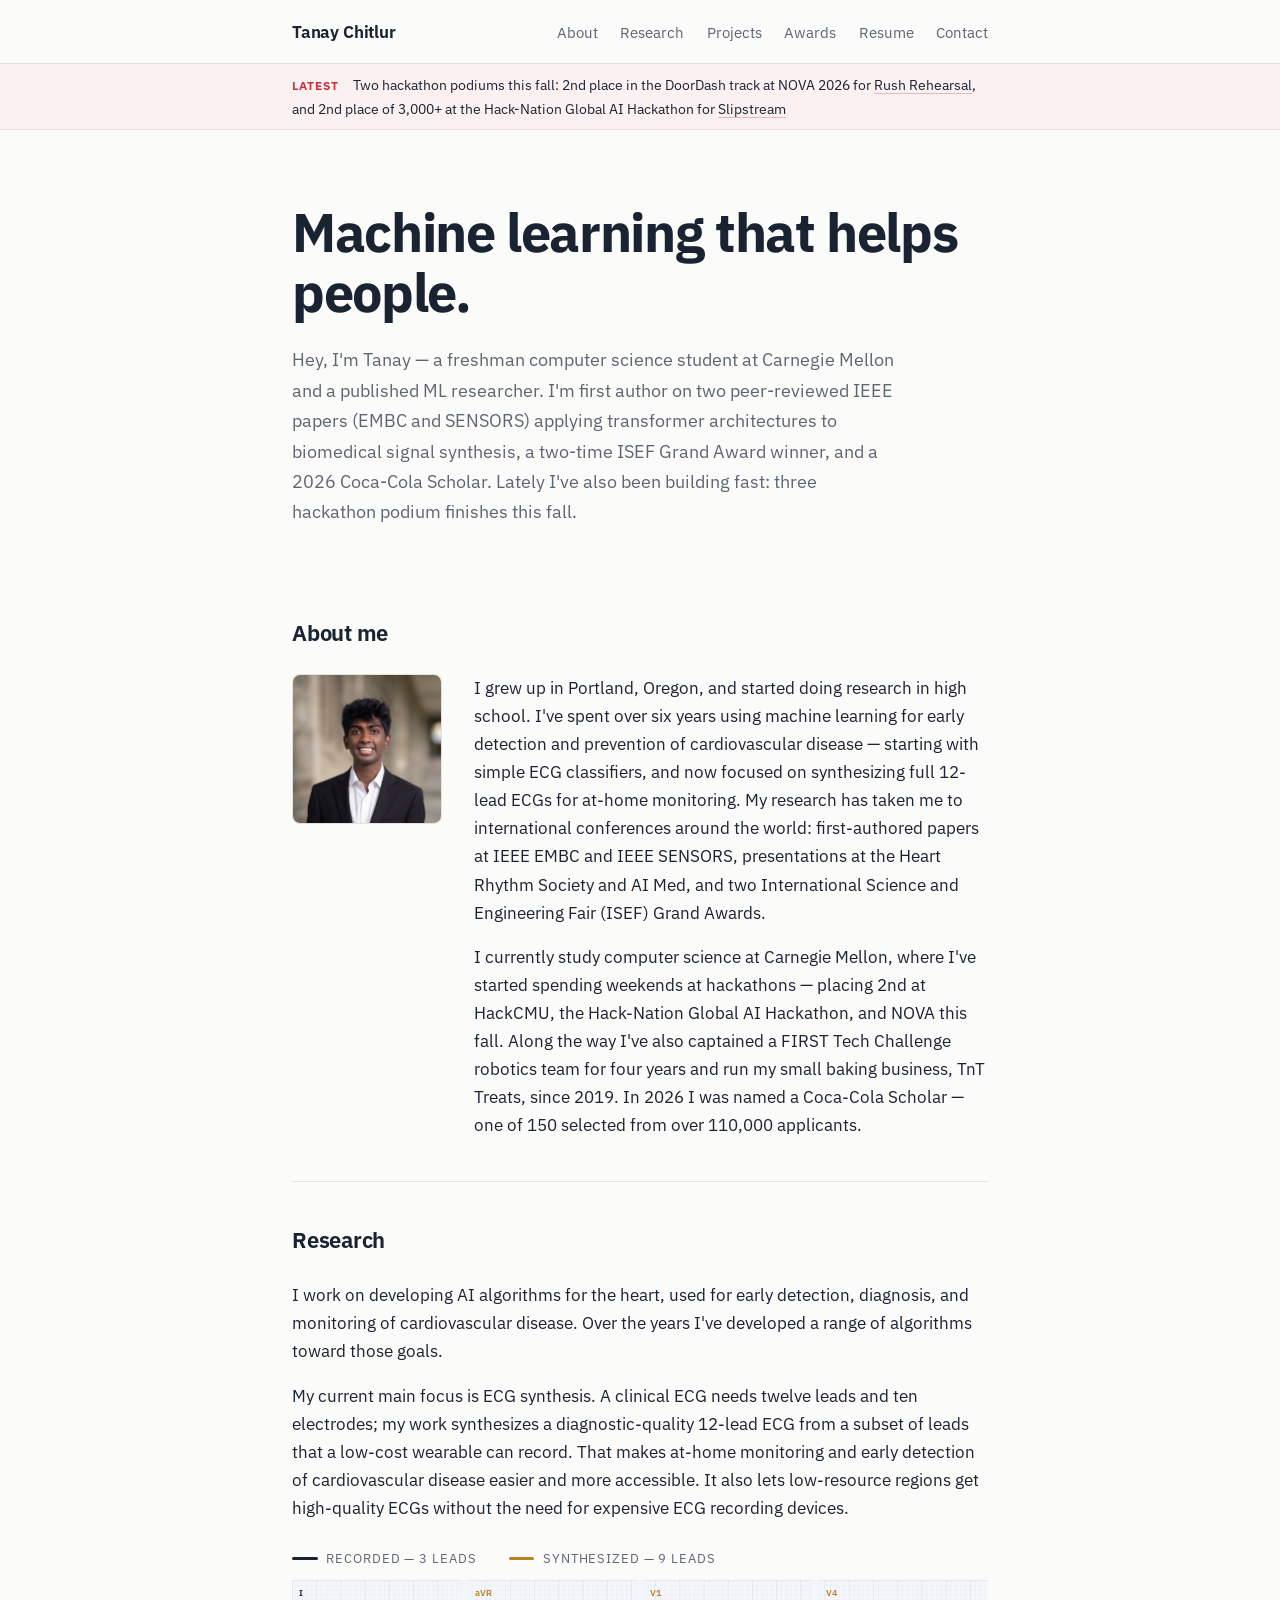
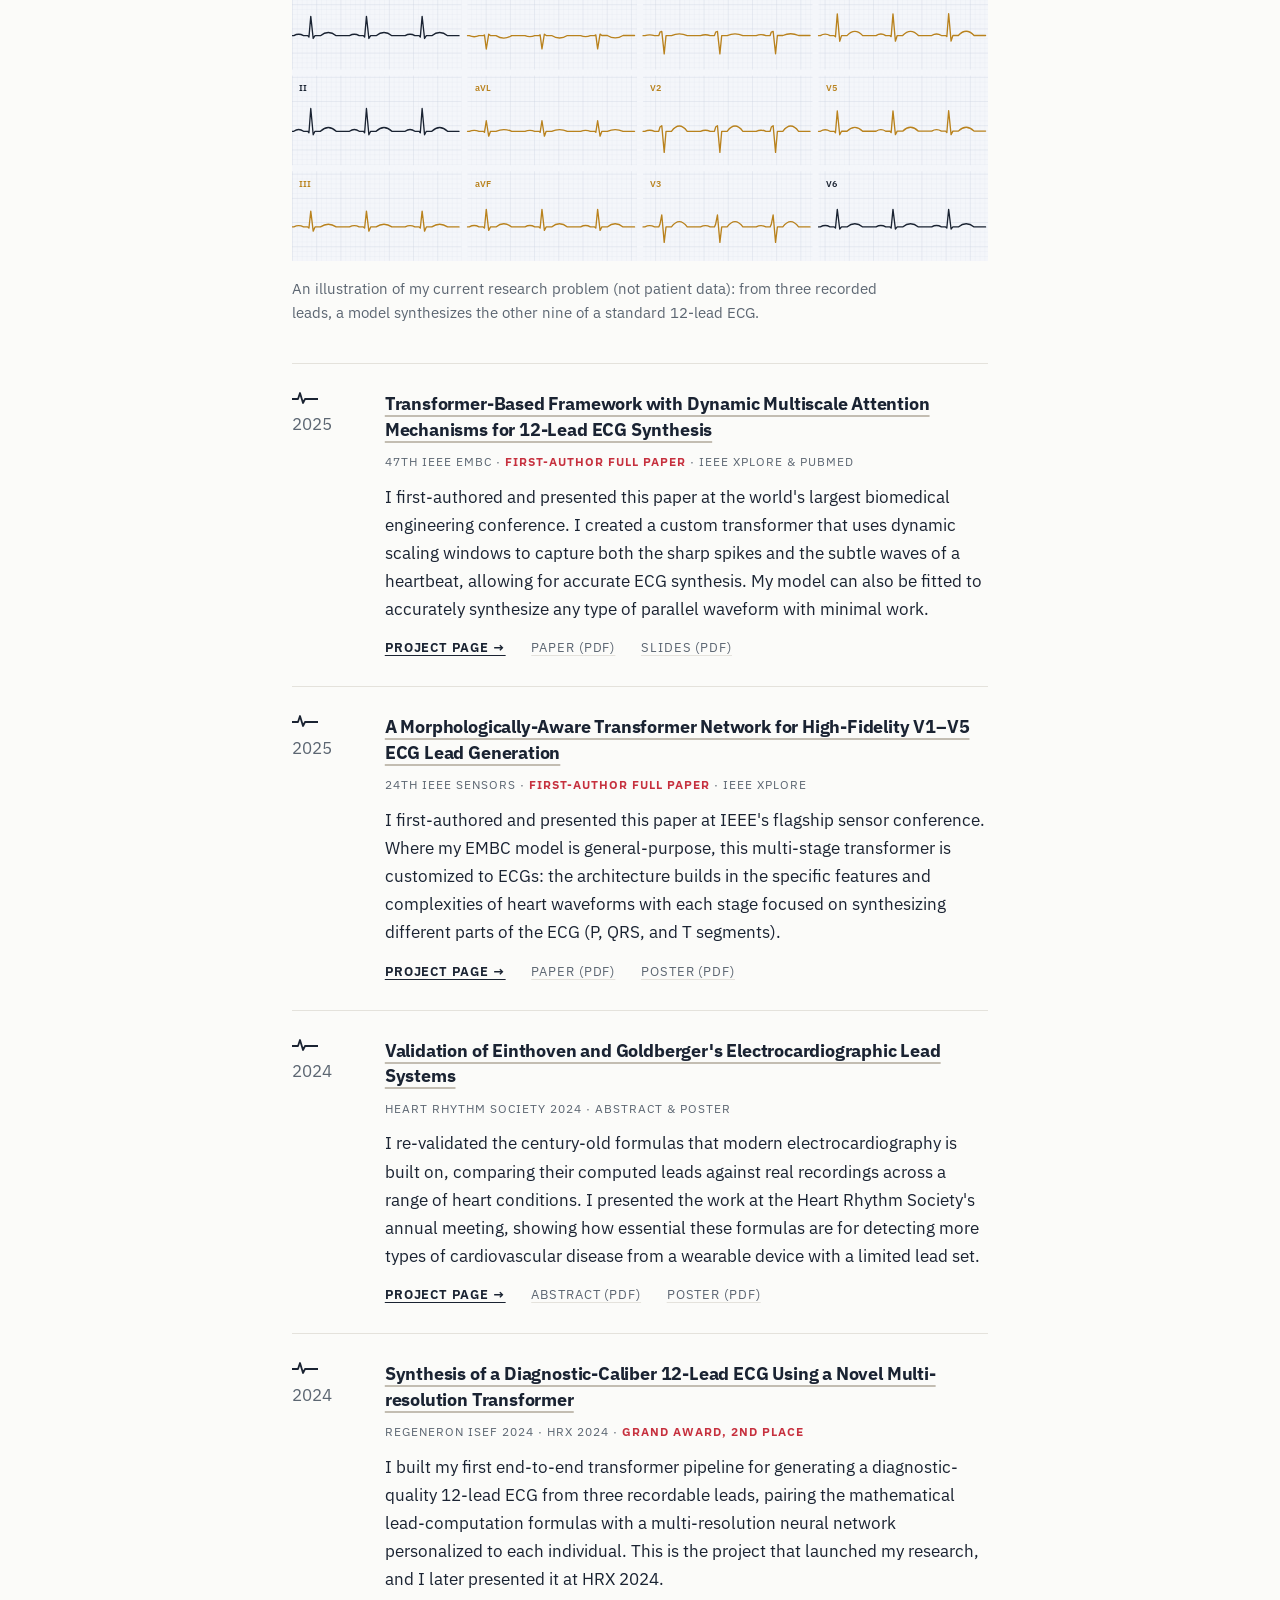
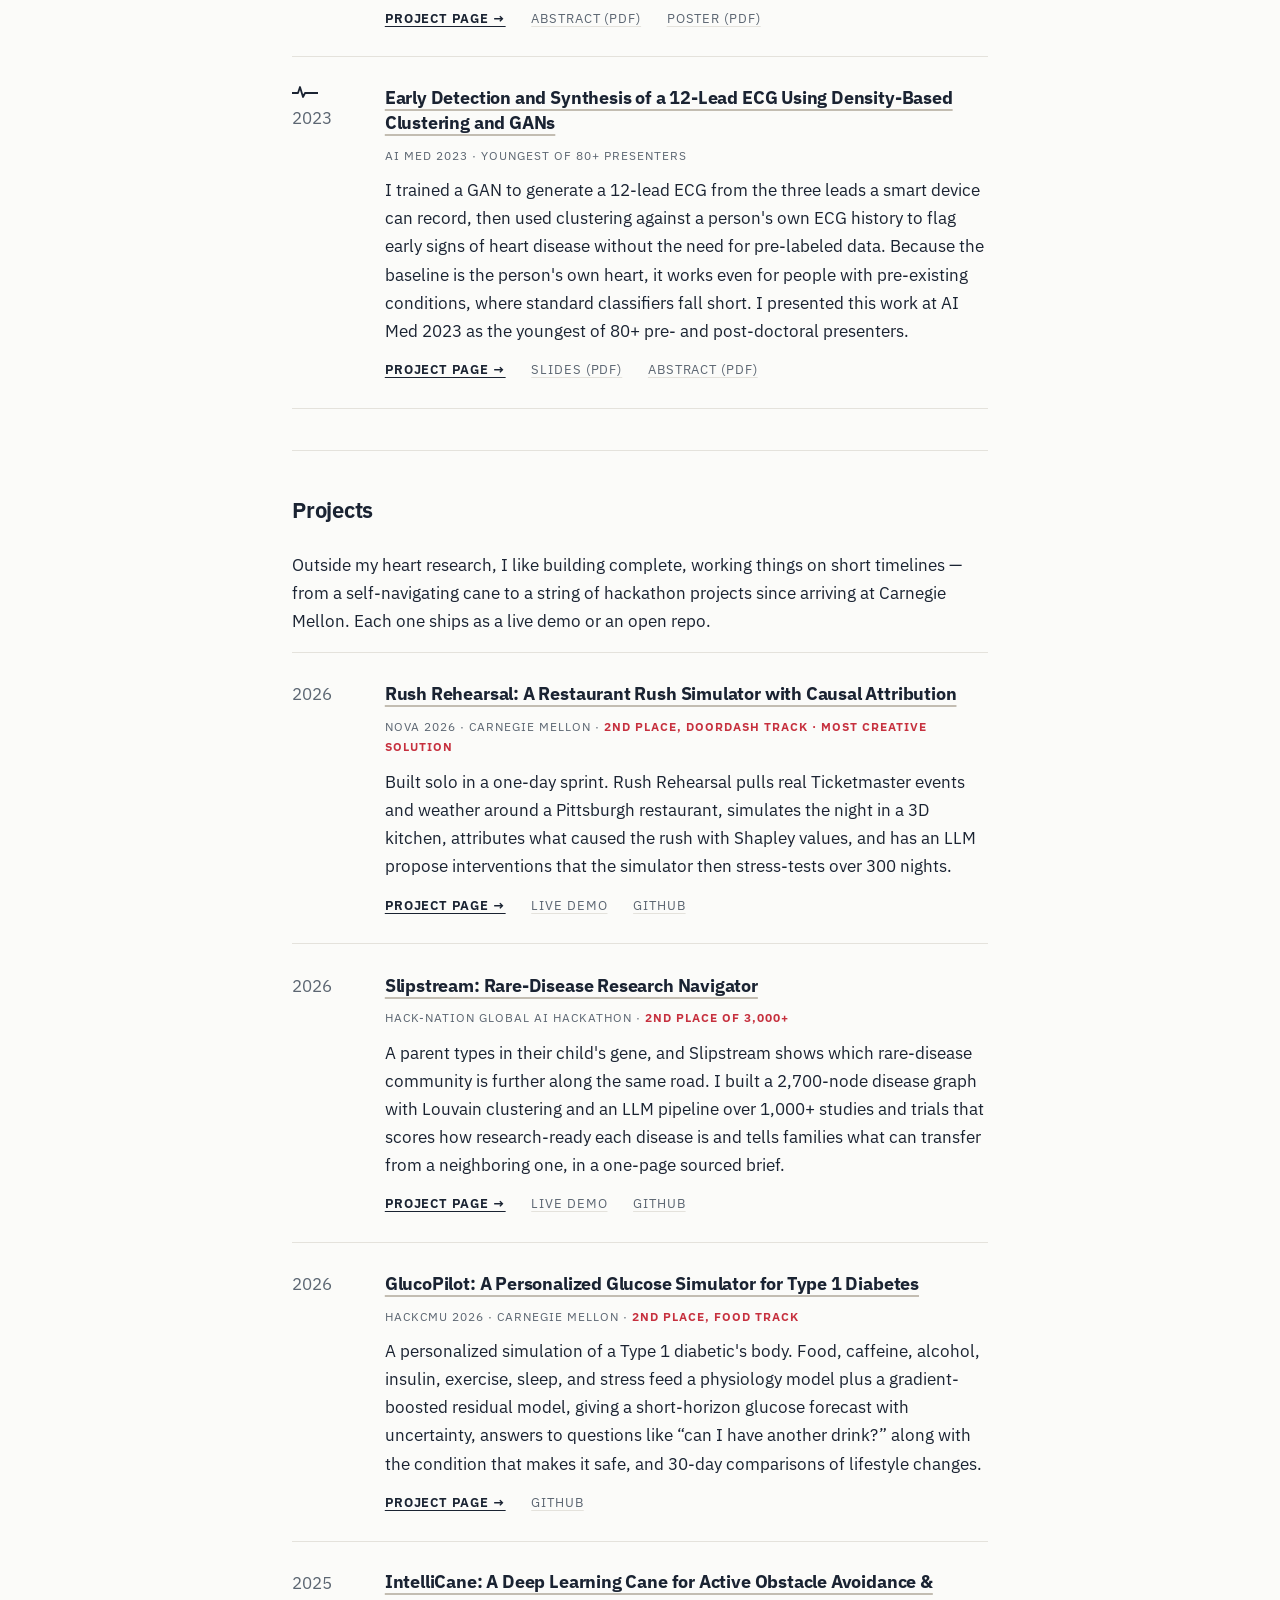
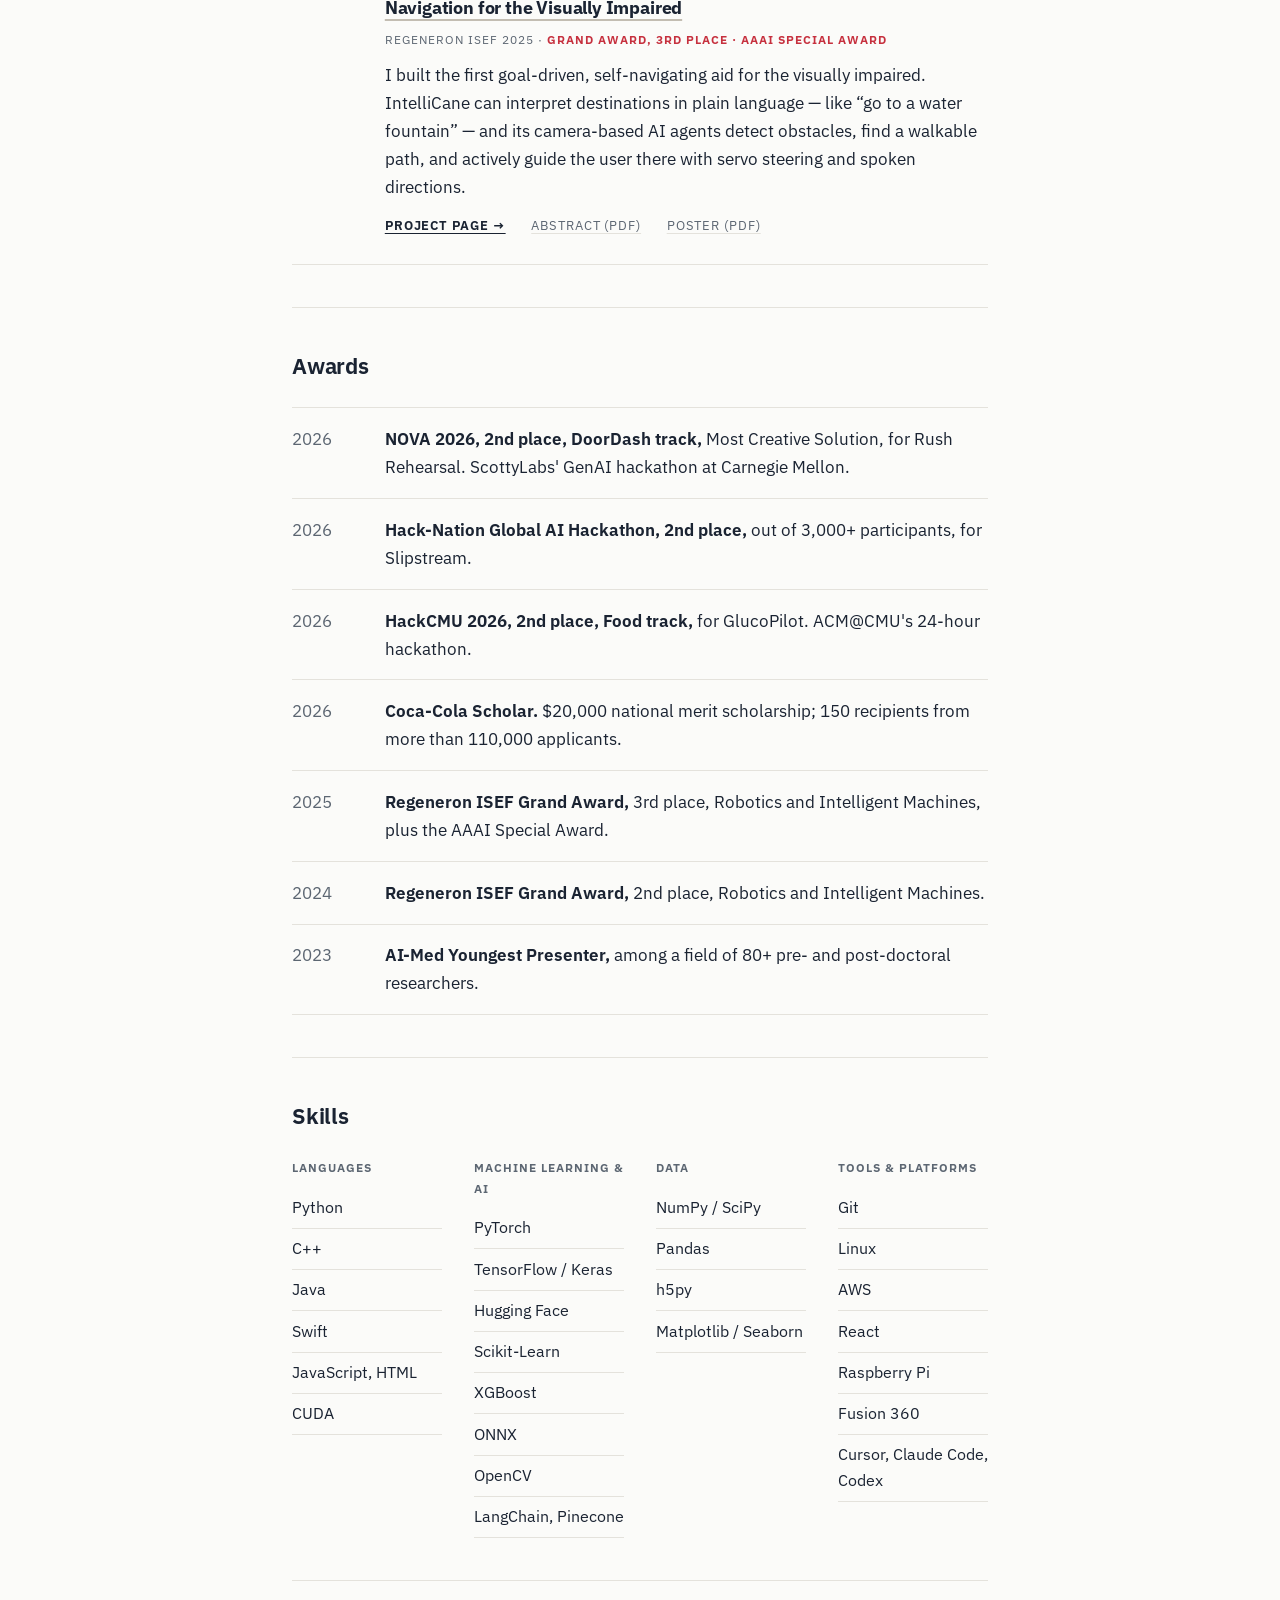
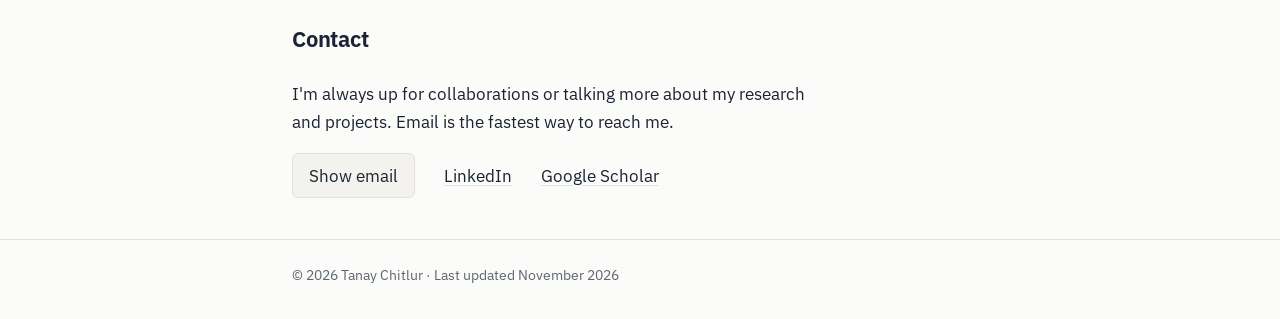
==== commit 025883bb: "Remove timeline marks from Projects entries Co-Authored-By: Claude Fable 5.1 <noreply@anthropic.com>" ====
--- a/index.html
+++ b/index.html
@@ -167,7 +167,6 @@
 
       <li>
         <div class="pub-year">
-          <svg class="pub-mark" viewBox="0 0 26 14" aria-hidden="true"><path d="M0 8 h8 l5 -6 5 6 h8"/></svg>
           <span>2026</span>
         </div>
         <div>
@@ -184,7 +183,6 @@
 
       <li>
         <div class="pub-year">
-          <svg class="pub-mark" viewBox="0 0 26 14" aria-hidden="true"><path d="M0 8 h8 l5 -6 5 6 h8"/></svg>
           <span>2026</span>
         </div>
         <div>
@@ -201,7 +199,6 @@
 
       <li>
         <div class="pub-year">
-          <svg class="pub-mark" viewBox="0 0 26 14" aria-hidden="true"><path d="M0 8 h8 l5 -6 5 6 h8"/></svg>
           <span>2026</span>
         </div>
         <div>
@@ -217,7 +214,6 @@
 
       <li>
         <div class="pub-year">
-          <svg class="pub-mark" viewBox="0 0 26 14" aria-hidden="true"><path d="M0 8 h8 l5 -6 5 6 h8"/></svg>
           <span>2025</span>
         </div>
         <div>
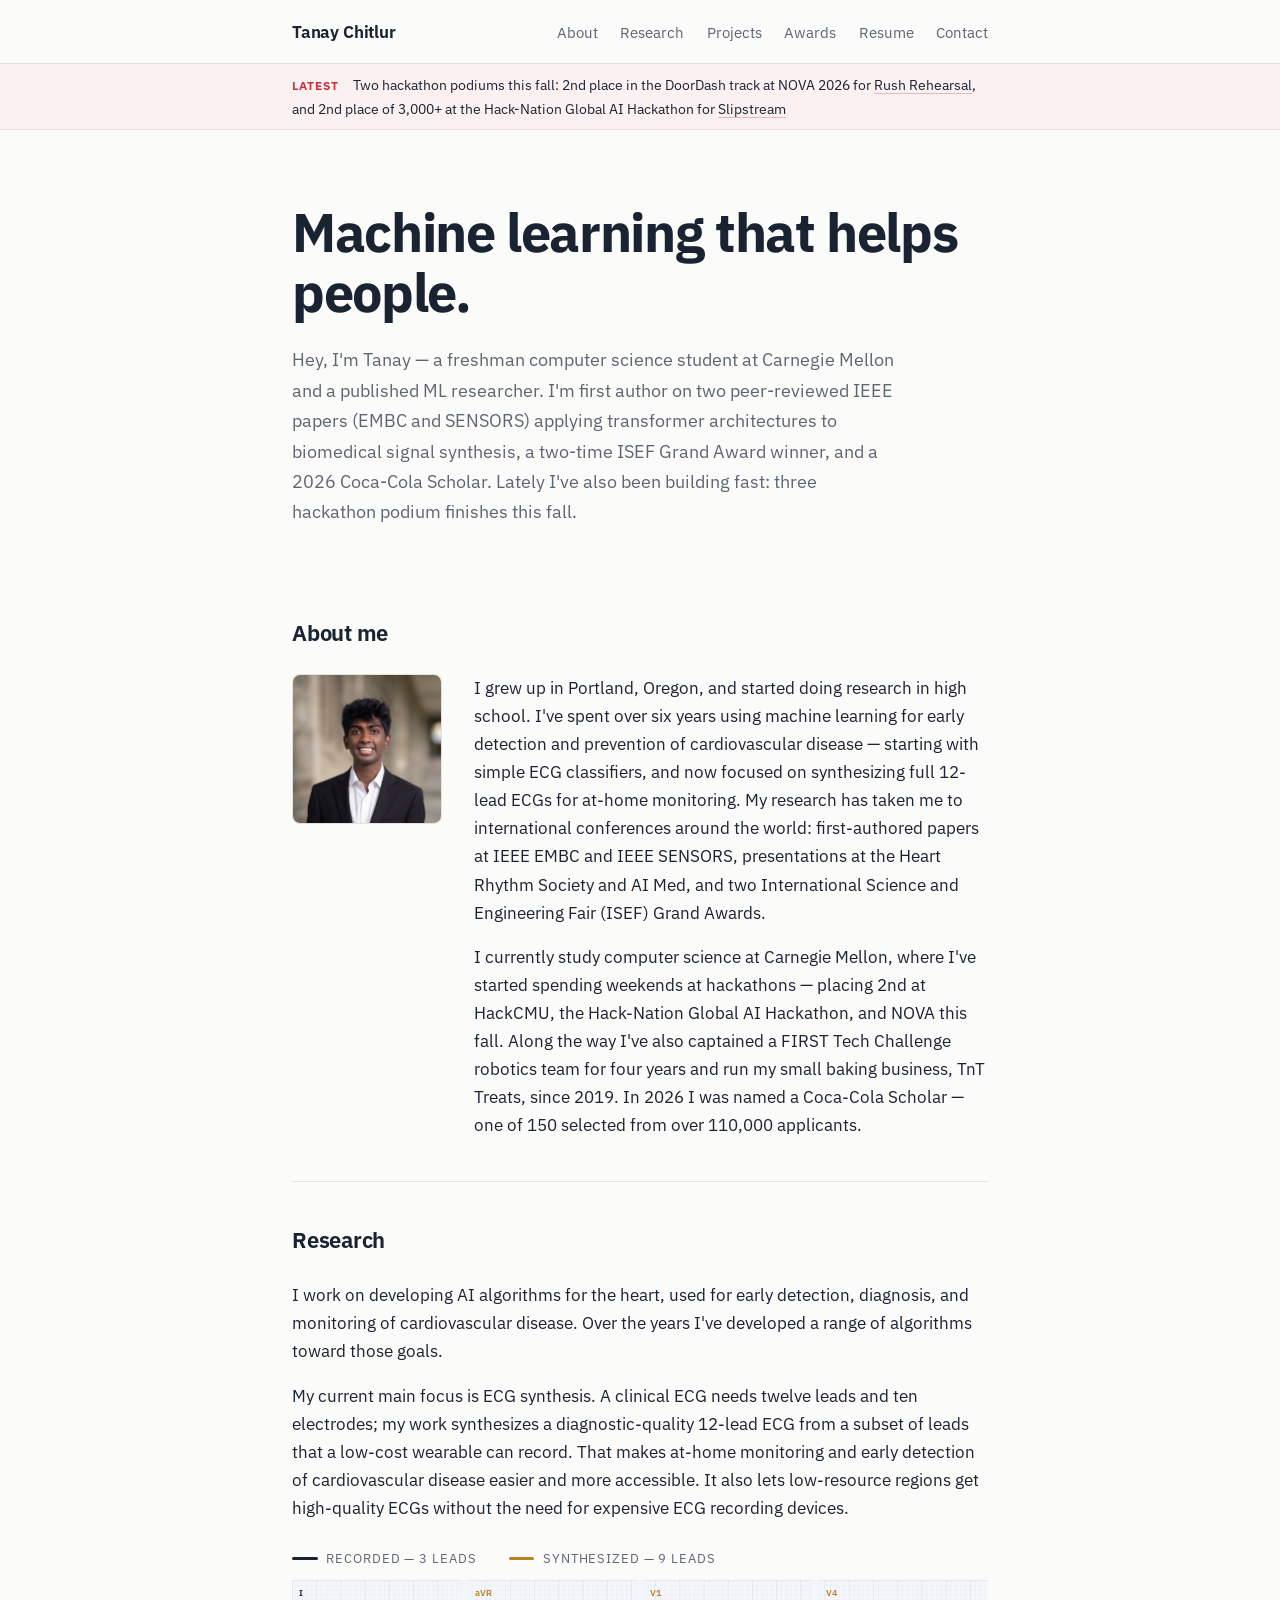
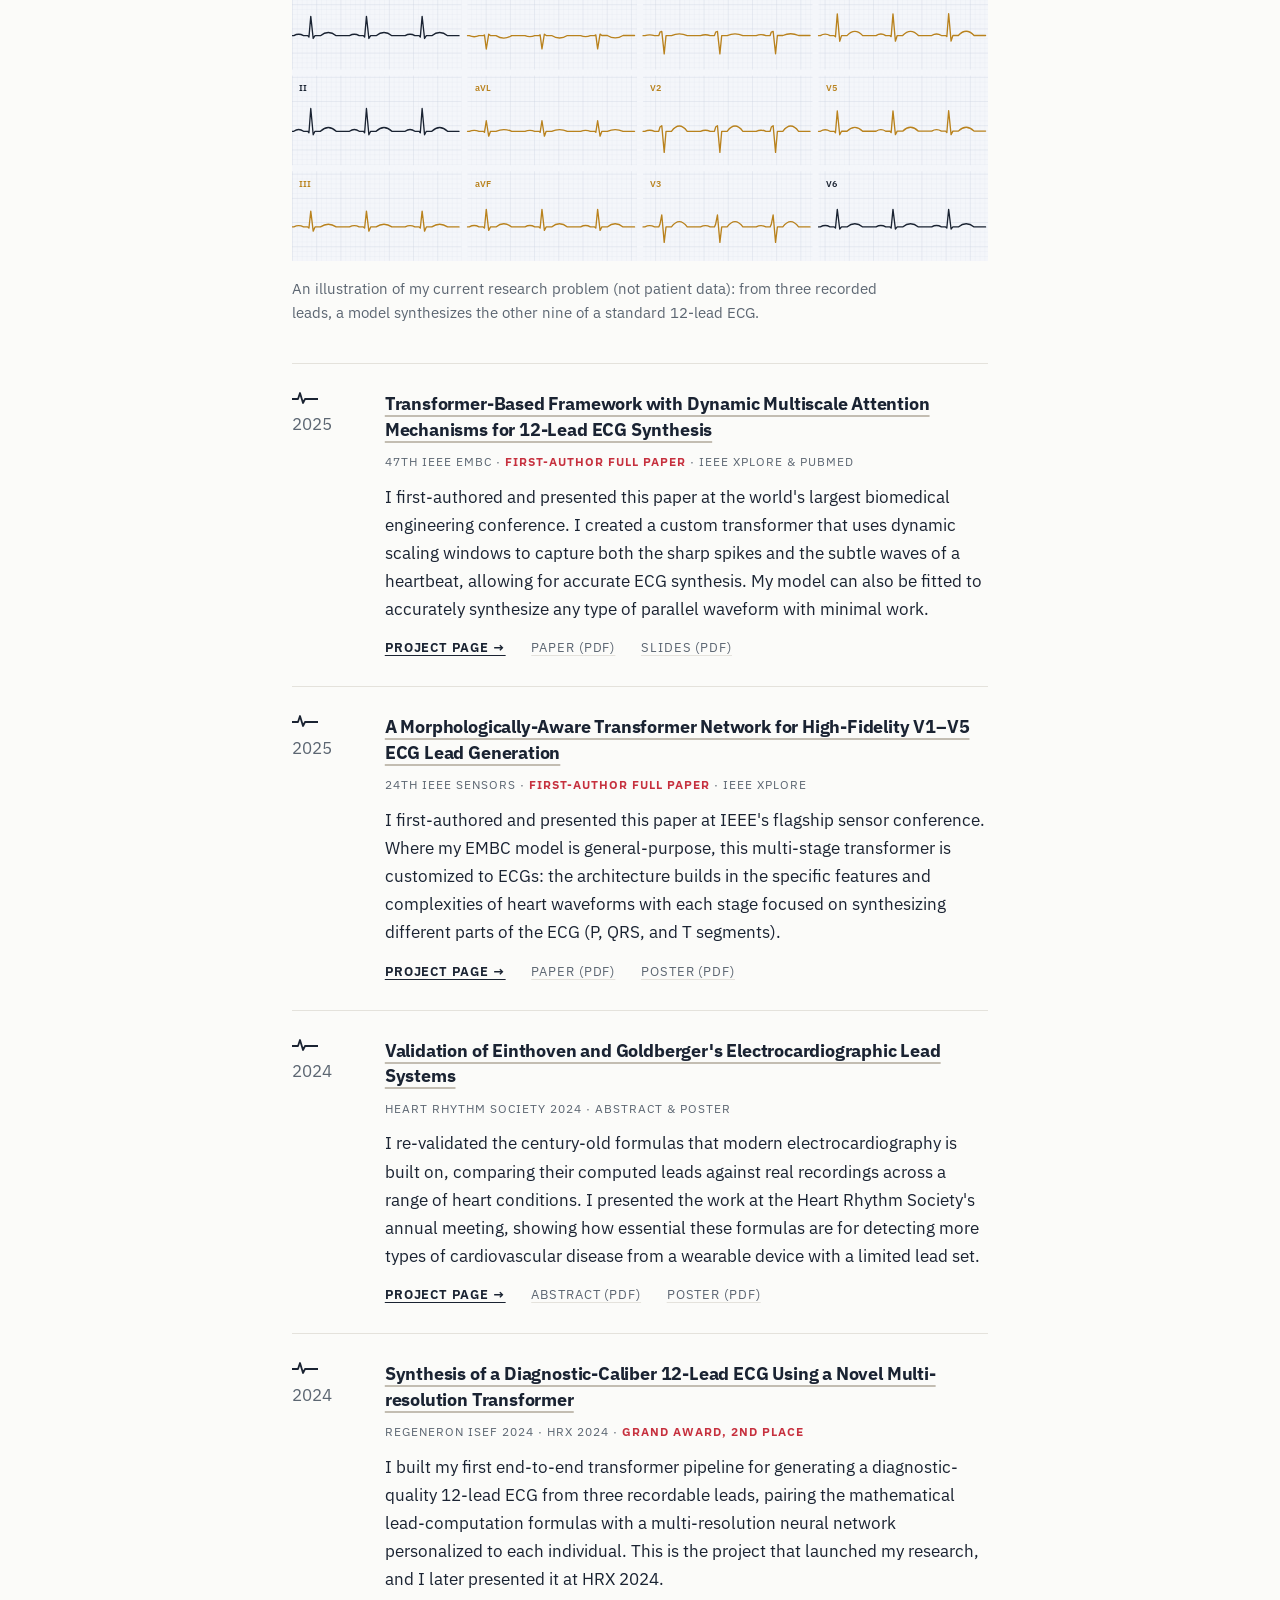
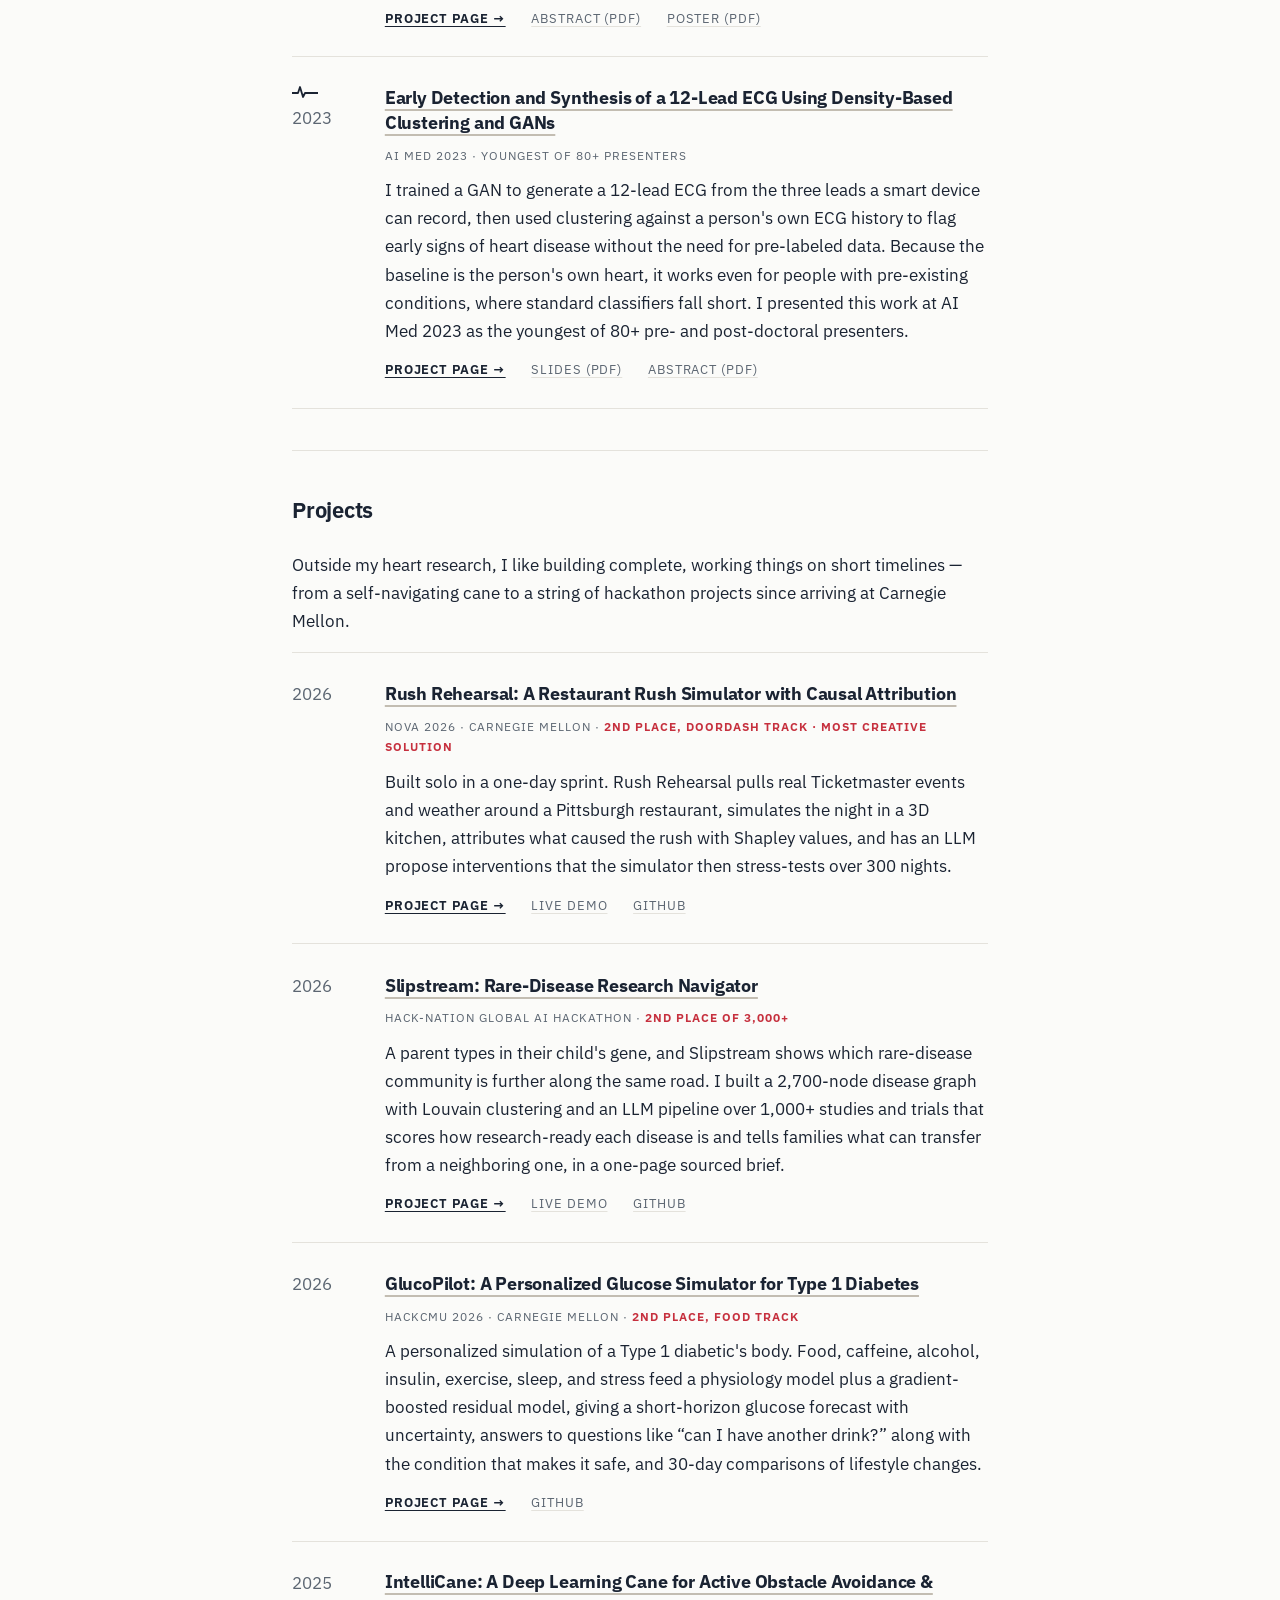
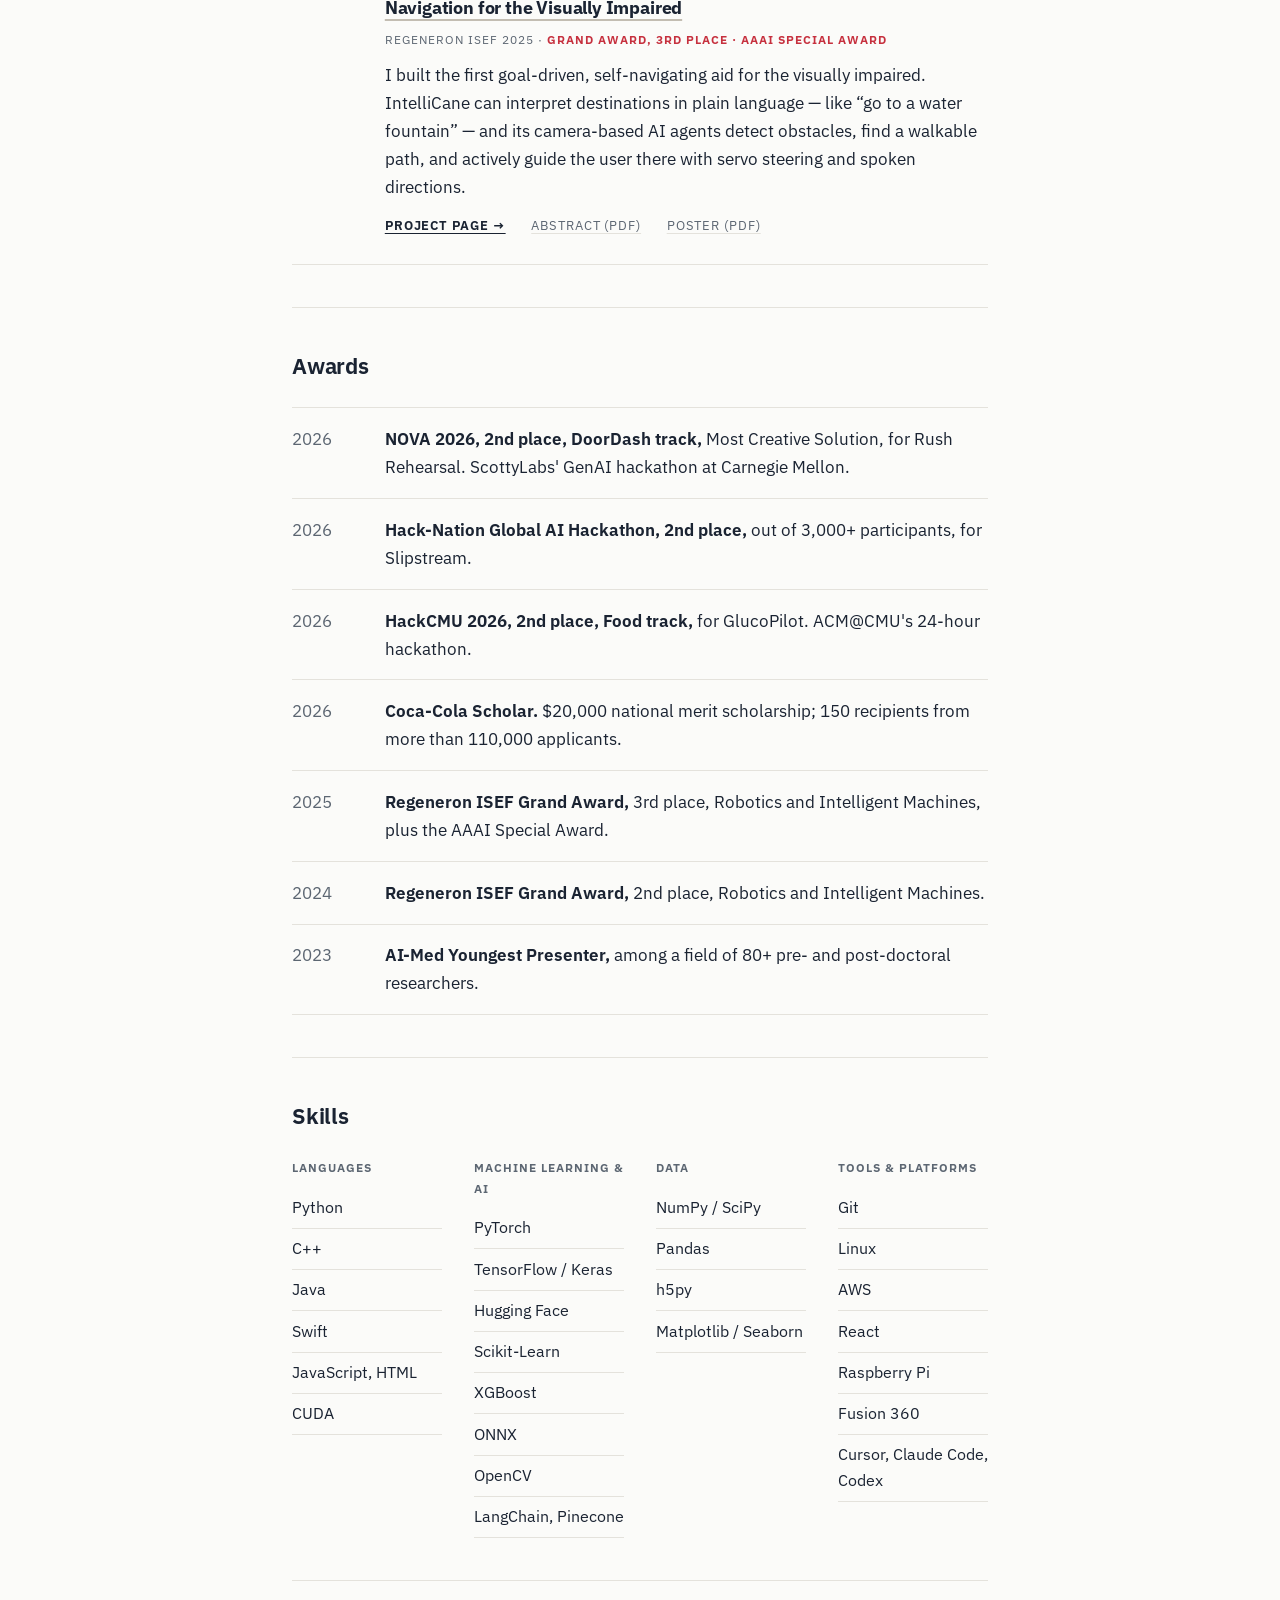
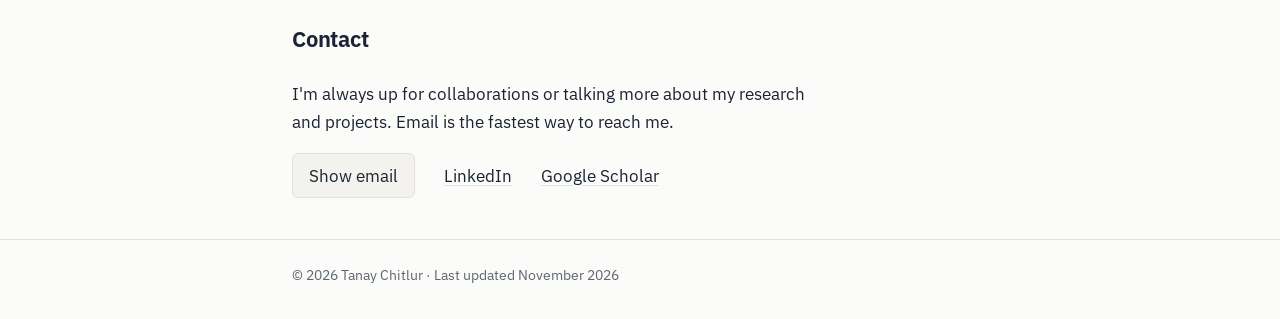
==== commit 78484f57: "Trim projects intro Co-Authored-By: Claude Fable 5.1 <noreply@anthropic.com> Claude-Session: https:/" ====
--- a/index.html
+++ b/index.html
@@ -161,7 +161,7 @@
 
   <section id="projects">
     <h2>Projects</h2>
-    <p>Outside my heart research, I like building complete, working things on short timelines &mdash; from a self-navigating cane to a string of hackathon projects since arriving at Carnegie Mellon. Each one ships as a live demo or an open repo.</p>
+    <p>Outside my heart research, I like building complete, working things on short timelines &mdash; from a self-navigating cane to a string of hackathon projects since arriving at Carnegie Mellon.</p>
 
     <ol class="pubs">
 
